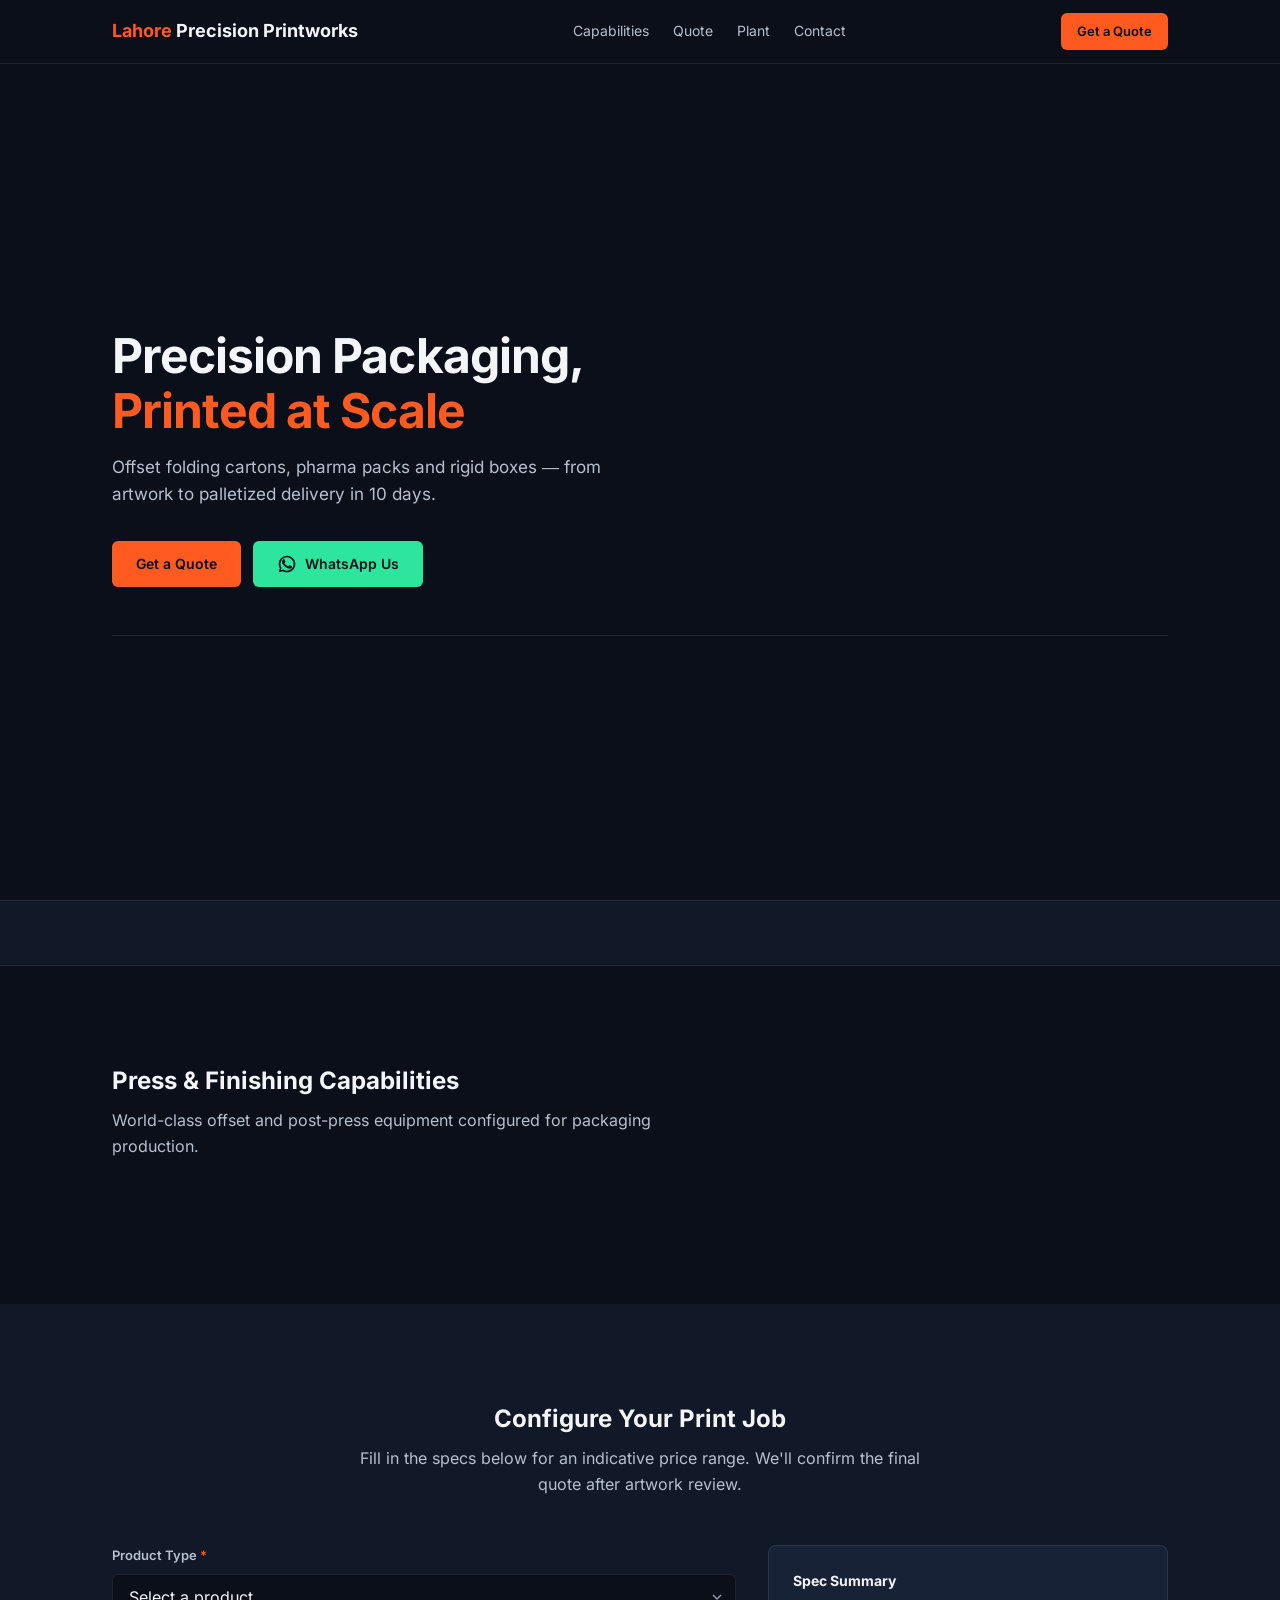
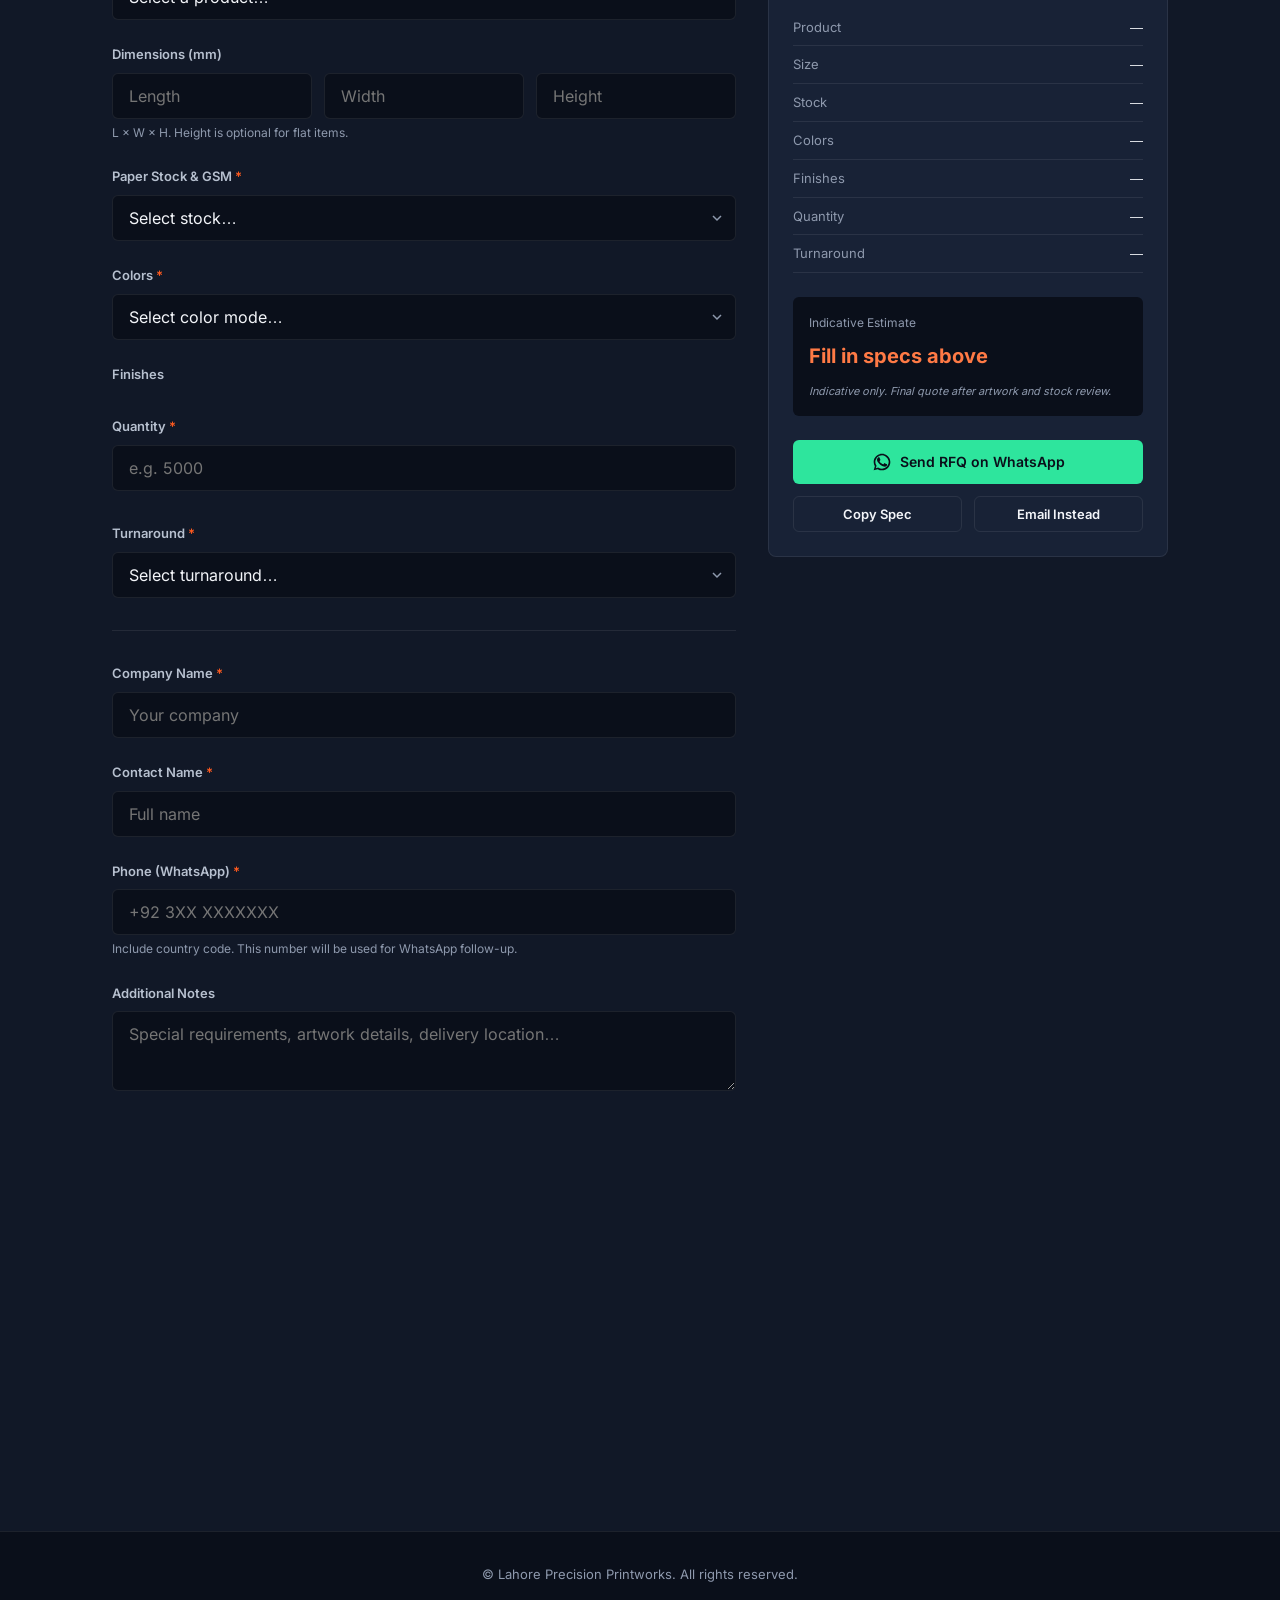
==== index.html @ d8b18fdd "Step 1: Tokens, base CSS, config, HTML structure, app.js, font files" ====
<!DOCTYPE html>
<html lang="en" dir="ltr">
<head>
  <meta charset="utf-8">
  <meta name="viewport" content="width=device-width, initial-scale=1">

  <!-- TODO: update title and description -->
  <title>Lahore Precision Printworks — Commercial Printing & Packaging</title>
  <meta name="description" content="Lahore's leading B2B printing press specializing in folding cartons, pharma packaging, rigid boxes, and premium print finishing. Request a quote today.">
  <link rel="canonical" href="https://example.com/"> <!-- TODO: real URL -->

  <!-- Open Graph -->
  <meta property="og:type" content="website">
  <meta property="og:title" content="Lahore Precision Printworks — Commercial Printing & Packaging">
  <meta property="og:description" content="Premium offset printing, die-cutting & finishing for pharma, FMCG, cosmetics. Get an instant quote.">
  <meta property="og:url" content="https://example.com/"> <!-- TODO: real URL -->
  <meta property="og:locale" content="en_PK">
  <!-- <meta property="og:image" content="https://example.com/assets/og-image.jpg"> TODO: add OG image -->

  <!-- Favicon (inline SVG) -->
  <link rel="icon" href="data:image/svg+xml,<svg xmlns='http://www.w3.org/2000/svg' viewBox='0 0 32 32'><rect width='32' height='32' rx='6' fill='%23FF5A1F'/><text x='50%25' y='55%25' dominant-baseline='central' text-anchor='middle' fill='%230A0F1A' font-family='sans-serif' font-weight='700' font-size='18'>P</text></svg>">

  <!-- Preload main font -->
  <link rel="preload" href="assets/inter-latin-400.woff2" as="font" type="font/woff2" crossorigin>

  <link rel="stylesheet" href="styles.css">

  <!-- Config must load before app.js -->
  <script src="config.js" defer></script>
  <script src="app.js" defer></script>

  <!-- JSON-LD LocalBusiness -->
  <script type="application/ld+json">
  {
    "@context": "https://schema.org",
    "@type": "LocalBusiness",
    "name": "Lahore Precision Printworks",
    "description": "Commercial offset printing press specializing in folding cartons, pharma packaging, rigid boxes, and premium finishing.",
    "url": "https://example.com/",
    "telephone": "+920000000000",
    "email": "info@example.com",
    "address": {
      "@type": "PostalAddress",
      "streetAddress": "123 Industrial Area, Sundar Road",
      "addressLocality": "Lahore",
      "postalCode": "54000",
      "addressCountry": "PK"
    },
    "openingHours": "Mo-Sa 08:00-20:00",
    "priceRange": "$$"
  }
  </script>
</head>
<body>
  <!-- Skip link -->
  <a href="#quote" class="skip-link">Skip to Quote Form</a>

  <!-- ═══ HEADER ═══ -->
  <header class="header" role="banner">
    <div class="container header__inner">
      <a href="#" class="header__logo" aria-label="Lahore Precision Printworks — Home">
        <span class="header__logo-accent">Lahore</span> Precision Printworks
      </a>
      <nav class="header__nav" aria-label="Main navigation">
        <a href="#capabilities">Capabilities</a>
        <a href="#quote">Quote</a>
        <a href="#plant">Plant</a>
        <a href="#contact">Contact</a>
      </nav>
      <a href="#quote" class="btn btn--primary btn--sm">Get a Quote</a>
    </div>
  </header>

  <main id="main" role="main">

    <!-- ═══ HERO ═══ -->
    <section class="hero" aria-label="Hero">
      <div class="container">
        <div class="hero__content">
          <h1 class="hero__h1">
            Precision Packaging,
            <span class="hero__h1-accent">Printed at Scale</span>
          </h1>
          <p class="hero__sub">
            Offset folding cartons, pharma packs and rigid boxes — from artwork to palletized delivery in 10 days.
          </p>
          <div class="hero__ctas">
            <a href="#quote" class="btn btn--primary">Get a Quote</a>
            <a href="#" class="btn btn--wa" id="hero-wa-btn" target="_blank" rel="noopener">
              <!-- WhatsApp icon -->
              <svg width="20" height="20" viewBox="0 0 24 24" fill="none" aria-hidden="true"><path d="M17.472 14.382c-.297-.149-1.758-.867-2.03-.967-.273-.099-.471-.148-.67.15-.197.297-.767.966-.94 1.164-.173.199-.347.223-.644.075-.297-.15-1.255-.463-2.39-1.475-.883-.788-1.48-1.761-1.653-2.059-.173-.297-.018-.458.13-.606.134-.133.298-.347.446-.52.149-.174.198-.298.298-.497.099-.198.05-.371-.025-.52-.075-.149-.669-1.612-.916-2.207-.242-.579-.487-.5-.669-.51l-.57-.01c-.198 0-.52.074-.792.372-.272.297-1.04 1.016-1.04 2.479 0 1.462 1.065 2.875 1.213 3.074.149.198 2.096 3.2 5.077 4.487.709.306 1.262.489 1.694.625.712.227 1.36.195 1.871.118.571-.085 1.758-.719 2.006-1.413.248-.694.248-1.289.173-1.413-.074-.124-.272-.198-.57-.347z" fill="currentColor"/><path d="M12 2C6.477 2 2 6.477 2 12c0 1.89.525 3.66 1.438 5.168L2 22l4.832-1.438A9.96 9.96 0 0012 22c5.523 0 10-4.477 10-10S17.523 2 12 2zm0 18a8 8 0 01-4.243-1.214l-.257-.154-2.919.868.868-2.919-.154-.257A8 8 0 1112 20z" fill="currentColor"/></svg>
              WhatsApp Us
            </a>
          </div>
        </div>
        <div class="hero__stats" id="hero-stats" aria-label="Key statistics">
          <!-- Rendered by JS from config -->
        </div>
      </div>
    </section>

    <!-- ═══ INDUSTRIES ═══ -->
    <section class="industries section--below-fold" aria-label="Industries we serve">
      <div class="container">
        <div class="industries__list" id="industries-list">
          <!-- Rendered by JS from config -->
        </div>
      </div>
    </section>

    <!-- ═══ CAPABILITIES ═══ -->
    <section id="capabilities" class="section section--base section--below-fold" aria-label="Our capabilities">
      <div class="container">
        <h2 class="section__title">Press &amp; Finishing Capabilities</h2>
        <p class="section__subtitle">World-class offset and post-press equipment configured for packaging production.</p>
        <div class="capabilities__grid" id="capabilities-grid">
          <!-- Rendered by JS from config -->
        </div>
      </div>
    </section>

    <!-- ═══ RFQ CONFIGURATOR ═══ -->
    <section id="quote" class="section section--surface" aria-label="Request a quote">
      <div class="container">
        <div class="rfq__header">
          <h2 class="section__title">Configure Your Print Job</h2>
          <p class="section__subtitle" style="margin-left:auto;margin-right:auto;">
            Fill in the specs below for an indicative price range. We'll confirm the final quote after artwork review.
          </p>
        </div>

        <div class="rfq__layout">
          <!-- Form -->
          <div class="rfq__form-wrap">
            <div id="rfq-form" role="form" aria-label="RFQ configurator">

              <!-- Product type -->
              <div class="form-group">
                <label for="rfq-product" class="form-label form-label--required">Product Type</label>
                <select id="rfq-product" class="form-select" required>
                  <option value="">Select a product…</option>
                </select>
                <div class="form-error" id="rfq-product-error" role="alert">Please select a product type.</div>
              </div>

              <!-- Size -->
              <div class="form-group">
                <label class="form-label">Dimensions (mm)</label>
                <div class="size-row">
                  <div>
                    <input type="number" id="rfq-length" class="form-input" placeholder="Length" inputmode="decimal" min="1" step="any" aria-label="Length in mm">
                  </div>
                  <div>
                    <input type="number" id="rfq-width" class="form-input" placeholder="Width" inputmode="decimal" min="1" step="any" aria-label="Width in mm">
                  </div>
                  <div>
                    <input type="number" id="rfq-height" class="form-input" placeholder="Height" inputmode="decimal" min="0" step="any" aria-label="Height in mm">
                  </div>
                </div>
                <div class="form-hint">L × W × H. Height is optional for flat items.</div>
              </div>

              <!-- Paper stock -->
              <div class="form-group">
                <label for="rfq-stock" class="form-label form-label--required">Paper Stock &amp; GSM</label>
                <select id="rfq-stock" class="form-select" required>
                  <option value="">Select stock…</option>
                </select>
                <div class="form-error" id="rfq-stock-error" role="alert">Please select a paper stock.</div>
              </div>

              <!-- Colors -->
              <div class="form-group">
                <label for="rfq-colors" class="form-label form-label--required">Colors</label>
                <select id="rfq-colors" class="form-select" required>
                  <option value="">Select color mode…</option>
                </select>
                <div class="form-error" id="rfq-colors-error" role="alert">Please select a color option.</div>
              </div>

              <!-- Finishes -->
              <div class="form-group">
                <label class="form-label">Finishes</label>
                <div class="checkbox-group" id="rfq-finishes">
                  <!-- Rendered by JS -->
                </div>
              </div>

              <!-- Quantity -->
              <div class="form-group">
                <label for="rfq-qty" class="form-label form-label--required">Quantity</label>
                <input type="number" id="rfq-qty" class="form-input" placeholder="e.g. 5000" inputmode="numeric" min="100" required aria-label="Quantity">
                <div class="qty-presets" id="rfq-qty-presets" aria-label="Quick quantity presets">
                  <!-- Rendered by JS -->
                </div>
                <div class="form-error" id="rfq-qty-error" role="alert">Please enter a quantity (min 100).</div>
              </div>

              <!-- Turnaround -->
              <div class="form-group">
                <label for="rfq-turnaround" class="form-label form-label--required">Turnaround</label>
                <select id="rfq-turnaround" class="form-select" required>
                  <option value="">Select turnaround…</option>
                </select>
                <div class="form-error" id="rfq-turnaround-error" role="alert">Please select a turnaround option.</div>
              </div>

              <hr style="border:none;border-top:1px solid var(--line);margin:var(--space-6) 0">

              <!-- Company -->
              <div class="form-group">
                <label for="rfq-company" class="form-label form-label--required">Company Name</label>
                <input type="text" id="rfq-company" class="form-input" placeholder="Your company" required>
                <div class="form-error" id="rfq-company-error" role="alert">Please enter your company name.</div>
              </div>

              <!-- Contact name -->
              <div class="form-group">
                <label for="rfq-name" class="form-label form-label--required">Contact Name</label>
                <input type="text" id="rfq-name" class="form-input" placeholder="Full name" required>
                <div class="form-error" id="rfq-name-error" role="alert">Please enter your name.</div>
              </div>

              <!-- Phone -->
              <div class="form-group">
                <label for="rfq-phone" class="form-label form-label--required">Phone (WhatsApp)</label>
                <input type="tel" id="rfq-phone" class="form-input" placeholder="+92 3XX XXXXXXX" required aria-describedby="rfq-phone-hint">
                <div class="form-hint" id="rfq-phone-hint">Include country code. This number will be used for WhatsApp follow-up.</div>
                <div class="form-error" id="rfq-phone-error" role="alert">Please enter a valid phone number (7–15 digits).</div>
              </div>

              <!-- Notes -->
              <div class="form-group">
                <label for="rfq-notes" class="form-label">Additional Notes</label>
                <textarea id="rfq-notes" class="form-textarea" placeholder="Special requirements, artwork details, delivery location…"></textarea>
              </div>

            </div>
          </div>

          <!-- Summary panel -->
          <div class="rfq__summary-wrap">
            <div class="summary-panel" aria-live="polite" aria-label="Quote summary">
              <div class="summary-panel__title">
                Spec Summary
                <span class="summary-panel__rfq" id="rfq-number"></span>
              </div>
              <div class="summary-list" id="summary-list">
                <div class="summary-list__row">
                  <span class="summary-list__label">Product</span>
                  <span class="summary-list__value" id="sum-product">—</span>
                </div>
                <div class="summary-list__row">
                  <span class="summary-list__label">Size</span>
                  <span class="summary-list__value" id="sum-size">—</span>
                </div>
                <div class="summary-list__row">
                  <span class="summary-list__label">Stock</span>
                  <span class="summary-list__value" id="sum-stock">—</span>
                </div>
                <div class="summary-list__row">
                  <span class="summary-list__label">Colors</span>
                  <span class="summary-list__value" id="sum-colors">—</span>
                </div>
                <div class="summary-list__row">
                  <span class="summary-list__label">Finishes</span>
                  <span class="summary-list__value" id="sum-finishes">—</span>
                </div>
                <div class="summary-list__row">
                  <span class="summary-list__label">Quantity</span>
                  <span class="summary-list__value" id="sum-qty">—</span>
                </div>
                <div class="summary-list__row">
                  <span class="summary-list__label">Turnaround</span>
                  <span class="summary-list__value" id="sum-turnaround">—</span>
                </div>
              </div>

              <div class="summary-estimate" id="summary-estimate">
                <div class="summary-estimate__label">Indicative Estimate</div>
                <div class="summary-estimate__range" id="sum-range" aria-live="polite">Fill in specs above</div>
                <div class="summary-estimate__unit" id="sum-unit"></div>
                <div class="summary-estimate__note">Indicative only. Final quote after artwork and stock review.</div>
              </div>

              <div class="summary-actions">
                <button type="button" class="btn btn--wa" id="btn-send-wa" disabled>
                  <svg width="20" height="20" viewBox="0 0 24 24" fill="none" aria-hidden="true"><path d="M17.472 14.382c-.297-.149-1.758-.867-2.03-.967-.273-.099-.471-.148-.67.15-.197.297-.767.966-.94 1.164-.173.199-.347.223-.644.075-.297-.15-1.255-.463-2.39-1.475-.883-.788-1.48-1.761-1.653-2.059-.173-.297-.018-.458.13-.606.134-.133.298-.347.446-.52.149-.174.198-.298.298-.497.099-.198.05-.371-.025-.52-.075-.149-.669-1.612-.916-2.207-.242-.579-.487-.5-.669-.51l-.57-.01c-.198 0-.52.074-.792.372-.272.297-1.04 1.016-1.04 2.479 0 1.462 1.065 2.875 1.213 3.074.149.198 2.096 3.2 5.077 4.487.709.306 1.262.489 1.694.625.712.227 1.36.195 1.871.118.571-.085 1.758-.719 2.006-1.413.248-.694.248-1.289.173-1.413-.074-.124-.272-.198-.57-.347z" fill="currentColor"/><path d="M12 2C6.477 2 2 6.477 2 12c0 1.89.525 3.66 1.438 5.168L2 22l4.832-1.438A9.96 9.96 0 0012 22c5.523 0 10-4.477 10-10S17.523 2 12 2zm0 18a8 8 0 01-4.243-1.214l-.257-.154-2.919.868.868-2.919-.154-.257A8 8 0 1112 20z" fill="currentColor"/></svg>
                  Send RFQ on WhatsApp
                </button>
                <div class="summary-secondary">
                  <button type="button" class="btn btn--secondary btn--sm" id="btn-copy-spec" disabled>Copy Spec</button>
                  <button type="button" class="btn btn--secondary btn--sm" id="btn-email" disabled>Email Instead</button>
                </div>
              </div>
            </div>
          </div>
        </div>

      </div>
    </section>

    <!-- ═══ TRUST ═══ -->
    <section id="trust" class="section section--base section--below-fold trust" aria-label="Certifications and clients">
      <div class="container">
        <h2 class="section__title">Certifications &amp; Clients</h2>
        <div class="trust__certs" id="trust-certs">
          <!-- Rendered by JS if enabled -->
        </div>
        <div class="trust__clients" id="trust-clients">
          <!-- Rendered by JS if clients exist -->
        </div>
      </div>
    </section>

    <!-- ═══ PLANT & CONTACT ═══ -->
    <section id="plant" class="section section--surface section--below-fold" aria-label="Plant and contact information">
      <div class="container">
        <h2 class="section__title">Our Plant</h2>
        <p class="section__subtitle">Visit our facility or get in touch for a consultation.</p>
        <div class="plant__grid" id="plant-grid">
          <!-- Rendered by JS from config -->
        </div>
      </div>
    </section>
  </main>

  <!-- ═══ FOOTER ═══ -->
  <footer id="contact" class="footer" role="contentinfo">
    <div class="container">
      <p class="footer__text">
        &copy; <span id="footer-year"></span> Lahore Precision Printworks. All rights reserved.
      </p>
    </div>
  </footer>

  <!-- Floating WhatsApp button (mobile) -->
  <a href="#" class="wa-float" id="wa-float" target="_blank" rel="noopener" aria-label="Chat on WhatsApp">
    <svg viewBox="0 0 24 24" fill="none" aria-hidden="true"><path d="M17.472 14.382c-.297-.149-1.758-.867-2.03-.967-.273-.099-.471-.148-.67.15-.197.297-.767.966-.94 1.164-.173.199-.347.223-.644.075-.297-.15-1.255-.463-2.39-1.475-.883-.788-1.48-1.761-1.653-2.059-.173-.297-.018-.458.13-.606.134-.133.298-.347.446-.52.149-.174.198-.298.298-.497.099-.198.05-.371-.025-.52-.075-.149-.669-1.612-.916-2.207-.242-.579-.487-.5-.669-.51l-.57-.01c-.198 0-.52.074-.792.372-.272.297-1.04 1.016-1.04 2.479 0 1.462 1.065 2.875 1.213 3.074.149.198 2.096 3.2 5.077 4.487.709.306 1.262.489 1.694.625.712.227 1.36.195 1.871.118.571-.085 1.758-.719 2.006-1.413.248-.694.248-1.289.173-1.413-.074-.124-.272-.198-.57-.347z" fill="currentColor"/><path d="M12 2C6.477 2 2 6.477 2 12c0 1.89.525 3.66 1.438 5.168L2 22l4.832-1.438A9.96 9.96 0 0012 22c5.523 0 10-4.477 10-10S17.523 2 12 2zm0 18a8 8 0 01-4.243-1.214l-.257-.154-2.919.868.868-2.919-.154-.257A8 8 0 1112 20z" fill="currentColor"/></svg>
  </a>

  <!-- Mobile estimate bar -->
  <div class="mobile-estimate-bar" id="mobile-estimate-bar" aria-live="polite">
    <div>
      <div class="mobile-estimate-bar__price" id="mob-est-price">—</div>
      <div class="mobile-estimate-bar__unit" id="mob-est-unit"></div>
    </div>
    <a href="#quote" class="btn btn--primary btn--sm">Send Quote</a>
  </div>

</body>
</html>
---- styles.css ----
/* ============================================================
   Lahore Precision Printworks — Styles
   ============================================================ */

/* ── Design tokens ─────────────────────────────────────────── */
:root {
  --bg-base: #0A0F1A;
  --bg-surface: #111827;
  --bg-raised: #182236;
  --line: rgba(255, 255, 255, 0.08);
  --text: #F3F5F9;
  --text-2: #B7C0CF;
  --text-muted: #8E99AD;
  --accent: #FF5A1F;
  --accent-hover: #E5501B;
  --accent-text: #FF7A45;
  --on-accent: #0A0F1A;
  --wa: #2EE59D;
  --wa-hover: #26CC8A;

  --font-main: 'Inter', -apple-system, BlinkMacSystemFont, 'Segoe UI', Roboto, 'Helvetica Neue', Arial, sans-serif;
  --font-display: 'Inter', -apple-system, BlinkMacSystemFont, 'Segoe UI', Roboto, 'Helvetica Neue', Arial, sans-serif;

  --space-1: 4px;
  --space-2: 8px;
  --space-3: 12px;
  --space-4: 16px;
  --space-5: 24px;
  --space-6: 32px;
  --space-7: 48px;
  --space-8: 64px;
  --space-9: 96px;

  --radius-sm: 6px;
  --radius-md: 8px;
  --radius-lg: 12px;

  --max-w: 1120px;
  --header-h: 64px;

  --transition: 200ms ease;
}

/* ── Font face ─────────────────────────────────────────────── */
@font-face {
  font-family: 'Inter';
  src: url('assets/inter-latin-400.woff2') format('woff2');
  font-weight: 400;
  font-style: normal;
  font-display: swap;
  unicode-range: U+0000-007F, U+00A0-00FF, U+0100-017F, U+0180-024F;
}

@font-face {
  font-family: 'Inter';
  src: url('assets/inter-latin-600.woff2') format('woff2');
  font-weight: 600;
  font-style: normal;
  font-display: swap;
  unicode-range: U+0000-007F, U+00A0-00FF, U+0100-017F, U+0180-024F;
}

@font-face {
  font-family: 'Inter';
  src: url('assets/inter-latin-700.woff2') format('woff2');
  font-weight: 700;
  font-style: normal;
  font-display: swap;
  unicode-range: U+0000-007F, U+00A0-00FF, U+0100-017F, U+0180-024F;
}

/* ── Reset ─────────────────────────────────────────────────── */
*, *::before, *::after { box-sizing: border-box; margin: 0; padding: 0; }

html {
  -webkit-text-size-adjust: 100%;
  scroll-behavior: smooth;
  scroll-padding-top: calc(var(--header-h) + 16px);
}

body {
  font-family: var(--font-main);
  font-size: 16px;
  line-height: 1.6;
  color: var(--text);
  background: var(--bg-base);
  -webkit-font-smoothing: antialiased;
  overflow-x: hidden;
}

img, svg { display: block; max-width: 100%; height: auto; }
a { color: var(--accent-text); text-decoration: none; }
a:hover { text-decoration: underline; }
button { font-family: inherit; cursor: pointer; border: none; }
ul, ol { list-style: none; }

/* ── Skip link ─────────────────────────────────────────────── */
.skip-link {
  position: absolute;
  top: -100%;
  left: var(--space-4);
  background: var(--accent);
  color: var(--on-accent);
  padding: var(--space-2) var(--space-4);
  border-radius: var(--radius-sm);
  font-weight: 600;
  z-index: 1000;
}
.skip-link:focus {
  top: var(--space-2);
  outline: 2px solid var(--text);
  outline-offset: 2px;
}

/* ── Focus styles ──────────────────────────────────────────── */
:focus-visible {
  outline: 2px solid var(--accent);
  outline-offset: 2px;
}

/* ── Container ─────────────────────────────────────────────── */
.container {
  width: 100%;
  max-width: var(--max-w);
  margin: 0 auto;
  padding: 0 var(--space-4);
}

/* ── Section ───────────────────────────────────────────────── */
.section {
  padding: var(--space-8) 0;
}
.section--surface { background: var(--bg-surface); }
.section--base    { background: var(--bg-base); }

.section--below-fold {
  content-visibility: auto;
  contain-intrinsic-size: auto 600px;
}

.section__title {
  font-size: 1.5rem;
  font-weight: 700;
  margin-bottom: var(--space-2);
  color: var(--text);
}
.section__subtitle {
  color: var(--text-2);
  margin-bottom: var(--space-7);
  max-width: 600px;
}

/* ── Motion ────────────────────────────────────────────────── */
@media (prefers-reduced-motion: reduce) {
  *, *::before, *::after {
    transition-duration: 0.01ms !important;
  }
  html { scroll-behavior: auto; }
}

/* ── HEADER ────────────────────────────────────────────────── */
.header {
  position: sticky;
  top: 0;
  z-index: 100;
  background: var(--bg-base);
  border-bottom: 1px solid var(--line);
  height: var(--header-h);
}
.header__inner {
  display: flex;
  align-items: center;
  justify-content: space-between;
  height: 100%;
}
.header__logo {
  font-size: 1.125rem;
  font-weight: 700;
  color: var(--text);
  white-space: nowrap;
}
.header__logo-accent {
  color: var(--accent);
}
.header__nav {
  display: none;
  gap: var(--space-5);
}
.header__nav a {
  color: var(--text-2);
  font-size: 0.875rem;
  font-weight: 500;
  transition: color var(--transition);
}
.header__nav a:hover {
  color: var(--text);
  text-decoration: none;
}

/* ── Buttons ───────────────────────────────────────────────── */
.btn {
  display: inline-flex;
  align-items: center;
  justify-content: center;
  gap: var(--space-2);
  font-size: 0.875rem;
  font-weight: 600;
  padding: var(--space-3) var(--space-5);
  border-radius: var(--radius-sm);
  min-height: 44px;
  min-width: 44px;
  transition: background var(--transition), transform var(--transition);
  white-space: nowrap;
}
.btn:hover { text-decoration: none; }
.btn:active { transform: scale(0.97); }

.btn--primary {
  background: var(--accent);
  color: var(--on-accent);
}
.btn--primary:hover { background: var(--accent-hover); }

.btn--secondary {
  background: transparent;
  color: var(--text);
  border: 1px solid var(--line);
}
.btn--secondary:hover { border-color: var(--text-muted); }

.btn--wa {
  background: var(--wa);
  color: var(--on-accent);
}
.btn--wa:hover { background: var(--wa-hover); }

.btn--sm {
  font-size: 0.8125rem;
  padding: var(--space-2) var(--space-4);
  min-height: 36px;
}

.btn--icon-only {
  padding: var(--space-3);
  border-radius: 50%;
}

/* ── HERO ──────────────────────────────────────────────────── */
.hero {
  padding: var(--space-9) 0 var(--space-8);
  background: var(--bg-base);
  min-height: calc(100dvh - var(--header-h));
  display: flex;
  align-items: center;
}
.hero__content {
  max-width: 640px;
}
.hero__h1 {
  font-size: clamp(1.75rem, 5vw, 3rem);
  font-weight: 700;
  line-height: 1.15;
  margin-bottom: var(--space-4);
  letter-spacing: -0.02em;
}
.hero__h1-accent {
  color: var(--accent);
}
.hero__sub {
  font-size: 1.0625rem;
  color: var(--text-2);
  margin-bottom: var(--space-6);
  max-width: 520px;
  line-height: 1.6;
}
.hero__ctas {
  display: flex;
  flex-wrap: wrap;
  gap: var(--space-3);
  margin-bottom: var(--space-7);
}
.hero__stats {
  display: grid;
  grid-template-columns: repeat(3, 1fr);
  gap: var(--space-4);
  border-top: 1px solid var(--line);
  padding-top: var(--space-6);
}
.hero__stat-value {
  font-size: 1.5rem;
  font-weight: 700;
  color: var(--accent-text);
}
.hero__stat-label {
  font-size: 0.8125rem;
  color: var(--text-muted);
  margin-top: var(--space-1);
}

/* ── INDUSTRIES ────────────────────────────────────────────── */
.industries {
  padding: var(--space-6) 0;
  background: var(--bg-surface);
  border-top: 1px solid var(--line);
  border-bottom: 1px solid var(--line);
}
.industries__list {
  display: flex;
  flex-wrap: wrap;
  justify-content: center;
  gap: var(--space-5);
}
.industries__item {
  display: flex;
  align-items: center;
  gap: var(--space-2);
  color: var(--text-2);
  font-size: 0.875rem;
  font-weight: 500;
}
.industries__icon {
  width: 20px;
  height: 20px;
  flex-shrink: 0;
  color: var(--accent-text);
}

/* ── CAPABILITIES ──────────────────────────────────────────── */
.capabilities__grid {
  display: grid;
  gap: var(--space-5);
}
.cap-card {
  background: var(--bg-raised);
  border: 1px solid var(--line);
  border-radius: var(--radius-md);
  padding: var(--space-5);
}
.cap-card__type {
  font-size: 0.75rem;
  font-weight: 600;
  text-transform: uppercase;
  letter-spacing: 0.06em;
  color: var(--accent-text);
  margin-bottom: var(--space-2);
}
.cap-card__name {
  font-size: 1.125rem;
  font-weight: 700;
  margin-bottom: var(--space-4);
  color: var(--text);
}
.cap-card__meta {
  display: grid;
  grid-template-columns: 1fr 1fr;
  gap: var(--space-3);
  margin-bottom: var(--space-4);
}
.cap-card__meta-label {
  font-size: 0.75rem;
  color: var(--text-muted);
}
.cap-card__meta-value {
  font-size: 0.875rem;
  font-weight: 600;
  color: var(--text);
}
.cap-card__best {
  font-size: 0.8125rem;
  color: var(--text-2);
  padding-top: var(--space-3);
  border-top: 1px solid var(--line);
}
.cap-card__best strong {
  color: var(--text);
  font-weight: 600;
}

/* Details / specs table */
.cap-card details {
  margin-top: var(--space-4);
}
.cap-card summary {
  font-size: 0.8125rem;
  font-weight: 600;
  color: var(--accent-text);
  cursor: pointer;
  padding: var(--space-2) 0;
  list-style: none;
  display: flex;
  align-items: center;
  gap: var(--space-2);
  min-height: 44px;
}
.cap-card summary::-webkit-details-marker { display: none; }
.cap-card summary::after {
  content: '+';
  font-size: 1rem;
  transition: transform var(--transition);
}
.cap-card details[open] summary::after {
  transform: rotate(45deg);
}

.spec-list {
  margin-top: var(--space-3);
}
.spec-list__row {
  display: flex;
  justify-content: space-between;
  padding: var(--space-2) 0;
  border-bottom: 1px solid var(--line);
  font-size: 0.8125rem;
}
.spec-list__label { color: var(--text-muted); }
.spec-list__value { color: var(--text); font-weight: 600; text-align: right; }

/* ── RFQ CONFIGURATOR ─────────────────────────────────────── */
.rfq {
  padding: var(--space-9) 0;
}
.rfq__header {
  text-align: center;
  margin-bottom: var(--space-7);
}
.rfq__layout {
  display: grid;
  gap: var(--space-6);
}
.rfq__form-wrap {
  min-width: 0;
}
.rfq__summary-wrap {
  min-width: 0;
}

/* Form elements */
.form-group {
  margin-bottom: var(--space-5);
}
.form-label {
  display: block;
  font-size: 0.8125rem;
  font-weight: 600;
  color: var(--text-2);
  margin-bottom: var(--space-2);
}
.form-label--required::after {
  content: ' *';
  color: var(--accent);
}
.form-hint {
  font-size: 0.75rem;
  color: var(--text-muted);
  margin-top: var(--space-1);
}

.form-input,
.form-select,
.form-textarea {
  width: 100%;
  background: var(--bg-base);
  border: 1px solid var(--line);
  border-radius: var(--radius-sm);
  color: var(--text);
  font-size: 16px; /* Prevents iOS zoom */
  padding: var(--space-3) var(--space-4);
  min-height: 44px;
  font-family: inherit;
  transition: border-color var(--transition);
}
.form-input:focus,
.form-select:focus,
.form-textarea:focus {
  border-color: var(--accent);
  outline: none;
}
.form-input--error,
.form-select--error,
.form-textarea--error {
  border-color: #EF4444;
}

.form-select {
  appearance: none;
  background-image: url("data:image/svg+xml,%3Csvg xmlns='http://www.w3.org/2000/svg' width='12' height='12' viewBox='0 0 12 12'%3E%3Cpath d='M2 4l4 4 4-4' stroke='%238E99AD' stroke-width='1.5' fill='none'/%3E%3C/svg%3E");
  background-repeat: no-repeat;
  background-position: right 12px center;
  padding-right: 36px;
}

.form-textarea {
  resize: vertical;
  min-height: 80px;
}

.form-error {
  font-size: 0.75rem;
  color: #EF4444;
  margin-top: var(--space-1);
  display: none;
}
.form-error--visible {
  display: block;
}

/* Size inputs row */
.size-row {
  display: grid;
  grid-template-columns: 1fr 1fr 1fr;
  gap: var(--space-3);
}

/* Checkbox group */
.checkbox-group {
  display: grid;
  grid-template-columns: 1fr 1fr;
  gap: var(--space-3);
}
.checkbox-label {
  display: flex;
  align-items: center;
  gap: var(--space-2);
  font-size: 0.875rem;
  color: var(--text-2);
  cursor: pointer;
  min-height: 44px;
  padding: var(--space-2);
  border: 1px solid var(--line);
  border-radius: var(--radius-sm);
  transition: border-color var(--transition);
}
.checkbox-label:hover {
  border-color: var(--text-muted);
}
.checkbox-label input {
  width: 18px;
  height: 18px;
  accent-color: var(--accent);
  flex-shrink: 0;
}

/* Quantity presets */
.qty-presets {
  display: flex;
  flex-wrap: wrap;
  gap: var(--space-2);
  margin-top: var(--space-2);
}
.qty-preset {
  font-size: 0.75rem;
  padding: var(--space-1) var(--space-3);
  background: var(--bg-base);
  border: 1px solid var(--line);
  border-radius: var(--radius-sm);
  color: var(--text-2);
  min-height: 32px;
  display: inline-flex;
  align-items: center;
  transition: border-color var(--transition), color var(--transition);
}
.qty-preset:hover,
.qty-preset--active {
  border-color: var(--accent);
  color: var(--accent-text);
}

/* ── Summary panel ─────────────────────────────────────────── */
.summary-panel {
  background: var(--bg-raised);
  border: 1px solid var(--line);
  border-radius: var(--radius-md);
  padding: var(--space-5);
  position: sticky;
  top: calc(var(--header-h) + 16px);
}
.summary-panel__title {
  font-size: 0.875rem;
  font-weight: 700;
  margin-bottom: var(--space-4);
  color: var(--text);
  display: flex;
  align-items: center;
  gap: var(--space-2);
}
.summary-panel__rfq {
  font-size: 0.75rem;
  color: var(--text-muted);
  font-weight: 400;
}
.summary-list {
  margin-bottom: var(--space-5);
}
.summary-list__row {
  display: flex;
  justify-content: space-between;
  padding: var(--space-2) 0;
  border-bottom: 1px solid var(--line);
  font-size: 0.8125rem;
}
.summary-list__label { color: var(--text-muted); }
.summary-list__value { color: var(--text); font-weight: 500; text-align: right; max-width: 60%; word-break: break-word; }

.summary-estimate {
  background: var(--bg-base);
  border-radius: var(--radius-sm);
  padding: var(--space-4);
  margin-bottom: var(--space-5);
}
.summary-estimate__label {
  font-size: 0.75rem;
  color: var(--text-muted);
  margin-bottom: var(--space-2);
}
.summary-estimate__range {
  font-size: 1.25rem;
  font-weight: 700;
  color: var(--accent-text);
}
.summary-estimate__unit {
  font-size: 0.8125rem;
  color: var(--text-2);
  margin-top: var(--space-1);
}
.summary-estimate__note {
  font-size: 0.6875rem;
  color: var(--text-muted);
  margin-top: var(--space-3);
  line-height: 1.4;
  font-style: italic;
}

.summary-actions {
  display: grid;
  gap: var(--space-3);
}
.summary-secondary {
  display: grid;
  grid-template-columns: 1fr 1fr;
  gap: var(--space-3);
}

/* ── Sticky mobile bar ─────────────────────────────────────── */
.mobile-estimate-bar {
  display: none;
  position: fixed;
  bottom: 0;
  left: 0;
  right: 0;
  background: var(--bg-raised);
  border-top: 1px solid var(--line);
  padding: var(--space-3) var(--space-4);
  z-index: 90;
  align-items: center;
  justify-content: space-between;
  gap: var(--space-3);
}
.mobile-estimate-bar__price {
  font-size: 0.875rem;
  font-weight: 700;
  color: var(--accent-text);
}
.mobile-estimate-bar__unit {
  font-size: 0.6875rem;
  color: var(--text-muted);
}

/* ── TRUST ─────────────────────────────────────────────────── */
.trust { display: none; } /* shown via JS when enabled */
.trust--visible { display: block; }

.trust__certs {
  display: flex;
  flex-wrap: wrap;
  gap: var(--space-4);
  margin-bottom: var(--space-7);
}
.cert-badge {
  display: flex;
  align-items: center;
  gap: var(--space-3);
  background: var(--bg-raised);
  border: 1px solid var(--line);
  border-radius: var(--radius-sm);
  padding: var(--space-3) var(--space-4);
  font-size: 0.875rem;
  font-weight: 600;
  color: var(--text);
}
.cert-badge__icon {
  width: 24px;
  height: 24px;
  color: var(--wa);
}
.cert-badge a {
  font-size: 0.75rem;
  color: var(--accent-text);
  margin-left: var(--space-2);
}

.trust__clients {
  display: flex;
  flex-wrap: wrap;
  gap: var(--space-6);
  align-items: center;
  opacity: 0.6;
}
.trust__client-logo {
  height: 32px;
  width: auto;
  filter: brightness(0) invert(0.8);
}

/* ── PLANT / CONTACT ───────────────────────────────────────── */
.plant__grid {
  display: grid;
  gap: var(--space-6);
}
.plant-card {
  background: var(--bg-raised);
  border: 1px solid var(--line);
  border-radius: var(--radius-md);
  padding: var(--space-5);
}
.plant-card__label {
  font-size: 0.75rem;
  font-weight: 600;
  text-transform: uppercase;
  letter-spacing: 0.06em;
  color: var(--accent-text);
  margin-bottom: var(--space-3);
}
.plant-card__text {
  font-size: 0.9375rem;
  color: var(--text-2);
  line-height: 1.6;
}
.plant-card__text a {
  color: var(--accent-text);
}
.plant-card__text strong {
  color: var(--text);
  font-weight: 600;
}

.contact-row {
  display: flex;
  align-items: center;
  gap: var(--space-3);
  padding: var(--space-2) 0;
}
.contact-row__icon {
  width: 20px;
  height: 20px;
  flex-shrink: 0;
  color: var(--accent-text);
}

/* ── FOOTER ────────────────────────────────────────────────── */
.footer {
  background: var(--bg-base);
  border-top: 1px solid var(--line);
  padding: var(--space-6) 0;
  text-align: center;
}
.footer__text {
  font-size: 0.8125rem;
  color: var(--text-muted);
}

/* ── Floating WhatsApp button (mobile only) ────────────────── */
.wa-float {
  display: none;
  position: fixed;
  bottom: var(--space-5);
  right: var(--space-4);
  z-index: 80;
  width: 56px;
  height: 56px;
  border-radius: 50%;
  background: var(--wa);
  align-items: center;
  justify-content: center;
  box-shadow: 0 4px 12px rgba(0,0,0,0.3);
  transition: transform var(--transition), opacity var(--transition);
}
.wa-float svg {
  width: 28px;
  height: 28px;
  color: var(--on-accent);
}
.wa-float--hidden {
  opacity: 0;
  transform: scale(0.8);
  pointer-events: none;
}

/* ── RESPONSIVE ────────────────────────────────────────────── */

/* Mobile (base: 360px+) */
@media (max-width: 767px) {
  .wa-float { display: flex; }

  .mobile-estimate-bar--visible { display: flex; }

  .rfq__summary-wrap { order: 2; }

  .hero { padding-top: var(--space-8); min-height: auto; }
}

/* Tablet (768px+) */
@media (min-width: 768px) {
  .header__nav { display: flex; }

  .capabilities__grid {
    grid-template-columns: repeat(2, 1fr);
  }

  .rfq__layout {
    grid-template-columns: 1fr 360px;
  }

  .plant__grid {
    grid-template-columns: repeat(2, 1fr);
  }

  .checkbox-group {
    grid-template-columns: repeat(3, 1fr);
  }

  .section { padding: var(--space-9) 0; }
}

/* Desktop (1200px+) */
@media (min-width: 1200px) {
  .capabilities__grid {
    grid-template-columns: repeat(3, 1fr);
  }

  .rfq__layout {
    grid-template-columns: 1fr 400px;
  }

  .plant__grid {
    grid-template-columns: repeat(3, 1fr);
  }

  .container { padding: 0 var(--space-6); }
}
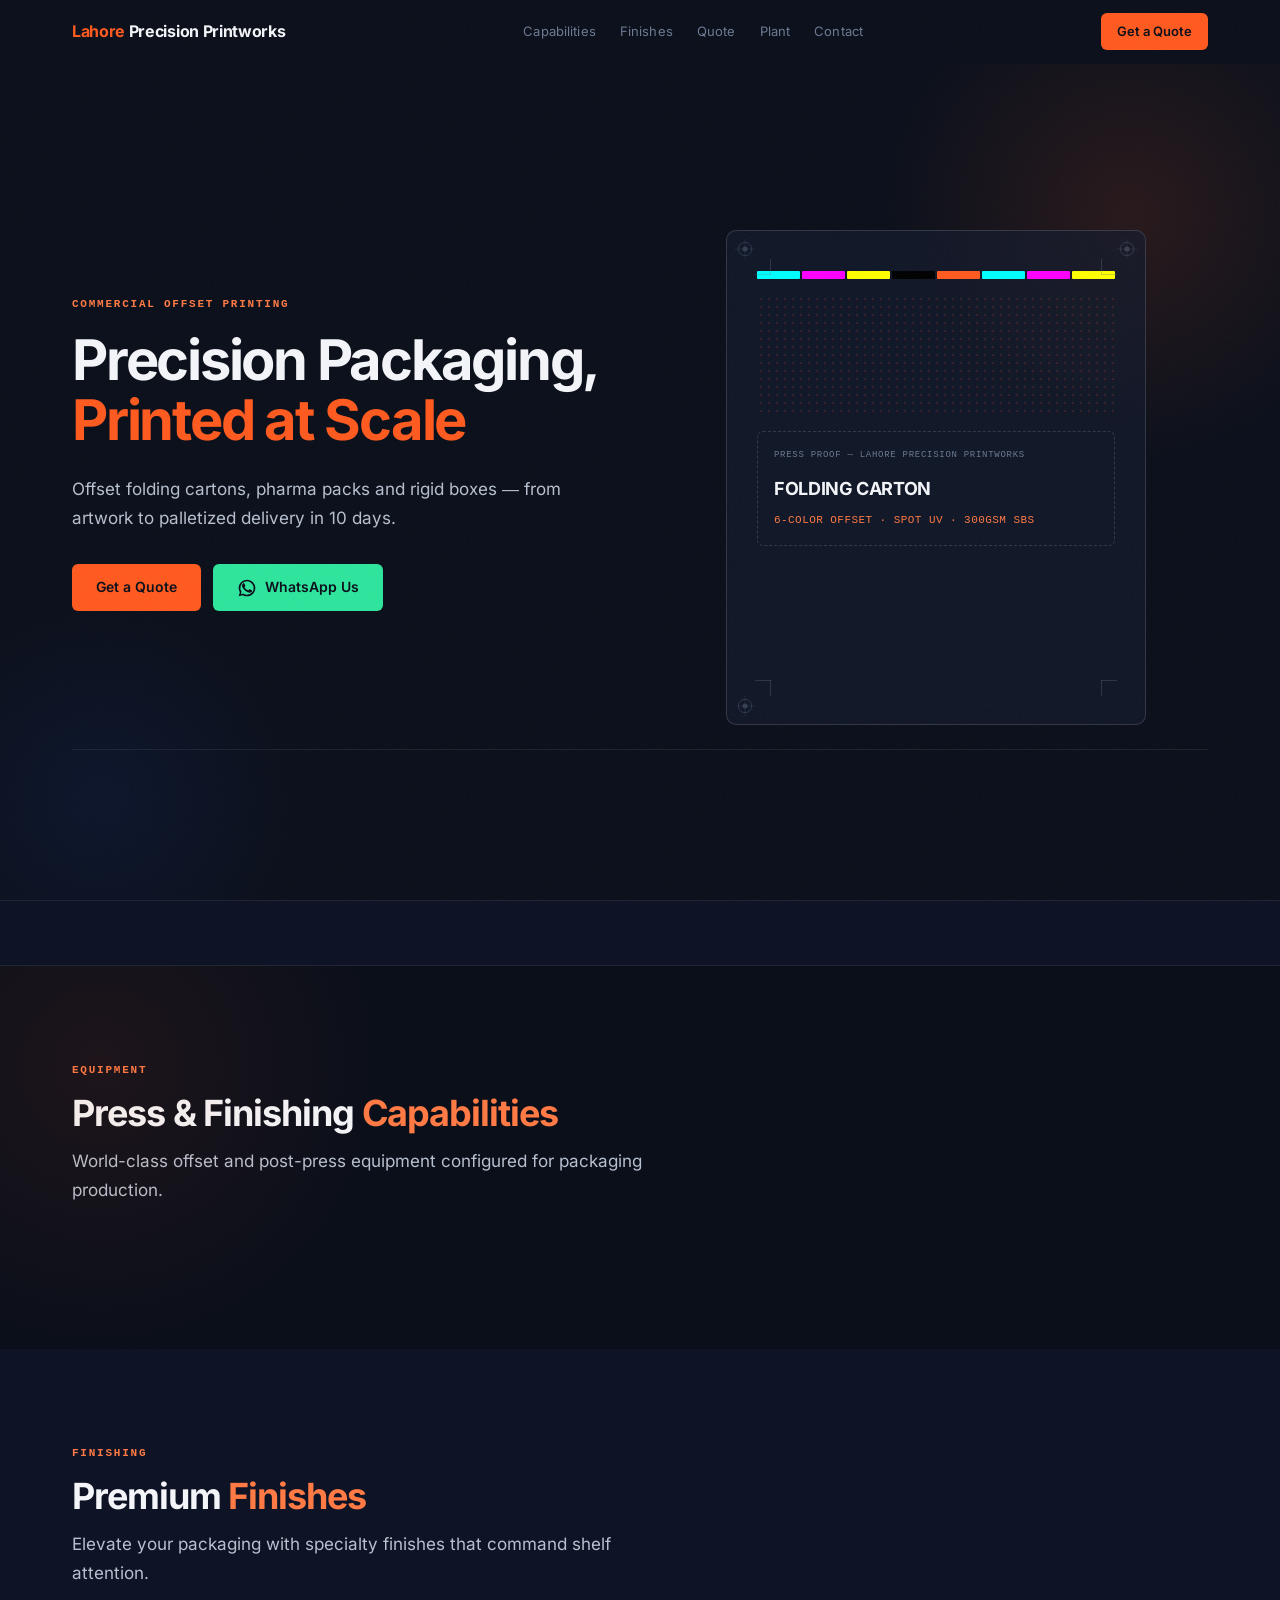
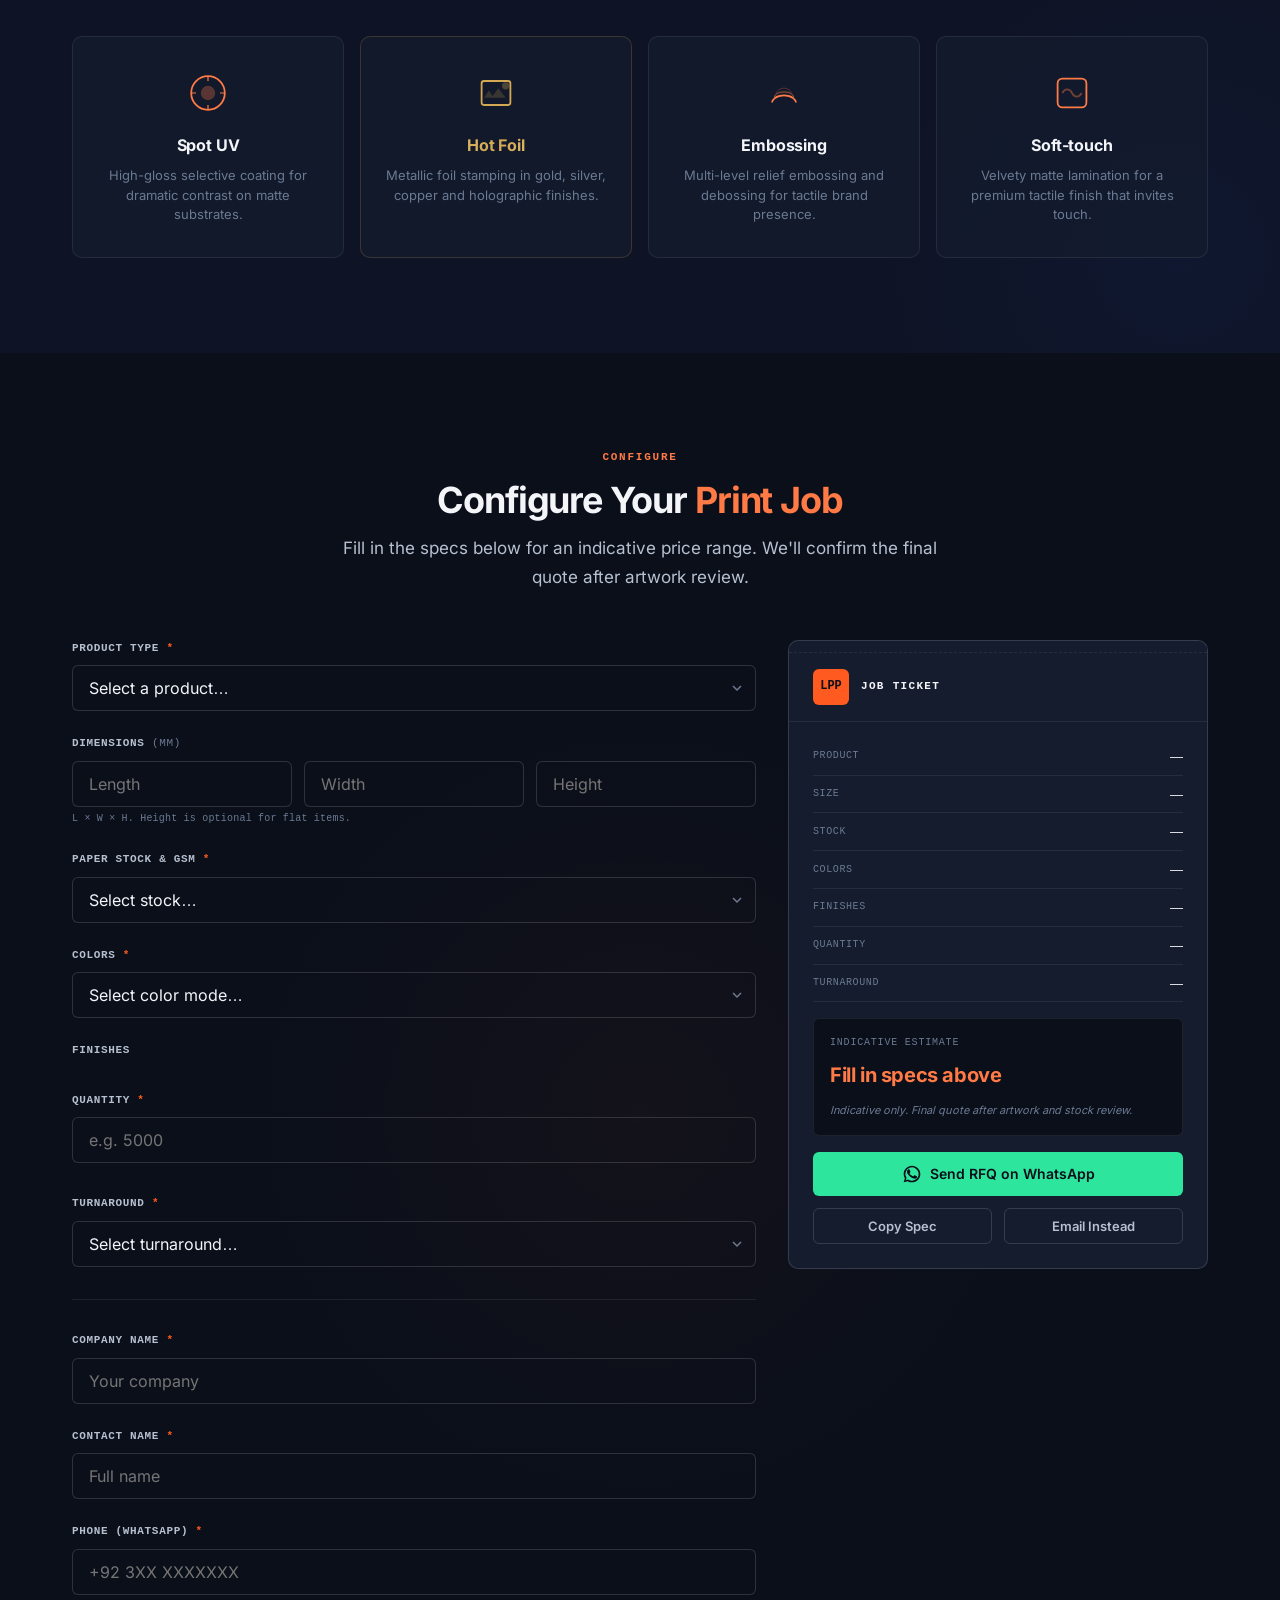
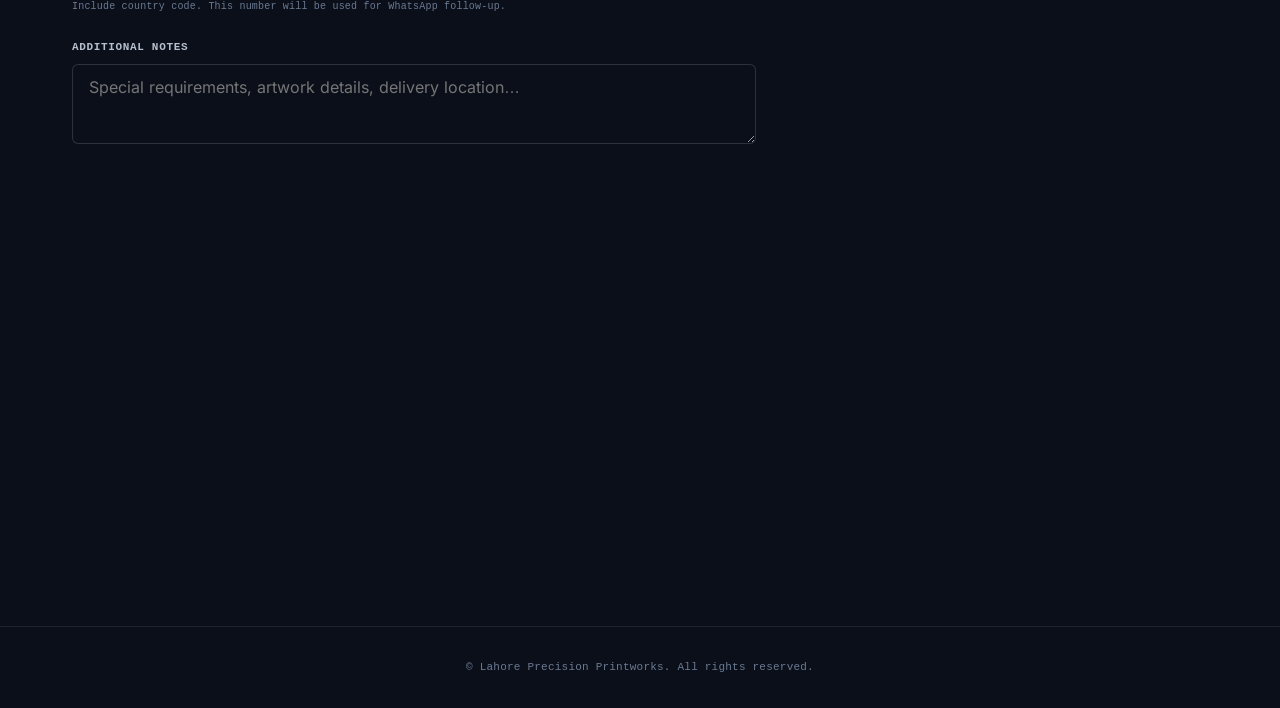
==== commit 33c79e12: "feat: base look, atmosphere, hero, press cards, finish tiles, RFQ ticket, header" ====
--- a/index.html
+++ b/index.html
@@ -4,7 +4,6 @@
   <meta charset="utf-8">
   <meta name="viewport" content="width=device-width, initial-scale=1">
 
-  <!-- TODO: update title and description -->
   <title>Lahore Precision Printworks — Commercial Printing & Packaging</title>
   <meta name="description" content="Lahore's leading B2B printing press specializing in folding cartons, pharma packaging, rigid boxes, and premium print finishing. Request a quote today.">
   <link rel="canonical" href="https://example.com/"> <!-- TODO: real URL -->
@@ -22,11 +21,14 @@
 
   <!-- Preload main font -->
   <link rel="preload" href="assets/inter-latin-400.woff2" as="font" type="font/woff2" crossorigin>
+  <link rel="preload" href="assets/inter-latin-700.woff2" as="font" type="font/woff2" crossorigin>
 
   <link rel="stylesheet" href="styles.css">
 
   <!-- Config must load before app.js -->
   <script src="config.js" defer></script>
+  <script src="assets/gsap.min.js" defer></script>
+  <script src="assets/ScrollTrigger.min.js" defer></script>
   <script src="app.js" defer></script>
 
   <!-- JSON-LD LocalBusiness -->
@@ -55,6 +57,12 @@
   <!-- Skip link -->
   <a href="#quote" class="skip-link">Skip to Quote Form</a>
 
+  <!-- Noise overlay (atmosphere) -->
+  <div class="noise-overlay" aria-hidden="true"></div>
+
+  <!-- Header sentinel for IntersectionObserver -->
+  <div id="header-sentinel" aria-hidden="true" style="position:absolute;top:0;left:0;width:1px;height:40px;pointer-events:none"></div>
+
   <!-- ═══ HEADER ═══ -->
   <header class="header" role="banner">
     <div class="container header__inner">
@@ -63,11 +71,12 @@
       </a>
       <nav class="header__nav" aria-label="Main navigation">
         <a href="#capabilities">Capabilities</a>
+        <a href="#finishes">Finishes</a>
         <a href="#quote">Quote</a>
         <a href="#plant">Plant</a>
         <a href="#contact">Contact</a>
       </nav>
-      <a href="#quote" class="btn btn--primary btn--sm">Get a Quote</a>
+      <a href="#quote" class="btn btn--primary btn--sm header__cta">Get a Quote</a>
     </div>
   </header>
 
@@ -75,11 +84,17 @@
 
     <!-- ═══ HERO ═══ -->
     <section class="hero" aria-label="Hero">
-      <div class="container">
+      <!-- Orange spotlight (desktop only, positioned via CSS vars from JS) -->
+      <div class="hero__spotlight" aria-hidden="true"></div>
+      <div class="hero__glow hero__glow--orange" aria-hidden="true"></div>
+      <div class="hero__glow hero__glow--blue" aria-hidden="true"></div>
+
+      <div class="container hero__grid">
         <div class="hero__content">
+          <p class="hero__eyebrow">COMMERCIAL OFFSET PRINTING</p>
           <h1 class="hero__h1">
-            Precision Packaging,
-            <span class="hero__h1-accent">Printed at Scale</span>
+            <span class="hero__h1-line">Precision Packaging,</span>
+            <span class="hero__h1-line hero__h1-accent">Printed at Scale</span>
           </h1>
           <p class="hero__sub">
             Offset folding cartons, pharma packs and rigid boxes — from artwork to palletized delivery in 10 days.
@@ -93,6 +108,47 @@
             </a>
           </div>
         </div>
+
+        <!-- Press sheet visual (CSS/SVG) -->
+        <div class="hero__press-sheet" aria-hidden="true">
+          <div class="press-sheet">
+            <!-- Registration targets -->
+            <svg class="press-sheet__reg press-sheet__reg--tl" viewBox="0 0 24 24"><circle cx="12" cy="12" r="8" stroke="currentColor" stroke-width="1" fill="none"/><circle cx="12" cy="12" r="3" fill="currentColor"/><line x1="0" y1="12" x2="24" y2="12" stroke="currentColor" stroke-width="0.5"/><line x1="12" y1="0" x2="12" y2="24" stroke="currentColor" stroke-width="0.5"/></svg>
+            <svg class="press-sheet__reg press-sheet__reg--tr" viewBox="0 0 24 24"><circle cx="12" cy="12" r="8" stroke="currentColor" stroke-width="1" fill="none"/><circle cx="12" cy="12" r="3" fill="currentColor"/><line x1="0" y1="12" x2="24" y2="12" stroke="currentColor" stroke-width="0.5"/><line x1="12" y1="0" x2="12" y2="24" stroke="currentColor" stroke-width="0.5"/></svg>
+            <svg class="press-sheet__reg press-sheet__reg--bl" viewBox="0 0 24 24"><circle cx="12" cy="12" r="8" stroke="currentColor" stroke-width="1" fill="none"/><circle cx="12" cy="12" r="3" fill="currentColor"/><line x1="0" y1="12" x2="24" y2="12" stroke="currentColor" stroke-width="0.5"/><line x1="12" y1="0" x2="12" y2="24" stroke="currentColor" stroke-width="0.5"/></svg>
+
+            <!-- Crop marks -->
+            <div class="press-sheet__crop press-sheet__crop--tl"></div>
+            <div class="press-sheet__crop press-sheet__crop--tr"></div>
+            <div class="press-sheet__crop press-sheet__crop--bl"></div>
+            <div class="press-sheet__crop press-sheet__crop--br"></div>
+
+            <!-- CMYK color bar -->
+            <div class="press-sheet__colorbar">
+              <span style="background:#00FFFF"></span>
+              <span style="background:#FF00FF"></span>
+              <span style="background:#FFFF00"></span>
+              <span style="background:#000000"></span>
+              <span style="background:#FF5A1F"></span>
+              <span style="background:#00FFFF"></span>
+              <span style="background:#FF00FF"></span>
+              <span style="background:#FFFF00"></span>
+            </div>
+
+            <!-- Halftone dot pattern area -->
+            <div class="press-sheet__halftone"></div>
+
+            <!-- Inner content area -->
+            <div class="press-sheet__content">
+              <div class="press-sheet__label">PRESS PROOF — LAHORE PRECISION PRINTWORKS</div>
+              <div class="press-sheet__product">FOLDING CARTON</div>
+              <div class="press-sheet__spec">6-COLOR OFFSET · SPOT UV · 300GSM SBS</div>
+            </div>
+          </div>
+        </div>
+      </div>
+
+      <div class="container">
         <div class="hero__stats" id="hero-stats" aria-label="Key statistics">
           <!-- Rendered by JS from config -->
         </div>
@@ -110,8 +166,10 @@
 
     <!-- ═══ CAPABILITIES ═══ -->
     <section id="capabilities" class="section section--base section--below-fold" aria-label="Our capabilities">
-      <div class="container">
-        <h2 class="section__title">Press &amp; Finishing Capabilities</h2>
+      <div class="section__glow section__glow--left" aria-hidden="true"></div>
+      <div class="container">
+        <p class="section__eyebrow">EQUIPMENT</p>
+        <h2 class="section__title">Press &amp; Finishing <span class="section__title-accent">Capabilities</span></h2>
         <p class="section__subtitle">World-class offset and post-press equipment configured for packaging production.</p>
         <div class="capabilities__grid" id="capabilities-grid">
           <!-- Rendered by JS from config -->
@@ -119,11 +177,61 @@
       </div>
     </section>
 
+    <!-- ═══ FINISH SHOWCASE ═══ -->
+    <section id="finishes" class="section section--surface section--below-fold" aria-label="Premium finishes">
+      <div class="section__glow section__glow--right" aria-hidden="true"></div>
+      <div class="container">
+        <p class="section__eyebrow">FINISHING</p>
+        <h2 class="section__title">Premium <span class="section__title-accent">Finishes</span></h2>
+        <p class="section__subtitle">Elevate your packaging with specialty finishes that command shelf attention.</p>
+        <div class="finish-showcase" id="finish-showcase">
+          <!-- Spot UV -->
+          <div class="finish-tile" data-finish="spot-uv">
+            <div class="finish-tile__highlight" aria-hidden="true"></div>
+            <div class="finish-tile__icon">
+              <svg viewBox="0 0 40 40" fill="none"><circle cx="20" cy="20" r="14" stroke="currentColor" stroke-width="1.5"/><circle cx="20" cy="20" r="6" fill="currentColor" opacity="0.3"/><path d="M20 6v4M20 30v4M6 20h4M30 20h4" stroke="currentColor" stroke-width="1"/></svg>
+            </div>
+            <h3 class="finish-tile__name">Spot UV</h3>
+            <p class="finish-tile__desc">High-gloss selective coating for dramatic contrast on matte substrates.</p>
+          </div>
+          <!-- Hot Foil -->
+          <div class="finish-tile finish-tile--foil" data-finish="hot-foil">
+            <div class="finish-tile__highlight" aria-hidden="true"></div>
+            <div class="finish-tile__icon">
+              <svg viewBox="0 0 40 40" fill="none"><rect x="8" y="10" width="24" height="20" rx="2" stroke="currentColor" stroke-width="1.5"/><path d="M14 18l4 6h-8l4-6zM22 16l6 8h-12l6-8z" fill="currentColor" opacity="0.2"/><circle cx="28" cy="14" r="3" fill="currentColor" opacity="0.3"/></svg>
+            </div>
+            <h3 class="finish-tile__name">Hot Foil</h3>
+            <p class="finish-tile__desc">Metallic foil stamping in gold, silver, copper and holographic finishes.</p>
+          </div>
+          <!-- Embossing -->
+          <div class="finish-tile" data-finish="embossing">
+            <div class="finish-tile__highlight" aria-hidden="true"></div>
+            <div class="finish-tile__icon">
+              <svg viewBox="0 0 40 40" fill="none"><path d="M10 28c0-2 3-6 10-6s10 4 10 6" stroke="currentColor" stroke-width="1.5"/><path d="M12 24c0-2 2-5 8-5s8 3 8 5" stroke="currentColor" stroke-width="1" opacity="0.5"/><path d="M14 20c0-1.5 2-4 6-4s6 2.5 6 4" stroke="currentColor" stroke-width="0.75" opacity="0.3"/></svg>
+            </div>
+            <h3 class="finish-tile__name">Embossing</h3>
+            <p class="finish-tile__desc">Multi-level relief embossing and debossing for tactile brand presence.</p>
+          </div>
+          <!-- Soft-touch -->
+          <div class="finish-tile" data-finish="soft-touch">
+            <div class="finish-tile__highlight" aria-hidden="true"></div>
+            <div class="finish-tile__icon">
+              <svg viewBox="0 0 40 40" fill="none"><rect x="8" y="8" width="24" height="24" rx="4" stroke="currentColor" stroke-width="1.5"/><path d="M12 20c2-4 6-4 8 0s6 4 8 0" stroke="currentColor" stroke-width="1.5" opacity="0.4"/></svg>
+            </div>
+            <h3 class="finish-tile__name">Soft-touch</h3>
+            <p class="finish-tile__desc">Velvety matte lamination for a premium tactile finish that invites touch.</p>
+          </div>
+        </div>
+      </div>
+    </section>
+
     <!-- ═══ RFQ CONFIGURATOR ═══ -->
-    <section id="quote" class="section section--surface" aria-label="Request a quote">
+    <section id="quote" class="section section--base" aria-label="Request a quote">
+      <div class="section__glow section__glow--center" aria-hidden="true"></div>
       <div class="container">
         <div class="rfq__header">
-          <h2 class="section__title">Configure Your Print Job</h2>
+          <p class="section__eyebrow">CONFIGURE</p>
+          <h2 class="section__title">Configure Your <span class="section__title-accent">Print Job</span></h2>
           <p class="section__subtitle" style="margin-left:auto;margin-right:auto;">
             Fill in the specs below for an indicative price range. We'll confirm the final quote after artwork review.
           </p>
@@ -145,7 +253,7 @@
 
               <!-- Size -->
               <div class="form-group">
-                <label class="form-label">Dimensions (mm)</label>
+                <label class="form-label">Dimensions <span class="form-label__unit">(mm)</span></label>
                 <div class="size-row">
                   <div>
                     <input type="number" id="rfq-length" class="form-input" placeholder="Length" inputmode="decimal" min="1" step="any" aria-label="Length in mm">
@@ -205,7 +313,7 @@
                 <div class="form-error" id="rfq-turnaround-error" role="alert">Please select a turnaround option.</div>
               </div>
 
-              <hr style="border:none;border-top:1px solid var(--line);margin:var(--space-6) 0">
+              <div class="form-divider"></div>
 
               <!-- Company -->
               <div class="form-group">
@@ -238,53 +346,64 @@
             </div>
           </div>
 
-          <!-- Summary panel -->
+          <!-- Summary panel — Job Ticket -->
           <div class="rfq__summary-wrap">
-            <div class="summary-panel" aria-live="polite" aria-label="Quote summary">
-              <div class="summary-panel__title">
-                Spec Summary
-                <span class="summary-panel__rfq" id="rfq-number"></span>
-              </div>
-              <div class="summary-list" id="summary-list">
-                <div class="summary-list__row">
-                  <span class="summary-list__label">Product</span>
-                  <span class="summary-list__value" id="sum-product">—</span>
-                </div>
-                <div class="summary-list__row">
-                  <span class="summary-list__label">Size</span>
-                  <span class="summary-list__value" id="sum-size">—</span>
-                </div>
-                <div class="summary-list__row">
-                  <span class="summary-list__label">Stock</span>
-                  <span class="summary-list__value" id="sum-stock">—</span>
-                </div>
-                <div class="summary-list__row">
-                  <span class="summary-list__label">Colors</span>
-                  <span class="summary-list__value" id="sum-colors">—</span>
-                </div>
-                <div class="summary-list__row">
-                  <span class="summary-list__label">Finishes</span>
-                  <span class="summary-list__value" id="sum-finishes">—</span>
-                </div>
-                <div class="summary-list__row">
-                  <span class="summary-list__label">Quantity</span>
-                  <span class="summary-list__value" id="sum-qty">—</span>
-                </div>
-                <div class="summary-list__row">
-                  <span class="summary-list__label">Turnaround</span>
-                  <span class="summary-list__value" id="sum-turnaround">—</span>
-                </div>
-              </div>
-
-              <div class="summary-estimate" id="summary-estimate">
-                <div class="summary-estimate__label">Indicative Estimate</div>
-                <div class="summary-estimate__range" id="sum-range" aria-live="polite">Fill in specs above</div>
-                <div class="summary-estimate__unit" id="sum-unit"></div>
-                <div class="summary-estimate__note">Indicative only. Final quote after artwork and stock review.</div>
-              </div>
-
-              <div class="summary-actions">
-                <button type="button" class="btn btn--wa" id="btn-send-wa" disabled>
+            <div class="job-ticket" aria-live="polite" aria-label="Quote summary">
+              <!-- Perforated edge -->
+              <div class="job-ticket__perforation" aria-hidden="true"></div>
+
+              <div class="job-ticket__header">
+                <div class="job-ticket__logo">LPP</div>
+                <div>
+                  <div class="job-ticket__title">JOB TICKET</div>
+                  <div class="job-ticket__rfq" id="rfq-number"></div>
+                </div>
+              </div>
+
+              <div class="job-ticket__body">
+                <div class="summary-list" id="summary-list">
+                  <div class="summary-list__row" data-field="product">
+                    <span class="summary-list__label">PRODUCT</span>
+                    <span class="summary-list__value" id="sum-product">—</span>
+                  </div>
+                  <div class="summary-list__row" data-field="size">
+                    <span class="summary-list__label">SIZE</span>
+                    <span class="summary-list__value" id="sum-size">—</span>
+                  </div>
+                  <div class="summary-list__row" data-field="stock">
+                    <span class="summary-list__label">STOCK</span>
+                    <span class="summary-list__value" id="sum-stock">—</span>
+                  </div>
+                  <div class="summary-list__row" data-field="colors">
+                    <span class="summary-list__label">COLORS</span>
+                    <span class="summary-list__value" id="sum-colors">—</span>
+                  </div>
+                  <div class="summary-list__row" data-field="finishes">
+                    <span class="summary-list__label">FINISHES</span>
+                    <span class="summary-list__value" id="sum-finishes">—</span>
+                  </div>
+                  <div class="summary-list__row" data-field="qty">
+                    <span class="summary-list__label">QUANTITY</span>
+                    <span class="summary-list__value" id="sum-qty">—</span>
+                  </div>
+                  <div class="summary-list__row" data-field="turnaround">
+                    <span class="summary-list__label">TURNAROUND</span>
+                    <span class="summary-list__value" id="sum-turnaround">—</span>
+                  </div>
+                </div>
+              </div>
+
+              <div class="job-ticket__estimate">
+                <div class="summary-estimate" id="summary-estimate">
+                  <div class="summary-estimate__label">INDICATIVE ESTIMATE</div>
+                  <div class="summary-estimate__range" id="sum-range" aria-live="polite">Fill in specs above</div>
+                  <div class="summary-estimate__unit" id="sum-unit"></div>
+                  <div class="summary-estimate__note">Indicative only. Final quote after artwork and stock review.</div>
+                </div>
+              </div>
+
+              <div class="job-ticket__actions">
+                <button type="button" class="btn btn--wa btn--send-wa" id="btn-send-wa" disabled>
                   <svg width="20" height="20" viewBox="0 0 24 24" fill="none" aria-hidden="true"><path d="M17.472 14.382c-.297-.149-1.758-.867-2.03-.967-.273-.099-.471-.148-.67.15-.197.297-.767.966-.94 1.164-.173.199-.347.223-.644.075-.297-.15-1.255-.463-2.39-1.475-.883-.788-1.48-1.761-1.653-2.059-.173-.297-.018-.458.13-.606.134-.133.298-.347.446-.52.149-.174.198-.298.298-.497.099-.198.05-.371-.025-.52-.075-.149-.669-1.612-.916-2.207-.242-.579-.487-.5-.669-.51l-.57-.01c-.198 0-.52.074-.792.372-.272.297-1.04 1.016-1.04 2.479 0 1.462 1.065 2.875 1.213 3.074.149.198 2.096 3.2 5.077 4.487.709.306 1.262.489 1.694.625.712.227 1.36.195 1.871.118.571-.085 1.758-.719 2.006-1.413.248-.694.248-1.289.173-1.413-.074-.124-.272-.198-.57-.347z" fill="currentColor"/><path d="M12 2C6.477 2 2 6.477 2 12c0 1.89.525 3.66 1.438 5.168L2 22l4.832-1.438A9.96 9.96 0 0012 22c5.523 0 10-4.477 10-10S17.523 2 12 2zm0 18a8 8 0 01-4.243-1.214l-.257-.154-2.919.868.868-2.919-.154-.257A8 8 0 1112 20z" fill="currentColor"/></svg>
                   Send RFQ on WhatsApp
                 </button>
@@ -293,6 +412,14 @@
                   <button type="button" class="btn btn--secondary btn--sm" id="btn-email" disabled>Email Instead</button>
                 </div>
               </div>
+
+              <!-- Printer animation container -->
+              <div class="printer-anim" id="printer-anim" aria-hidden="true">
+                <div class="printer-anim__body">
+                  <div class="printer-anim__slot"></div>
+                  <div class="printer-anim__paper" id="printer-paper"></div>
+                </div>
+              </div>
             </div>
           </div>
         </div>
@@ -301,9 +428,10 @@
     </section>
 
     <!-- ═══ TRUST ═══ -->
-    <section id="trust" class="section section--base section--below-fold trust" aria-label="Certifications and clients">
-      <div class="container">
-        <h2 class="section__title">Certifications &amp; Clients</h2>
+    <section id="trust" class="section section--surface section--below-fold trust" aria-label="Certifications and clients">
+      <div class="container">
+        <p class="section__eyebrow">TRUST</p>
+        <h2 class="section__title">Certifications &amp; <span class="section__title-accent">Clients</span></h2>
         <div class="trust__certs" id="trust-certs">
           <!-- Rendered by JS if enabled -->
         </div>
@@ -314,9 +442,10 @@
     </section>
 
     <!-- ═══ PLANT & CONTACT ═══ -->
-    <section id="plant" class="section section--surface section--below-fold" aria-label="Plant and contact information">
-      <div class="container">
-        <h2 class="section__title">Our Plant</h2>
+    <section id="plant" class="section section--base section--below-fold" aria-label="Plant and contact information">
+      <div class="container">
+        <p class="section__eyebrow">FACILITY</p>
+        <h2 class="section__title">Our <span class="section__title-accent">Plant</span></h2>
         <p class="section__subtitle">Visit our facility or get in touch for a consultation.</p>
         <div class="plant__grid" id="plant-grid">
           <!-- Rendered by JS from config -->
--- a/styles.css
+++ b/styles.css
@@ -1,25 +1,31 @@
 /* ============================================================
-   Lahore Precision Printworks — Styles
+   Lahore Precision Printworks — Premium Redesign Styles
    ============================================================ */
 
 /* ── Design tokens ─────────────────────────────────────────── */
 :root {
   --bg-base: #0A0F1A;
-  --bg-surface: #111827;
-  --bg-raised: #182236;
+  --bg-surface: #0E1425;
+  --bg-raised: #141C2E;
+  --bg-card: rgba(20, 28, 46, 0.65);
   --line: rgba(255, 255, 255, 0.08);
+  --line-strong: rgba(255, 255, 255, 0.14);
   --text: #F3F5F9;
   --text-2: #B7C0CF;
-  --text-muted: #8E99AD;
+  --text-muted: #6B7A92;
   --accent: #FF5A1F;
   --accent-hover: #E5501B;
   --accent-text: #FF7A45;
+  --accent-glow: rgba(255, 90, 31, 0.15);
   --on-accent: #0A0F1A;
+  --gold: #D4A853;
+  --gold-light: #F0D68A;
   --wa: #2EE59D;
   --wa-hover: #26CC8A;
 
   --font-main: 'Inter', -apple-system, BlinkMacSystemFont, 'Segoe UI', Roboto, 'Helvetica Neue', Arial, sans-serif;
   --font-display: 'Inter', -apple-system, BlinkMacSystemFont, 'Segoe UI', Roboto, 'Helvetica Neue', Arial, sans-serif;
+  --font-mono: 'SF Mono', 'Cascadia Code', 'Fira Code', 'Consolas', monospace;
 
   --space-1: 4px;
   --space-2: 8px;
@@ -32,13 +38,15 @@
   --space-9: 96px;
 
   --radius-sm: 6px;
-  --radius-md: 8px;
-  --radius-lg: 12px;
-
-  --max-w: 1120px;
+  --radius-md: 10px;
+  --radius-lg: 16px;
+  --radius-xl: 24px;
+
+  --max-w: 1200px;
   --header-h: 64px;
 
   --transition: 200ms ease;
+  --ease-out: cubic-bezier(0.16, 1, 0.3, 1);
 }
 
 /* ── Font face ─────────────────────────────────────────────── */
@@ -85,6 +93,7 @@
   color: var(--text);
   background: var(--bg-base);
   -webkit-font-smoothing: antialiased;
+  -moz-osx-font-smoothing: grayscale;
   overflow-x: hidden;
 }
 
@@ -93,6 +102,18 @@
 a:hover { text-decoration: underline; }
 button { font-family: inherit; cursor: pointer; border: none; }
 ul, ol { list-style: none; }
+
+/* ── Noise overlay ─────────────────────────────────────────── */
+.noise-overlay {
+  position: fixed;
+  inset: 0;
+  z-index: 9999;
+  pointer-events: none;
+  opacity: 0.035;
+  background-image: url("data:image/svg+xml,%3Csvg viewBox='0 0 256 256' xmlns='http://www.w3.org/2000/svg'%3E%3Cfilter id='n'%3E%3CfeTurbulence type='fractalNoise' baseFrequency='0.85' numOctaves='4' stitchTiles='stitch'/%3E%3C/filter%3E%3Crect width='100%25' height='100%25' filter='url(%23n)'/%3E%3C/svg%3E");
+  background-repeat: repeat;
+  background-size: 256px 256px;
+}
 
 /* ── Skip link ─────────────────────────────────────────────── */
 .skip-link {
@@ -104,7 +125,7 @@
   padding: var(--space-2) var(--space-4);
   border-radius: var(--radius-sm);
   font-weight: 600;
-  z-index: 1000;
+  z-index: 10000;
 }
 .skip-link:focus {
   top: var(--space-2);
@@ -129,6 +150,8 @@
 /* ── Section ───────────────────────────────────────────────── */
 .section {
   padding: var(--space-8) 0;
+  position: relative;
+  overflow: hidden;
 }
 .section--surface { background: var(--bg-surface); }
 .section--base    { background: var(--bg-base); }
@@ -138,24 +161,96 @@
   contain-intrinsic-size: auto 600px;
 }
 
+/* Section glows */
+.section__glow {
+  position: absolute;
+  width: 600px;
+  height: 600px;
+  border-radius: 50%;
+  pointer-events: none;
+  opacity: 0.08;
+}
+.section__glow--left {
+  top: -200px;
+  left: -200px;
+  background: radial-gradient(circle, var(--accent) 0%, transparent 70%);
+}
+.section__glow--right {
+  bottom: -200px;
+  right: -200px;
+  background: radial-gradient(circle, #1e40af 0%, transparent 70%);
+}
+.section__glow--center {
+  top: 50%;
+  left: 50%;
+  transform: translate(-50%, -50%);
+  width: 800px;
+  height: 800px;
+  background: radial-gradient(circle, var(--accent) 0%, transparent 70%);
+  opacity: 0.04;
+}
+
+/* Section typography */
+.section__eyebrow {
+  font-family: var(--font-mono);
+  font-size: 0.6875rem;
+  font-weight: 600;
+  letter-spacing: 0.16em;
+  color: var(--accent-text);
+  text-transform: uppercase;
+  margin-bottom: var(--space-3);
+}
 .section__title {
-  font-size: 1.5rem;
+  font-size: clamp(1.5rem, 3.5vw, 2.25rem);
   font-weight: 700;
-  margin-bottom: var(--space-2);
+  letter-spacing: -0.03em;
+  line-height: 1.2;
+  margin-bottom: var(--space-3);
   color: var(--text);
+}
+.section__title-accent {
+  color: var(--accent-text);
 }
 .section__subtitle {
   color: var(--text-2);
   margin-bottom: var(--space-7);
   max-width: 600px;
+  font-size: 1.0625rem;
+  line-height: 1.7;
+}
+
+/* ── Scroll reveal (default visible, js-ready hides for animation) ── */
+html.js-ready .reveal {
+  opacity: 0;
+  transform: translateY(32px);
+}
+html.js-ready .reveal--visible {
+  opacity: 1;
+  transform: translateY(0);
+}
+
+/* Section heading clip-path sweep */
+html.js-ready .section__title {
+  clip-path: inset(0 100% 0 0);
+}
+html.js-ready .section__title.revealed {
+  clip-path: inset(0 0% 0 0);
 }
 
 /* ── Motion ────────────────────────────────────────────────── */
 @media (prefers-reduced-motion: reduce) {
   *, *::before, *::after {
+    animation-duration: 0.01ms !important;
+    animation-iteration-count: 1 !important;
     transition-duration: 0.01ms !important;
   }
   html { scroll-behavior: auto; }
+  html.js-ready .reveal,
+  html.js-ready .section__title {
+    opacity: 1 !important;
+    transform: none !important;
+    clip-path: none !important;
+  }
 }
 
 /* ── HEADER ────────────────────────────────────────────────── */
@@ -163,9 +258,16 @@
   position: sticky;
   top: 0;
   z-index: 100;
-  background: var(--bg-base);
-  border-bottom: 1px solid var(--line);
   height: var(--header-h);
+  background: transparent;
+  border-bottom: 1px solid transparent;
+  transition: background 0.3s ease, border-color 0.3s ease;
+}
+.header--solid {
+  background: rgba(10, 15, 26, 0.92);
+  border-bottom-color: var(--line);
+  backdrop-filter: blur(12px);
+  -webkit-backdrop-filter: blur(12px);
 }
 .header__inner {
   display: flex;
@@ -174,11 +276,13 @@
   height: 100%;
 }
 .header__logo {
-  font-size: 1.125rem;
+  font-size: 1rem;
   font-weight: 700;
   color: var(--text);
   white-space: nowrap;
-}
+  letter-spacing: -0.02em;
+}
+.header__logo:hover { text-decoration: none; }
 .header__logo-accent {
   color: var(--accent);
 }
@@ -187,15 +291,17 @@
   gap: var(--space-5);
 }
 .header__nav a {
-  color: var(--text-2);
-  font-size: 0.875rem;
+  color: var(--text-muted);
+  font-size: 0.8125rem;
   font-weight: 500;
+  letter-spacing: 0.01em;
   transition: color var(--transition);
 }
 .header__nav a:hover {
   color: var(--text);
   text-decoration: none;
 }
+.header__cta { display: none; }
 
 /* ── Buttons ───────────────────────────────────────────────── */
 .btn {
@@ -209,8 +315,10 @@
   border-radius: var(--radius-sm);
   min-height: 44px;
   min-width: 44px;
-  transition: background var(--transition), transform var(--transition);
+  transition: transform 0.15s ease;
   white-space: nowrap;
+  position: relative;
+  overflow: hidden;
 }
 .btn:hover { text-decoration: none; }
 .btn:active { transform: scale(0.97); }
@@ -223,10 +331,10 @@
 
 .btn--secondary {
   background: transparent;
-  color: var(--text);
-  border: 1px solid var(--line);
-}
-.btn--secondary:hover { border-color: var(--text-muted); }
+  color: var(--text-2);
+  border: 1px solid var(--line-strong);
+}
+.btn--secondary:hover { border-color: var(--text-muted); color: var(--text); }
 
 .btn--wa {
   background: var(--wa);
@@ -240,38 +348,101 @@
   min-height: 36px;
 }
 
-.btn--icon-only {
-  padding: var(--space-3);
-  border-radius: 50%;
-}
-
 /* ── HERO ──────────────────────────────────────────────────── */
 .hero {
-  padding: var(--space-9) 0 var(--space-8);
+  padding: calc(var(--header-h) + var(--space-7)) 0 var(--space-8);
   background: var(--bg-base);
   min-height: calc(100dvh - var(--header-h));
   display: flex;
-  align-items: center;
-}
+  flex-direction: column;
+  justify-content: center;
+  position: relative;
+  overflow: hidden;
+}
+.hero__grid {
+  display: grid;
+  gap: var(--space-7);
+  align-items: center;
+}
+
+/* Hero glows */
+.hero__glow {
+  position: absolute;
+  border-radius: 50%;
+  pointer-events: none;
+}
+.hero__glow--orange {
+  width: 500px;
+  height: 500px;
+  top: -100px;
+  right: -100px;
+  background: radial-gradient(circle, rgba(255, 90, 31, 0.12) 0%, transparent 70%);
+}
+.hero__glow--blue {
+  width: 400px;
+  height: 400px;
+  bottom: -100px;
+  left: -100px;
+  background: radial-gradient(circle, rgba(30, 64, 175, 0.12) 0%, transparent 70%);
+}
+
+/* Cursor spotlight */
+.hero__spotlight {
+  position: absolute;
+  width: 500px;
+  height: 500px;
+  border-radius: 50%;
+  pointer-events: none;
+  background: radial-gradient(circle, rgba(255, 90, 31, 0.08) 0%, transparent 70%);
+  transform: translate(var(--mx, -999px), var(--my, -999px)) translate(-50%, -50%);
+  opacity: 0;
+  transition: opacity 0.4s ease;
+}
+.hero__spotlight--active { opacity: 1; }
+
 .hero__content {
   max-width: 640px;
+  position: relative;
+  z-index: 2;
+}
+.hero__eyebrow {
+  font-family: var(--font-mono);
+  font-size: 0.6875rem;
+  font-weight: 600;
+  letter-spacing: 0.16em;
+  color: var(--accent-text);
+  text-transform: uppercase;
+  margin-bottom: var(--space-4);
 }
 .hero__h1 {
-  font-size: clamp(1.75rem, 5vw, 3rem);
+  font-size: clamp(2rem, 5.5vw, 3.5rem);
   font-weight: 700;
-  line-height: 1.15;
-  margin-bottom: var(--space-4);
-  letter-spacing: -0.02em;
+  line-height: 1.08;
+  margin-bottom: var(--space-5);
+  letter-spacing: -0.04em;
+}
+.hero__h1-line {
+  display: block;
 }
 .hero__h1-accent {
   color: var(--accent);
 }
+
+/* Hero intro animation states (js-ready) */
+html.js-ready .hero__eyebrow,
+html.js-ready .hero__h1-line,
+html.js-ready .hero__sub,
+html.js-ready .hero__ctas {
+  opacity: 0;
+  transform: translateY(24px);
+}
+
 .hero__sub {
   font-size: 1.0625rem;
   color: var(--text-2);
   margin-bottom: var(--space-6);
   max-width: 520px;
-  line-height: 1.6;
+  line-height: 1.7;
 }
 .hero__ctas {
   display: flex;
@@ -285,16 +456,138 @@
   gap: var(--space-4);
   border-top: 1px solid var(--line);
   padding-top: var(--space-6);
+  margin-top: var(--space-5);
 }
 .hero__stat-value {
-  font-size: 1.5rem;
+  font-size: 1.75rem;
   font-weight: 700;
   color: var(--accent-text);
+  font-family: var(--font-display);
+  letter-spacing: -0.02em;
 }
 .hero__stat-label {
-  font-size: 0.8125rem;
+  font-family: var(--font-mono);
+  font-size: 0.6875rem;
   color: var(--text-muted);
   margin-top: var(--space-1);
+  text-transform: uppercase;
+  letter-spacing: 0.06em;
+}
+
+/* ── Press Sheet Visual ───────────────────────────────────── */
+.hero__press-sheet {
+  display: none; /* shown at 768px+ */
+  perspective: 800px;
+  justify-content: center;
+  align-items: center;
+}
+.press-sheet {
+  width: 100%;
+  max-width: 420px;
+  aspect-ratio: 0.85;
+  position: relative;
+  background: var(--bg-card);
+  border: 1px solid var(--line-strong);
+  border-radius: var(--radius-md);
+  padding: 40px 30px 30px;
+  transform-style: preserve-3d;
+  transform: rotateX(var(--rx, 0deg)) rotateY(var(--ry, 0deg));
+  transition: transform 0.1s linear;
+  backdrop-filter: blur(8px);
+  -webkit-backdrop-filter: blur(8px);
+}
+
+/* Registration targets */
+.press-sheet__reg {
+  position: absolute;
+  width: 20px;
+  height: 20px;
+  color: var(--text-muted);
+  opacity: 0.4;
+}
+.press-sheet__reg--tl { top: 8px; left: 8px; }
+.press-sheet__reg--tr { top: 8px; right: 8px; }
+.press-sheet__reg--bl { bottom: 8px; left: 8px; }
+
+/* Crop marks */
+.press-sheet__crop {
+  position: absolute;
+  width: 16px;
+  height: 16px;
+}
+.press-sheet__crop::before,
+.press-sheet__crop::after {
+  content: '';
+  position: absolute;
+  background: var(--text-muted);
+  opacity: 0.3;
+}
+.press-sheet__crop::before {
+  width: 1px;
+  height: 100%;
+}
+.press-sheet__crop::after {
+  width: 100%;
+  height: 1px;
+}
+.press-sheet__crop--tl { top: 28px; left: 28px; }
+.press-sheet__crop--tl::before { right: 0; }
+.press-sheet__crop--tl::after { bottom: 0; }
+.press-sheet__crop--tr { top: 28px; right: 28px; }
+.press-sheet__crop--tr::after { bottom: 0; }
+.press-sheet__crop--bl { bottom: 28px; left: 28px; }
+.press-sheet__crop--bl::before { right: 0; }
+.press-sheet__crop--br { bottom: 28px; right: 28px; }
+
+/* CMYK color bar */
+.press-sheet__colorbar {
+  display: flex;
+  gap: 2px;
+  margin-bottom: var(--space-4);
+}
+.press-sheet__colorbar span {
+  flex: 1;
+  height: 8px;
+  border-radius: 1px;
+}
+
+/* Halftone dot pattern */
+.press-sheet__halftone {
+  width: 100%;
+  height: 120px;
+  margin-bottom: var(--space-4);
+  border-radius: var(--radius-sm);
+  background-image: radial-gradient(circle, var(--accent) 1px, transparent 1px);
+  background-size: 8px 8px;
+  opacity: 0.15;
+}
+
+/* Content area */
+.press-sheet__content {
+  padding: var(--space-4);
+  border: 1px dashed var(--line-strong);
+  border-radius: var(--radius-sm);
+}
+.press-sheet__label {
+  font-family: var(--font-mono);
+  font-size: 0.5625rem;
+  color: var(--text-muted);
+  letter-spacing: 0.08em;
+  text-transform: uppercase;
+  margin-bottom: var(--space-3);
+}
+.press-sheet__product {
+  font-size: 1.125rem;
+  font-weight: 700;
+  color: var(--text);
+  letter-spacing: -0.02em;
+  margin-bottom: var(--space-2);
+}
+.press-sheet__spec {
+  font-family: var(--font-mono);
+  font-size: 0.6875rem;
+  color: var(--accent-text);
+  letter-spacing: 0.04em;
 }
 
 /* ── INDUSTRIES ────────────────────────────────────────────── */
@@ -315,8 +608,9 @@
   align-items: center;
   gap: var(--space-2);
   color: var(--text-2);
-  font-size: 0.875rem;
+  font-size: 0.8125rem;
   font-weight: 500;
+  letter-spacing: 0.02em;
 }
 .industries__icon {
   width: 20px;
@@ -325,22 +619,66 @@
   color: var(--accent-text);
 }
 
-/* ── CAPABILITIES ──────────────────────────────────────────── */
+/* ── CAPABILITIES / Press Cards ───────────────────────────── */
 .capabilities__grid {
   display: grid;
   gap: var(--space-5);
 }
+
 .cap-card {
-  background: var(--bg-raised);
+  background: var(--bg-card);
   border: 1px solid var(--line);
   border-radius: var(--radius-md);
   padding: var(--space-5);
-}
+  position: relative;
+  overflow: hidden;
+  transform-style: preserve-3d;
+  transition: transform 0.2s var(--ease-out), border-color 0.2s ease;
+}
+
+/* Shimmer sweep */
+.cap-card::after {
+  content: '';
+  position: absolute;
+  inset: 0;
+  background: linear-gradient(
+    105deg,
+    transparent 40%,
+    rgba(255, 255, 255, 0.04) 45%,
+    rgba(255, 255, 255, 0.08) 50%,
+    rgba(255, 255, 255, 0.04) 55%,
+    transparent 60%
+  );
+  transform: translateX(-100%);
+  pointer-events: none;
+  z-index: 1;
+}
+
+/* Flagship card (first press) */
+.cap-card--flagship {
+  border-color: var(--accent);
+  background: linear-gradient(135deg, rgba(255, 90, 31, 0.06) 0%, var(--bg-card) 50%);
+  grid-column: 1 / -1;
+}
+.cap-card--flagship::before {
+  content: '';
+  position: absolute;
+  inset: -1px;
+  border-radius: var(--radius-md);
+  padding: 1px;
+  background: linear-gradient(135deg, var(--accent), transparent 60%);
+  -webkit-mask: linear-gradient(#fff 0 0) content-box, linear-gradient(#fff 0 0);
+  -webkit-mask-composite: xor;
+  mask-composite: exclude;
+  pointer-events: none;
+}
+
 .cap-card__type {
-  font-size: 0.75rem;
+  font-family: var(--font-mono);
+  font-size: 0.6875rem;
   font-weight: 600;
   text-transform: uppercase;
-  letter-spacing: 0.06em;
+  letter-spacing: 0.1em;
   color: var(--accent-text);
   margin-bottom: var(--space-2);
 }
@@ -349,6 +687,7 @@
   font-weight: 700;
   margin-bottom: var(--space-4);
   color: var(--text);
+  letter-spacing: -0.02em;
 }
 .cap-card__meta {
   display: grid;
@@ -357,8 +696,11 @@
   margin-bottom: var(--space-4);
 }
 .cap-card__meta-label {
-  font-size: 0.75rem;
-  color: var(--text-muted);
+  font-family: var(--font-mono);
+  font-size: 0.625rem;
+  color: var(--text-muted);
+  text-transform: uppercase;
+  letter-spacing: 0.06em;
 }
 .cap-card__meta-value {
   font-size: 0.875rem;
@@ -379,6 +721,8 @@
 /* Details / specs table */
 .cap-card details {
   margin-top: var(--space-4);
+  position: relative;
+  z-index: 2;
 }
 .cap-card summary {
   font-size: 0.8125rem;
@@ -412,13 +756,100 @@
   border-bottom: 1px solid var(--line);
   font-size: 0.8125rem;
 }
-.spec-list__label { color: var(--text-muted); }
+.spec-list__label {
+  font-family: var(--font-mono);
+  font-size: 0.6875rem;
+  color: var(--text-muted);
+  text-transform: uppercase;
+  letter-spacing: 0.04em;
+}
 .spec-list__value { color: var(--text); font-weight: 600; text-align: right; }
 
+/* ── FINISH SHOWCASE ──────────────────────────────────────── */
+.finish-showcase {
+  display: grid;
+  grid-template-columns: 1fr;
+  gap: var(--space-4);
+}
+.finish-tile {
+  position: relative;
+  overflow: hidden;
+  background: var(--bg-card);
+  border: 1px solid var(--line);
+  border-radius: var(--radius-md);
+  padding: var(--space-6) var(--space-5);
+  text-align: center;
+  cursor: default;
+  transition: border-color 0.2s ease;
+}
+.finish-tile:hover {
+  border-color: var(--line-strong);
+}
+
+/* Specular highlight following pointer */
+.finish-tile__highlight {
+  position: absolute;
+  inset: 0;
+  pointer-events: none;
+  opacity: 0;
+  background: radial-gradient(
+    300px circle at var(--fx, 50%) var(--fy, 50%),
+    rgba(255, 255, 255, 0.08) 0%,
+    transparent 70%
+  );
+  transition: opacity 0.2s ease;
+}
+.finish-tile:hover .finish-tile__highlight {
+  opacity: 1;
+}
+
+/* Foil tile metallic gradient */
+.finish-tile--foil .finish-tile__highlight {
+  background: radial-gradient(
+    300px circle at var(--fx, 50%) var(--fy, 50%),
+    rgba(212, 168, 83, 0.15) 0%,
+    rgba(240, 214, 138, 0.05) 40%,
+    transparent 70%
+  );
+}
+.finish-tile--foil {
+  border-color: rgba(212, 168, 83, 0.2);
+}
+.finish-tile--foil:hover {
+  border-color: rgba(212, 168, 83, 0.4);
+}
+.finish-tile--foil .finish-tile__name {
+  background: linear-gradient(135deg, var(--gold-light) 0%, var(--gold) 50%, var(--gold-light) 100%);
+  -webkit-background-clip: text;
+  -webkit-text-fill-color: transparent;
+  background-clip: text;
+}
+
+.finish-tile__icon {
+  width: 48px;
+  height: 48px;
+  margin: 0 auto var(--space-4);
+  color: var(--accent-text);
+}
+.finish-tile--foil .finish-tile__icon {
+  color: var(--gold);
+}
+.finish-tile__name {
+  font-size: 1rem;
+  font-weight: 700;
+  color: var(--text);
+  margin-bottom: var(--space-2);
+  letter-spacing: -0.01em;
+}
+.finish-tile__desc {
+  font-size: 0.8125rem;
+  color: var(--text-muted);
+  line-height: 1.5;
+  max-width: 260px;
+  margin: 0 auto;
+}
+
 /* ── RFQ CONFIGURATOR ─────────────────────────────────────── */
-.rfq {
-  padding: var(--space-9) 0;
-}
 .rfq__header {
   text-align: center;
   margin-bottom: var(--space-7);
@@ -440,19 +871,33 @@
 }
 .form-label {
   display: block;
-  font-size: 0.8125rem;
+  font-family: var(--font-mono);
+  font-size: 0.6875rem;
   font-weight: 600;
   color: var(--text-2);
   margin-bottom: var(--space-2);
+  text-transform: uppercase;
+  letter-spacing: 0.06em;
+}
+.form-label__unit {
+  color: var(--text-muted);
+  font-weight: 400;
 }
 .form-label--required::after {
   content: ' *';
   color: var(--accent);
 }
 .form-hint {
-  font-size: 0.75rem;
+  font-family: var(--font-mono);
+  font-size: 0.625rem;
   color: var(--text-muted);
   margin-top: var(--space-1);
+  letter-spacing: 0.02em;
+}
+.form-divider {
+  border: none;
+  border-top: 1px solid var(--line);
+  margin: var(--space-6) 0;
 }
 
 .form-input,
@@ -460,7 +905,7 @@
 .form-textarea {
   width: 100%;
   background: var(--bg-base);
-  border: 1px solid var(--line);
+  border: 1px solid var(--line-strong);
   border-radius: var(--radius-sm);
   color: var(--text);
   font-size: 16px; /* Prevents iOS zoom */
@@ -483,7 +928,7 @@
 
 .form-select {
   appearance: none;
-  background-image: url("data:image/svg+xml,%3Csvg xmlns='http://www.w3.org/2000/svg' width='12' height='12' viewBox='0 0 12 12'%3E%3Cpath d='M2 4l4 4 4-4' stroke='%238E99AD' stroke-width='1.5' fill='none'/%3E%3C/svg%3E");
+  background-image: url("data:image/svg+xml,%3Csvg xmlns='http://www.w3.org/2000/svg' width='12' height='12' viewBox='0 0 12 12'%3E%3Cpath d='M2 4l4 4 4-4' stroke='%236B7A92' stroke-width='1.5' fill='none'/%3E%3C/svg%3E");
   background-repeat: no-repeat;
   background-position: right 12px center;
   padding-right: 36px;
@@ -521,11 +966,11 @@
   display: flex;
   align-items: center;
   gap: var(--space-2);
-  font-size: 0.875rem;
+  font-size: 0.8125rem;
   color: var(--text-2);
   cursor: pointer;
   min-height: 44px;
-  padding: var(--space-2);
+  padding: var(--space-2) var(--space-3);
   border: 1px solid var(--line);
   border-radius: var(--radius-sm);
   transition: border-color var(--transition);
@@ -548,12 +993,13 @@
   margin-top: var(--space-2);
 }
 .qty-preset {
-  font-size: 0.75rem;
+  font-family: var(--font-mono);
+  font-size: 0.6875rem;
   padding: var(--space-1) var(--space-3);
   background: var(--bg-base);
   border: 1px solid var(--line);
   border-radius: var(--radius-sm);
-  color: var(--text-2);
+  color: var(--text-muted);
   min-height: 32px;
   display: inline-flex;
   align-items: center;
@@ -565,60 +1011,117 @@
   color: var(--accent-text);
 }
 
-/* ── Summary panel ─────────────────────────────────────────── */
-.summary-panel {
+/* ── Job Ticket (Summary Panel) ───────────────────────────── */
+.job-ticket {
   background: var(--bg-raised);
-  border: 1px solid var(--line);
+  border: 1px solid var(--line-strong);
   border-radius: var(--radius-md);
-  padding: var(--space-5);
   position: sticky;
   top: calc(var(--header-h) + 16px);
-}
-.summary-panel__title {
-  font-size: 0.875rem;
+  overflow: hidden;
+}
+
+/* Perforated edge */
+.job-ticket__perforation {
+  height: 12px;
+  background-image: radial-gradient(circle at 8px 0, transparent 6px, var(--bg-raised) 6px);
+  background-size: 16px 12px;
+  background-position: -4px 0;
+  border-bottom: 1px dashed var(--line);
+}
+
+.job-ticket__header {
+  display: flex;
+  align-items: center;
+  gap: var(--space-3);
+  padding: var(--space-4) var(--space-5);
+  border-bottom: 1px solid var(--line);
+}
+.job-ticket__logo {
+  width: 36px;
+  height: 36px;
+  display: flex;
+  align-items: center;
+  justify-content: center;
+  background: var(--accent);
+  color: var(--on-accent);
+  font-size: 0.75rem;
   font-weight: 700;
-  margin-bottom: var(--space-4);
+  border-radius: var(--radius-sm);
+  flex-shrink: 0;
+  font-family: var(--font-mono);
+}
+.job-ticket__title {
+  font-family: var(--font-mono);
+  font-size: 0.6875rem;
+  font-weight: 700;
+  letter-spacing: 0.12em;
   color: var(--text);
-  display: flex;
-  align-items: center;
-  gap: var(--space-2);
-}
-.summary-panel__rfq {
-  font-size: 0.75rem;
-  color: var(--text-muted);
-  font-weight: 400;
-}
-.summary-list {
-  margin-bottom: var(--space-5);
-}
+}
+.job-ticket__rfq {
+  font-family: var(--font-mono);
+  font-size: 0.625rem;
+  color: var(--text-muted);
+}
+
+.job-ticket__body {
+  padding: var(--space-4) var(--space-5);
+}
+
 .summary-list__row {
   display: flex;
   justify-content: space-between;
   padding: var(--space-2) 0;
   border-bottom: 1px solid var(--line);
   font-size: 0.8125rem;
-}
-.summary-list__label { color: var(--text-muted); }
-.summary-list__value { color: var(--text); font-weight: 500; text-align: right; max-width: 60%; word-break: break-word; }
-
+  transition: background 0.3s ease;
+}
+.summary-list__row.flash {
+  background: var(--accent-glow);
+}
+.summary-list__label {
+  font-family: var(--font-mono);
+  font-size: 0.625rem;
+  color: var(--text-muted);
+  text-transform: uppercase;
+  letter-spacing: 0.06em;
+  align-self: center;
+}
+.summary-list__value {
+  color: var(--text);
+  font-weight: 500;
+  text-align: right;
+  max-width: 60%;
+  word-break: break-word;
+  font-size: 0.8125rem;
+}
+
+.job-ticket__estimate {
+  padding: 0 var(--space-5) var(--space-4);
+}
 .summary-estimate {
   background: var(--bg-base);
   border-radius: var(--radius-sm);
   padding: var(--space-4);
-  margin-bottom: var(--space-5);
+  border: 1px solid var(--line);
 }
 .summary-estimate__label {
-  font-size: 0.75rem;
+  font-family: var(--font-mono);
+  font-size: 0.625rem;
   color: var(--text-muted);
   margin-bottom: var(--space-2);
+  text-transform: uppercase;
+  letter-spacing: 0.08em;
 }
 .summary-estimate__range {
   font-size: 1.25rem;
   font-weight: 700;
   color: var(--accent-text);
+  letter-spacing: -0.02em;
 }
 .summary-estimate__unit {
-  font-size: 0.8125rem;
+  font-family: var(--font-mono);
+  font-size: 0.75rem;
   color: var(--text-2);
   margin-top: var(--space-1);
 }
@@ -630,7 +1133,8 @@
   font-style: italic;
 }
 
-.summary-actions {
+.job-ticket__actions {
+  padding: 0 var(--space-5) var(--space-5);
   display: grid;
   gap: var(--space-3);
 }
@@ -638,6 +1142,48 @@
   display: grid;
   grid-template-columns: 1fr 1fr;
   gap: var(--space-3);
+}
+
+/* ── Printer Animation ────────────────────────────────────── */
+.printer-anim {
+  display: none;
+  position: fixed;
+  inset: 0;
+  z-index: 200;
+  background: rgba(10, 15, 26, 0.85);
+  align-items: center;
+  justify-content: center;
+}
+.printer-anim--active {
+  display: flex;
+}
+.printer-anim__body {
+  width: 260px;
+  position: relative;
+}
+.printer-anim__slot {
+  height: 12px;
+  background: var(--bg-raised);
+  border: 1px solid var(--line-strong);
+  border-radius: 3px 3px 0 0;
+  position: relative;
+  z-index: 2;
+}
+.printer-anim__paper {
+  width: 240px;
+  margin: 0 auto;
+  background: #1a2238;
+  border: 1px solid var(--line-strong);
+  border-top: none;
+  border-radius: 0 0 3px 3px;
+  padding: var(--space-3);
+  font-family: var(--font-mono);
+  font-size: 0.625rem;
+  color: var(--text-2);
+  line-height: 1.6;
+  max-height: 0;
+  overflow: hidden;
+  white-space: pre-line;
 }
 
 /* ── Sticky mobile bar ─────────────────────────────────────── */
@@ -661,12 +1207,13 @@
   color: var(--accent-text);
 }
 .mobile-estimate-bar__unit {
-  font-size: 0.6875rem;
+  font-family: var(--font-mono);
+  font-size: 0.625rem;
   color: var(--text-muted);
 }
 
 /* ── TRUST ─────────────────────────────────────────────────── */
-.trust { display: none; } /* shown via JS when enabled */
+.trust { display: none; }
 .trust--visible { display: block; }
 
 .trust__certs {
@@ -679,11 +1226,11 @@
   display: flex;
   align-items: center;
   gap: var(--space-3);
-  background: var(--bg-raised);
+  background: var(--bg-card);
   border: 1px solid var(--line);
   border-radius: var(--radius-sm);
   padding: var(--space-3) var(--space-4);
-  font-size: 0.875rem;
+  font-size: 0.8125rem;
   font-weight: 600;
   color: var(--text);
 }
@@ -714,19 +1261,20 @@
 /* ── PLANT / CONTACT ───────────────────────────────────────── */
 .plant__grid {
   display: grid;
-  gap: var(--space-6);
+  gap: var(--space-5);
 }
 .plant-card {
-  background: var(--bg-raised);
+  background: var(--bg-card);
   border: 1px solid var(--line);
   border-radius: var(--radius-md);
   padding: var(--space-5);
 }
 .plant-card__label {
-  font-size: 0.75rem;
+  font-family: var(--font-mono);
+  font-size: 0.6875rem;
   font-weight: 600;
   text-transform: uppercase;
-  letter-spacing: 0.06em;
+  letter-spacing: 0.1em;
   color: var(--accent-text);
   margin-bottom: var(--space-3);
 }
@@ -748,12 +1296,6 @@
   align-items: center;
   gap: var(--space-3);
   padding: var(--space-2) 0;
-}
-.contact-row__icon {
-  width: 20px;
-  height: 20px;
-  flex-shrink: 0;
-  color: var(--accent-text);
 }
 
 /* ── FOOTER ────────────────────────────────────────────────── */
@@ -764,11 +1306,13 @@
   text-align: center;
 }
 .footer__text {
-  font-size: 0.8125rem;
-  color: var(--text-muted);
-}
-
-/* ── Floating WhatsApp button (mobile only) ────────────────── */
+  font-family: var(--font-mono);
+  font-size: 0.6875rem;
+  color: var(--text-muted);
+  letter-spacing: 0.02em;
+}
+
+/* ── Floating WhatsApp button ──────────────────────────────── */
 .wa-float {
   display: none;
   position: fixed;
@@ -781,8 +1325,7 @@
   background: var(--wa);
   align-items: center;
   justify-content: center;
-  box-shadow: 0 4px 12px rgba(0,0,0,0.3);
-  transition: transform var(--transition), opacity var(--transition);
+  transition: transform 0.2s ease, opacity 0.2s ease;
 }
 .wa-float svg {
   width: 28px;
@@ -795,29 +1338,47 @@
   pointer-events: none;
 }
 
-/* ── RESPONSIVE ────────────────────────────────────────────── */
+/* ═══════════════════════════════════════════════════════════
+   RESPONSIVE
+   ═══════════════════════════════════════════════════════════ */
 
 /* Mobile (base: 360px+) */
 @media (max-width: 767px) {
   .wa-float { display: flex; }
-
   .mobile-estimate-bar--visible { display: flex; }
-
   .rfq__summary-wrap { order: 2; }
-
   .hero { padding-top: var(--space-8); min-height: auto; }
+  .finish-showcase { grid-template-columns: 1fr 1fr; }
 }
 
 /* Tablet (768px+) */
 @media (min-width: 768px) {
   .header__nav { display: flex; }
+  .header__cta { display: inline-flex; }
+
+  .hero__grid {
+    grid-template-columns: 1fr 1fr;
+  }
+  .hero__press-sheet {
+    display: flex;
+  }
 
   .capabilities__grid {
     grid-template-columns: repeat(2, 1fr);
   }
+  .cap-card--flagship {
+    grid-column: 1 / -1;
+    display: grid;
+    grid-template-columns: 1fr 1fr;
+    gap: var(--space-4);
+  }
+
+  .finish-showcase {
+    grid-template-columns: repeat(4, 1fr);
+  }
 
   .rfq__layout {
-    grid-template-columns: 1fr 360px;
+    grid-template-columns: 1fr 380px;
   }
 
   .plant__grid {
@@ -836,9 +1397,12 @@
   .capabilities__grid {
     grid-template-columns: repeat(3, 1fr);
   }
+  .cap-card--flagship {
+    grid-column: 1 / -1;
+  }
 
   .rfq__layout {
-    grid-template-columns: 1fr 400px;
+    grid-template-columns: 1fr 420px;
   }
 
   .plant__grid {
@@ -847,3 +1411,27 @@
 
   .container { padding: 0 var(--space-6); }
 }
+
+/* ── Fine pointer effects only ─────────────────────────────── */
+@media (hover: hover) and (pointer: fine) {
+  .cap-card:hover {
+    border-color: var(--line-strong);
+  }
+  .cap-card:hover::after {
+    transform: translateX(100%);
+    transition: transform 0.6s ease;
+  }
+}
+
+/* ── Mobile caps for backdrop-filter ───────────────────────── */
+@media (max-width: 767px) {
+  .press-sheet {
+    backdrop-filter: none;
+    -webkit-backdrop-filter: none;
+  }
+  .header--solid {
+    backdrop-filter: none;
+    -webkit-backdrop-filter: none;
+    background: rgba(10, 15, 26, 0.97);
+  }
+}
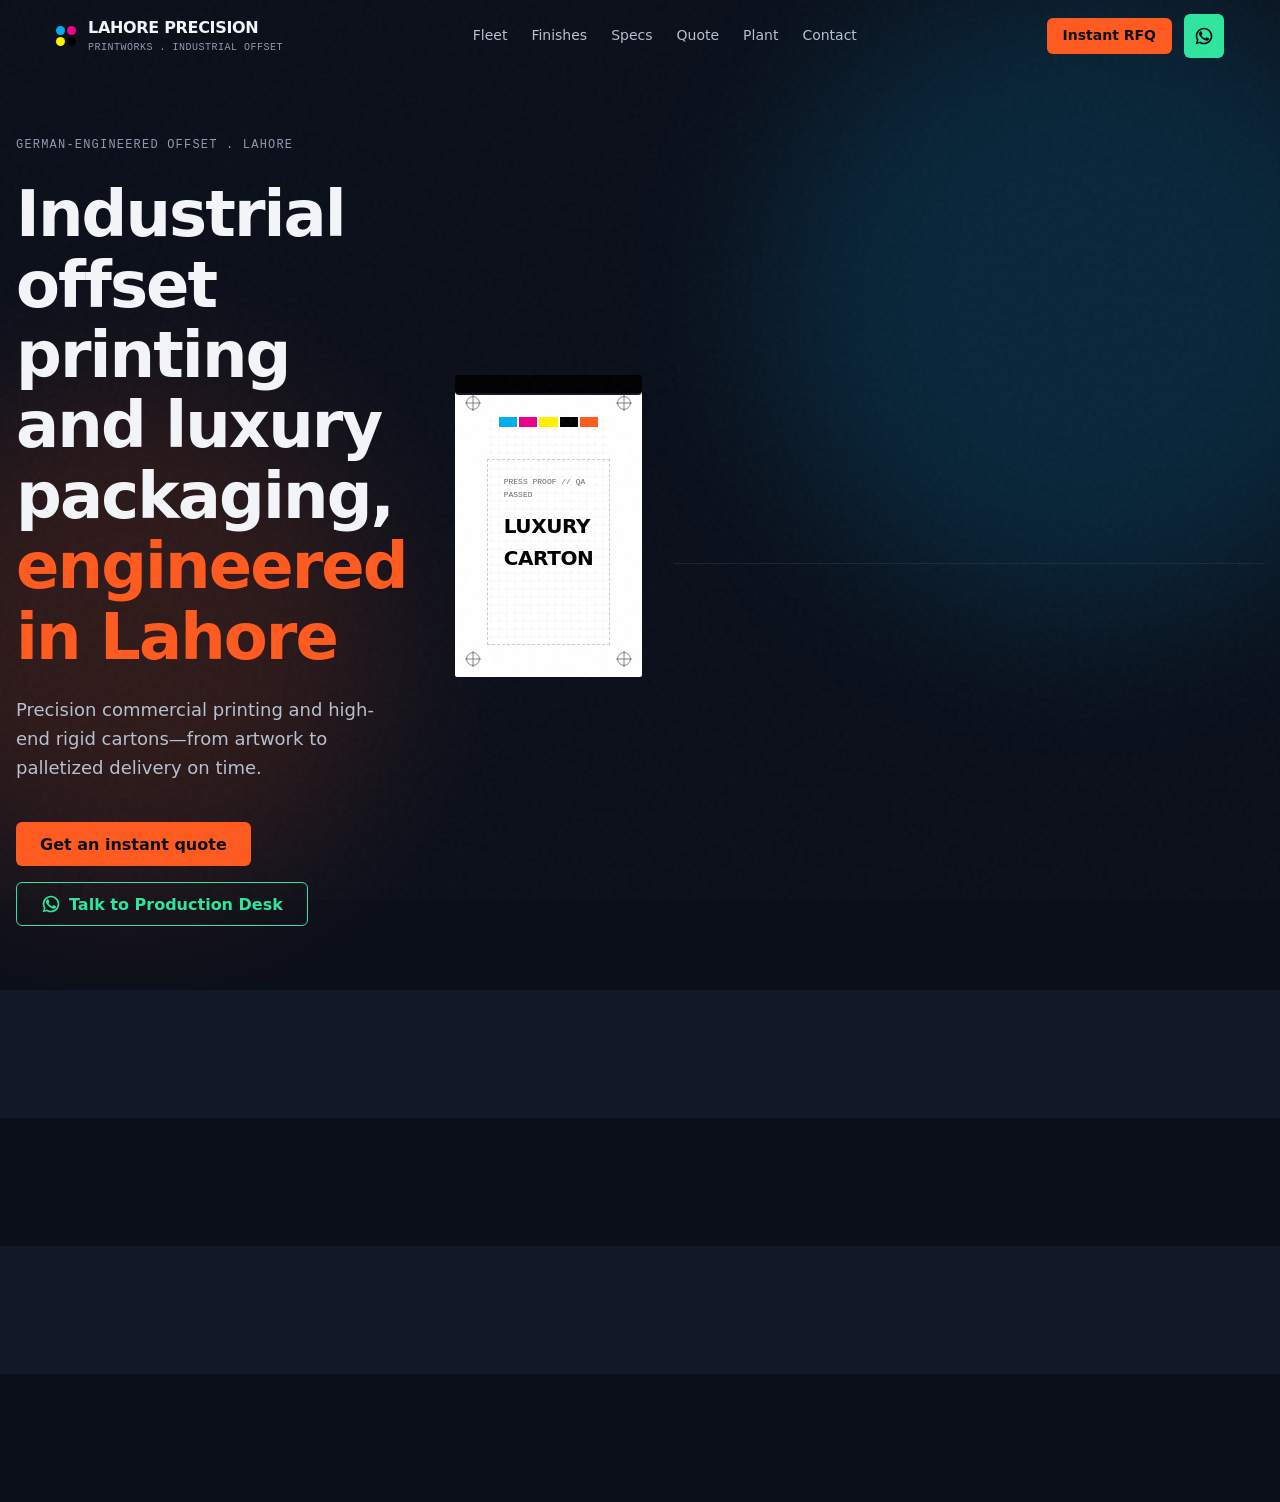
==== commit 547941fe: "feat: tokens, base, header and hero sections" ====
--- a/index.html
+++ b/index.html
@@ -3,30 +3,27 @@
 <head>
   <meta charset="utf-8">
   <meta name="viewport" content="width=device-width, initial-scale=1">
+  <title>Lahore Precision Printworks — Industrial Offset & Luxury Packaging</title>
+  <meta name="description" content="German-engineered offset printing and luxury packaging in Lahore. FMCG, pharma, cosmetics.">
+  <link rel="canonical" href="https://example.com/"> <!-- TODO -->
 
-  <title>Lahore Precision Printworks — Commercial Printing & Packaging</title>
-  <meta name="description" content="Lahore's leading B2B printing press specializing in folding cartons, pharma packaging, rigid boxes, and premium print finishing. Request a quote today.">
-  <link rel="canonical" href="https://example.com/"> <!-- TODO: real URL -->
+  <meta property="og:type" content="website">
+  <meta property="og:title" content="Lahore Precision Printworks — Industrial Offset">
+  <meta property="og:description" content="German-engineered offset printing and luxury packaging in Lahore.">
+  <meta property="og:url" content="https://example.com/"> <!-- TODO -->
+  <meta property="og:locale" content="en_PK">
 
-  <!-- Open Graph -->
-  <meta property="og:type" content="website">
-  <meta property="og:title" content="Lahore Precision Printworks — Commercial Printing & Packaging">
-  <meta property="og:description" content="Premium offset printing, die-cutting & finishing for pharma, FMCG, cosmetics. Get an instant quote.">
-  <meta property="og:url" content="https://example.com/"> <!-- TODO: real URL -->
-  <meta property="og:locale" content="en_PK">
-  <!-- <meta property="og:image" content="https://example.com/assets/og-image.jpg"> TODO: add OG image -->
-
-  <!-- Favicon (inline SVG) -->
+  <!-- Inline SVG favicon -->
   <link rel="icon" href="data:image/svg+xml,<svg xmlns='http://www.w3.org/2000/svg' viewBox='0 0 32 32'><rect width='32' height='32' rx='6' fill='%23FF5A1F'/><text x='50%25' y='55%25' dominant-baseline='central' text-anchor='middle' fill='%230A0F1A' font-family='sans-serif' font-weight='700' font-size='18'>P</text></svg>">
 
-  <!-- Preload main font -->
+  <!-- Fonts -->
   <link rel="preload" href="assets/inter-latin-400.woff2" as="font" type="font/woff2" crossorigin>
+  <link rel="preload" href="assets/inter-latin-600.woff2" as="font" type="font/woff2" crossorigin>
   <link rel="preload" href="assets/inter-latin-700.woff2" as="font" type="font/woff2" crossorigin>
-
   <link rel="stylesheet" href="styles.css">
 
-  <!-- Config must load before app.js -->
   <script src="config.js" defer></script>
+  <script src="rfq-logic.js" defer></script>
   <script src="assets/gsap.min.js" defer></script>
   <script src="assets/ScrollTrigger.min.js" defer></script>
   <script src="app.js" defer></script>
@@ -37,445 +34,133 @@
     "@context": "https://schema.org",
     "@type": "LocalBusiness",
     "name": "Lahore Precision Printworks",
-    "description": "Commercial offset printing press specializing in folding cartons, pharma packaging, rigid boxes, and premium finishing.",
-    "url": "https://example.com/",
     "telephone": "+920000000000",
-    "email": "info@example.com",
     "address": {
       "@type": "PostalAddress",
-      "streetAddress": "123 Industrial Area, Sundar Road",
+      "streetAddress": "Sundar Industrial Estate",
       "addressLocality": "Lahore",
-      "postalCode": "54000",
       "addressCountry": "PK"
-    },
-    "openingHours": "Mo-Sa 08:00-20:00",
-    "priceRange": "$$"
+    }
   }
   </script>
 </head>
-<body>
-  <!-- Skip link -->
+<body class="theme-dark">
   <a href="#quote" class="skip-link">Skip to Quote Form</a>
-
-  <!-- Noise overlay (atmosphere) -->
   <div class="noise-overlay" aria-hidden="true"></div>
 
-  <!-- Header sentinel for IntersectionObserver -->
-  <div id="header-sentinel" aria-hidden="true" style="position:absolute;top:0;left:0;width:1px;height:40px;pointer-events:none"></div>
+  <!-- Header Sentinel -->
+  <div id="header-sentinel" aria-hidden="true"></div>
 
-  <!-- ═══ HEADER ═══ -->
+  <!-- HEADER -->
   <header class="header" role="banner">
     <div class="container header__inner">
-      <a href="#" class="header__logo" aria-label="Lahore Precision Printworks — Home">
-        <span class="header__logo-accent">Lahore</span> Precision Printworks
+      <a href="#" class="header__brand" aria-label="Lahore Precision Printworks Home">
+        <div class="cmyk-dots" aria-hidden="true">
+          <span style="background-color: var(--cyan)"></span>
+          <span style="background-color: var(--magenta)"></span>
+          <span style="background-color: var(--yellow)"></span>
+          <span style="background-color: #000"></span>
+        </div>
+        <div class="brand-text">
+          <span class="brand-name">LAHORE PRECISION</span>
+          <span class="brand-tagline">Printworks . Industrial Offset</span>
+        </div>
       </a>
+      
       <nav class="header__nav" aria-label="Main navigation">
-        <a href="#capabilities">Capabilities</a>
-        <a href="#finishes">Finishes</a>
+        <a href="#fleet">Fleet</a>
+        <a href="#portfolio">Finishes</a>
+        <a href="#fleet">Specs</a>
         <a href="#quote">Quote</a>
         <a href="#plant">Plant</a>
         <a href="#contact">Contact</a>
       </nav>
-      <a href="#quote" class="btn btn--primary btn--sm header__cta">Get a Quote</a>
+
+      <div class="header__actions">
+        <a href="#quote" class="btn btn--primary btn--sm header__cta">Instant RFQ</a>
+        <a href="#" class="btn btn--wa btn--icon header__wa" aria-label="Production Desk WhatsApp" id="nav-wa">
+          <svg width="20" height="20" viewBox="0 0 24 24" fill="none"><path d="M17.472 14.382c-.297-.149-1.758-.867-2.03-.967-.273-.099-.471-.148-.67.15-.197.297-.767.966-.94 1.164-.173.199-.347.223-.644.075-.297-.15-1.255-.463-2.39-1.475-.883-.788-1.48-1.761-1.653-2.059-.173-.297-.018-.458.13-.606.134-.133.298-.347.446-.52.149-.174.198-.298.298-.497.099-.198.05-.371-.025-.52-.075-.149-.669-1.612-.916-2.207-.242-.579-.487-.5-.669-.51l-.57-.01c-.198 0-.52.074-.792.372-.272.297-1.04 1.016-1.04 2.479 0 1.462 1.065 2.875 1.213 3.074.149.198 2.096 3.2 5.077 4.487.709.306 1.262.489 1.694.625.712.227 1.36.195 1.871.118.571-.085 1.758-.719 2.006-1.413.248-.694.248-1.289.173-1.413-.074-.124-.272-.198-.57-.347z" fill="currentColor"/><path d="M12 2C6.477 2 2 6.477 2 12c0 1.89.525 3.66 1.438 5.168L2 22l4.832-1.438A9.96 9.96 0 0012 22c5.523 0 10-4.477 10-10S17.523 2 12 2zm0 18a8 8 0 01-4.243-1.214l-.257-.154-2.919.868.868-2.919-.154-.257A8 8 0 1112 20z" fill="currentColor"/></svg>
+        </a>
+        <button class="hamburger" aria-label="Open menu" aria-expanded="false" id="menu-btn">
+          <span></span><span></span><span></span>
+        </button>
+      </div>
     </div>
   </header>
 
-  <main id="main" role="main">
-
-    <!-- ═══ HERO ═══ -->
+  <main id="main">
+    <!-- HERO -->
     <section class="hero" aria-label="Hero">
-      <!-- Orange spotlight (desktop only, positioned via CSS vars from JS) -->
-      <div class="hero__spotlight" aria-hidden="true"></div>
-      <div class="hero__glow hero__glow--orange" aria-hidden="true"></div>
-      <div class="hero__glow hero__glow--blue" aria-hidden="true"></div>
+      <div class="glow-radial glow-radial--cyan" aria-hidden="true"></div>
+      <div class="glow-radial glow-radial--orange" aria-hidden="true"></div>
 
       <div class="container hero__grid">
         <div class="hero__content">
-          <p class="hero__eyebrow">COMMERCIAL OFFSET PRINTING</p>
+          <p class="hero__eyebrow">German-engineered offset . Lahore</p>
           <h1 class="hero__h1">
-            <span class="hero__h1-line">Precision Packaging,</span>
-            <span class="hero__h1-line hero__h1-accent">Printed at Scale</span>
+            <span class="hero__line">Industrial offset printing</span>
+            <span class="hero__line">and luxury packaging,</span>
+            <span class="hero__line hero__accent">engineered in Lahore</span>
           </h1>
           <p class="hero__sub">
-            Offset folding cartons, pharma packs and rigid boxes — from artwork to palletized delivery in 10 days.
+            Precision commercial printing and high-end rigid cartons—from artwork to palletized delivery on time.
           </p>
           <div class="hero__ctas">
-            <a href="#quote" class="btn btn--primary">Get a Quote</a>
-            <a href="#" class="btn btn--wa" id="hero-wa-btn" target="_blank" rel="noopener">
-              <!-- WhatsApp icon -->
-              <svg width="20" height="20" viewBox="0 0 24 24" fill="none" aria-hidden="true"><path d="M17.472 14.382c-.297-.149-1.758-.867-2.03-.967-.273-.099-.471-.148-.67.15-.197.297-.767.966-.94 1.164-.173.199-.347.223-.644.075-.297-.15-1.255-.463-2.39-1.475-.883-.788-1.48-1.761-1.653-2.059-.173-.297-.018-.458.13-.606.134-.133.298-.347.446-.52.149-.174.198-.298.298-.497.099-.198.05-.371-.025-.52-.075-.149-.669-1.612-.916-2.207-.242-.579-.487-.5-.669-.51l-.57-.01c-.198 0-.52.074-.792.372-.272.297-1.04 1.016-1.04 2.479 0 1.462 1.065 2.875 1.213 3.074.149.198 2.096 3.2 5.077 4.487.709.306 1.262.489 1.694.625.712.227 1.36.195 1.871.118.571-.085 1.758-.719 2.006-1.413.248-.694.248-1.289.173-1.413-.074-.124-.272-.198-.57-.347z" fill="currentColor"/><path d="M12 2C6.477 2 2 6.477 2 12c0 1.89.525 3.66 1.438 5.168L2 22l4.832-1.438A9.96 9.96 0 0012 22c5.523 0 10-4.477 10-10S17.523 2 12 2zm0 18a8 8 0 01-4.243-1.214l-.257-.154-2.919.868.868-2.919-.154-.257A8 8 0 1112 20z" fill="currentColor"/></svg>
-              WhatsApp Us
+            <a href="#quote" class="btn btn--primary">Get an instant quote</a>
+            <a href="#" class="btn btn--wa-outline" id="hero-wa-btn" target="_blank" rel="noopener">
+              <svg width="20" height="20" viewBox="0 0 24 24" fill="none"><path d="M17.472 14.382c-.297-.149-1.758-.867-2.03-.967-.273-.099-.471-.148-.67.15-.197.297-.767.966-.94 1.164-.173.199-.347.223-.644.075-.297-.15-1.255-.463-2.39-1.475-.883-.788-1.48-1.761-1.653-2.059-.173-.297-.018-.458.13-.606.134-.133.298-.347.446-.52.149-.174.198-.298.298-.497.099-.198.05-.371-.025-.52-.075-.149-.669-1.612-.916-2.207-.242-.579-.487-.5-.669-.51l-.57-.01c-.198 0-.52.074-.792.372-.272.297-1.04 1.016-1.04 2.479 0 1.462 1.065 2.875 1.213 3.074.149.198 2.096 3.2 5.077 4.487.709.306 1.262.489 1.694.625.712.227 1.36.195 1.871.118.571-.085 1.758-.719 2.006-1.413.248-.694.248-1.289.173-1.413-.074-.124-.272-.198-.57-.347z" fill="currentColor"/><path d="M12 2C6.477 2 2 6.477 2 12c0 1.89.525 3.66 1.438 5.168L2 22l4.832-1.438A9.96 9.96 0 0012 22c5.523 0 10-4.477 10-10S17.523 2 12 2zm0 18a8 8 0 01-4.243-1.214l-.257-.154-2.919.868.868-2.919-.154-.257A8 8 0 1112 20z" fill="currentColor"/></svg>
+              Talk to Production Desk
             </a>
           </div>
         </div>
 
-        <!-- Press sheet visual (CSS/SVG) -->
-        <div class="hero__press-sheet" aria-hidden="true">
-          <div class="press-sheet">
-            <!-- Registration targets -->
-            <svg class="press-sheet__reg press-sheet__reg--tl" viewBox="0 0 24 24"><circle cx="12" cy="12" r="8" stroke="currentColor" stroke-width="1" fill="none"/><circle cx="12" cy="12" r="3" fill="currentColor"/><line x1="0" y1="12" x2="24" y2="12" stroke="currentColor" stroke-width="0.5"/><line x1="12" y1="0" x2="12" y2="24" stroke="currentColor" stroke-width="0.5"/></svg>
-            <svg class="press-sheet__reg press-sheet__reg--tr" viewBox="0 0 24 24"><circle cx="12" cy="12" r="8" stroke="currentColor" stroke-width="1" fill="none"/><circle cx="12" cy="12" r="3" fill="currentColor"/><line x1="0" y1="12" x2="24" y2="12" stroke="currentColor" stroke-width="0.5"/><line x1="12" y1="0" x2="12" y2="24" stroke="currentColor" stroke-width="0.5"/></svg>
-            <svg class="press-sheet__reg press-sheet__reg--bl" viewBox="0 0 24 24"><circle cx="12" cy="12" r="8" stroke="currentColor" stroke-width="1" fill="none"/><circle cx="12" cy="12" r="3" fill="currentColor"/><line x1="0" y1="12" x2="24" y2="12" stroke="currentColor" stroke-width="0.5"/><line x1="12" y1="0" x2="12" y2="24" stroke="currentColor" stroke-width="0.5"/></svg>
-
-            <!-- Crop marks -->
-            <div class="press-sheet__crop press-sheet__crop--tl"></div>
-            <div class="press-sheet__crop press-sheet__crop--tr"></div>
-            <div class="press-sheet__crop press-sheet__crop--bl"></div>
-            <div class="press-sheet__crop press-sheet__crop--br"></div>
-
-            <!-- CMYK color bar -->
-            <div class="press-sheet__colorbar">
-              <span style="background:#00FFFF"></span>
-              <span style="background:#FF00FF"></span>
-              <span style="background:#FFFF00"></span>
-              <span style="background:#000000"></span>
-              <span style="background:#FF5A1F"></span>
-              <span style="background:#00FFFF"></span>
-              <span style="background:#FF00FF"></span>
-              <span style="background:#FFFF00"></span>
-            </div>
-
-            <!-- Halftone dot pattern area -->
-            <div class="press-sheet__halftone"></div>
-
-            <!-- Inner content area -->
-            <div class="press-sheet__content">
-              <div class="press-sheet__label">PRESS PROOF — LAHORE PRECISION PRINTWORKS</div>
-              <div class="press-sheet__product">FOLDING CARTON</div>
-              <div class="press-sheet__spec">6-COLOR OFFSET · SPOT UV · 300GSM SBS</div>
+        <div class="hero__visual" aria-hidden="true">
+          <!-- Press slot animation -->
+          <div class="hero__press-machine">
+            <div class="press-machine-slot"></div>
+            <div class="press-machine-paper" id="hero-paper">
+              <div class="printed-sheet">
+                <!-- Registration marks -->
+                <svg class="reg-mark reg-tl" width="20" height="20" viewBox="0 0 20 20"><circle cx="10" cy="10" r="8" stroke="currentColor" fill="none"/><line x1="0" y1="10" x2="20" y2="10" stroke="currentColor"/><line x1="10" y1="0" x2="10" y2="20" stroke="currentColor"/></svg>
+                <svg class="reg-mark reg-tr" width="20" height="20" viewBox="0 0 20 20"><circle cx="10" cy="10" r="8" stroke="currentColor" fill="none"/><line x1="0" y1="10" x2="20" y2="10" stroke="currentColor"/><line x1="10" y1="0" x2="10" y2="20" stroke="currentColor"/></svg>
+                <svg class="reg-mark reg-bl" width="20" height="20" viewBox="0 0 20 20"><circle cx="10" cy="10" r="8" stroke="currentColor" fill="none"/><line x1="0" y1="10" x2="20" y2="10" stroke="currentColor"/><line x1="10" y1="0" x2="10" y2="20" stroke="currentColor"/></svg>
+                <svg class="reg-mark reg-br" width="20" height="20" viewBox="0 0 20 20"><circle cx="10" cy="10" r="8" stroke="currentColor" fill="none"/><line x1="0" y1="10" x2="20" y2="10" stroke="currentColor"/><line x1="10" y1="0" x2="10" y2="20" stroke="currentColor"/></svg>
+                
+                <!-- CMYK Color Bar -->
+                <div class="color-bar">
+                  <span style="background:var(--cyan)"></span><span style="background:var(--magenta)"></span><span style="background:var(--yellow)"></span><span style="background:#000"></span><span style="background:var(--accent)"></span>
+                </div>
+                
+                <div class="halftone-bg"></div>
+                <div class="sheet-content">
+                  <div class="sheet-id">PRESS PROOF // QA PASSED</div>
+                  <div class="sheet-title">LUXURY CARTON</div>
+                </div>
+              </div>
             </div>
           </div>
         </div>
       </div>
 
       <div class="container">
-        <div class="hero__stats" id="hero-stats" aria-label="Key statistics">
-          <!-- Rendered by JS from config -->
+        <div class="hero__stats" id="hero-stats">
+          <!-- Populated by JS -->
         </div>
       </div>
     </section>
 
-    <!-- ═══ INDUSTRIES ═══ -->
-    <section class="industries section--below-fold" aria-label="Industries we serve">
-      <div class="container">
-        <div class="industries__list" id="industries-list">
-          <!-- Rendered by JS from config -->
-        </div>
-      </div>
-    </section>
+    <!-- PORTFOLIO PLACEHOLDER -->
+    <section id="portfolio" class="section section--surface"></section>
+    
+    <!-- FLEET PLACEHOLDER -->
+    <section id="fleet" class="section section--base"></section>
 
-    <!-- ═══ CAPABILITIES ═══ -->
-    <section id="capabilities" class="section section--base section--below-fold" aria-label="Our capabilities">
-      <div class="section__glow section__glow--left" aria-hidden="true"></div>
-      <div class="container">
-        <p class="section__eyebrow">EQUIPMENT</p>
-        <h2 class="section__title">Press &amp; Finishing <span class="section__title-accent">Capabilities</span></h2>
-        <p class="section__subtitle">World-class offset and post-press equipment configured for packaging production.</p>
-        <div class="capabilities__grid" id="capabilities-grid">
-          <!-- Rendered by JS from config -->
-        </div>
-      </div>
-    </section>
+    <!-- QUOTE PLACEHOLDER -->
+    <section id="quote" class="section section--surface"></section>
 
-    <!-- ═══ FINISH SHOWCASE ═══ -->
-    <section id="finishes" class="section section--surface section--below-fold" aria-label="Premium finishes">
-      <div class="section__glow section__glow--right" aria-hidden="true"></div>
-      <div class="container">
-        <p class="section__eyebrow">FINISHING</p>
-        <h2 class="section__title">Premium <span class="section__title-accent">Finishes</span></h2>
-        <p class="section__subtitle">Elevate your packaging with specialty finishes that command shelf attention.</p>
-        <div class="finish-showcase" id="finish-showcase">
-          <!-- Spot UV -->
-          <div class="finish-tile" data-finish="spot-uv">
-            <div class="finish-tile__highlight" aria-hidden="true"></div>
-            <div class="finish-tile__icon">
-              <svg viewBox="0 0 40 40" fill="none"><circle cx="20" cy="20" r="14" stroke="currentColor" stroke-width="1.5"/><circle cx="20" cy="20" r="6" fill="currentColor" opacity="0.3"/><path d="M20 6v4M20 30v4M6 20h4M30 20h4" stroke="currentColor" stroke-width="1"/></svg>
-            </div>
-            <h3 class="finish-tile__name">Spot UV</h3>
-            <p class="finish-tile__desc">High-gloss selective coating for dramatic contrast on matte substrates.</p>
-          </div>
-          <!-- Hot Foil -->
-          <div class="finish-tile finish-tile--foil" data-finish="hot-foil">
-            <div class="finish-tile__highlight" aria-hidden="true"></div>
-            <div class="finish-tile__icon">
-              <svg viewBox="0 0 40 40" fill="none"><rect x="8" y="10" width="24" height="20" rx="2" stroke="currentColor" stroke-width="1.5"/><path d="M14 18l4 6h-8l4-6zM22 16l6 8h-12l6-8z" fill="currentColor" opacity="0.2"/><circle cx="28" cy="14" r="3" fill="currentColor" opacity="0.3"/></svg>
-            </div>
-            <h3 class="finish-tile__name">Hot Foil</h3>
-            <p class="finish-tile__desc">Metallic foil stamping in gold, silver, copper and holographic finishes.</p>
-          </div>
-          <!-- Embossing -->
-          <div class="finish-tile" data-finish="embossing">
-            <div class="finish-tile__highlight" aria-hidden="true"></div>
-            <div class="finish-tile__icon">
-              <svg viewBox="0 0 40 40" fill="none"><path d="M10 28c0-2 3-6 10-6s10 4 10 6" stroke="currentColor" stroke-width="1.5"/><path d="M12 24c0-2 2-5 8-5s8 3 8 5" stroke="currentColor" stroke-width="1" opacity="0.5"/><path d="M14 20c0-1.5 2-4 6-4s6 2.5 6 4" stroke="currentColor" stroke-width="0.75" opacity="0.3"/></svg>
-            </div>
-            <h3 class="finish-tile__name">Embossing</h3>
-            <p class="finish-tile__desc">Multi-level relief embossing and debossing for tactile brand presence.</p>
-          </div>
-          <!-- Soft-touch -->
-          <div class="finish-tile" data-finish="soft-touch">
-            <div class="finish-tile__highlight" aria-hidden="true"></div>
-            <div class="finish-tile__icon">
-              <svg viewBox="0 0 40 40" fill="none"><rect x="8" y="8" width="24" height="24" rx="4" stroke="currentColor" stroke-width="1.5"/><path d="M12 20c2-4 6-4 8 0s6 4 8 0" stroke="currentColor" stroke-width="1.5" opacity="0.4"/></svg>
-            </div>
-            <h3 class="finish-tile__name">Soft-touch</h3>
-            <p class="finish-tile__desc">Velvety matte lamination for a premium tactile finish that invites touch.</p>
-          </div>
-        </div>
-      </div>
-    </section>
+    <!-- PLANT PLACEHOLDER -->
+    <section id="plant" class="section section--base"></section>
 
-    <!-- ═══ RFQ CONFIGURATOR ═══ -->
-    <section id="quote" class="section section--base" aria-label="Request a quote">
-      <div class="section__glow section__glow--center" aria-hidden="true"></div>
-      <div class="container">
-        <div class="rfq__header">
-          <p class="section__eyebrow">CONFIGURE</p>
-          <h2 class="section__title">Configure Your <span class="section__title-accent">Print Job</span></h2>
-          <p class="section__subtitle" style="margin-left:auto;margin-right:auto;">
-            Fill in the specs below for an indicative price range. We'll confirm the final quote after artwork review.
-          </p>
-        </div>
-
-        <div class="rfq__layout">
-          <!-- Form -->
-          <div class="rfq__form-wrap">
-            <div id="rfq-form" role="form" aria-label="RFQ configurator">
-
-              <!-- Product type -->
-              <div class="form-group">
-                <label for="rfq-product" class="form-label form-label--required">Product Type</label>
-                <select id="rfq-product" class="form-select" required>
-                  <option value="">Select a product…</option>
-                </select>
-                <div class="form-error" id="rfq-product-error" role="alert">Please select a product type.</div>
-              </div>
-
-              <!-- Size -->
-              <div class="form-group">
-                <label class="form-label">Dimensions <span class="form-label__unit">(mm)</span></label>
-                <div class="size-row">
-                  <div>
-                    <input type="number" id="rfq-length" class="form-input" placeholder="Length" inputmode="decimal" min="1" step="any" aria-label="Length in mm">
-                  </div>
-                  <div>
-                    <input type="number" id="rfq-width" class="form-input" placeholder="Width" inputmode="decimal" min="1" step="any" aria-label="Width in mm">
-                  </div>
-                  <div>
-                    <input type="number" id="rfq-height" class="form-input" placeholder="Height" inputmode="decimal" min="0" step="any" aria-label="Height in mm">
-                  </div>
-                </div>
-                <div class="form-hint">L × W × H. Height is optional for flat items.</div>
-              </div>
-
-              <!-- Paper stock -->
-              <div class="form-group">
-                <label for="rfq-stock" class="form-label form-label--required">Paper Stock &amp; GSM</label>
-                <select id="rfq-stock" class="form-select" required>
-                  <option value="">Select stock…</option>
-                </select>
-                <div class="form-error" id="rfq-stock-error" role="alert">Please select a paper stock.</div>
-              </div>
-
-              <!-- Colors -->
-              <div class="form-group">
-                <label for="rfq-colors" class="form-label form-label--required">Colors</label>
-                <select id="rfq-colors" class="form-select" required>
-                  <option value="">Select color mode…</option>
-                </select>
-                <div class="form-error" id="rfq-colors-error" role="alert">Please select a color option.</div>
-              </div>
-
-              <!-- Finishes -->
-              <div class="form-group">
-                <label class="form-label">Finishes</label>
-                <div class="checkbox-group" id="rfq-finishes">
-                  <!-- Rendered by JS -->
-                </div>
-              </div>
-
-              <!-- Quantity -->
-              <div class="form-group">
-                <label for="rfq-qty" class="form-label form-label--required">Quantity</label>
-                <input type="number" id="rfq-qty" class="form-input" placeholder="e.g. 5000" inputmode="numeric" min="100" required aria-label="Quantity">
-                <div class="qty-presets" id="rfq-qty-presets" aria-label="Quick quantity presets">
-                  <!-- Rendered by JS -->
-                </div>
-                <div class="form-error" id="rfq-qty-error" role="alert">Please enter a quantity (min 100).</div>
-              </div>
-
-              <!-- Turnaround -->
-              <div class="form-group">
-                <label for="rfq-turnaround" class="form-label form-label--required">Turnaround</label>
-                <select id="rfq-turnaround" class="form-select" required>
-                  <option value="">Select turnaround…</option>
-                </select>
-                <div class="form-error" id="rfq-turnaround-error" role="alert">Please select a turnaround option.</div>
-              </div>
-
-              <div class="form-divider"></div>
-
-              <!-- Company -->
-              <div class="form-group">
-                <label for="rfq-company" class="form-label form-label--required">Company Name</label>
-                <input type="text" id="rfq-company" class="form-input" placeholder="Your company" required>
-                <div class="form-error" id="rfq-company-error" role="alert">Please enter your company name.</div>
-              </div>
-
-              <!-- Contact name -->
-              <div class="form-group">
-                <label for="rfq-name" class="form-label form-label--required">Contact Name</label>
-                <input type="text" id="rfq-name" class="form-input" placeholder="Full name" required>
-                <div class="form-error" id="rfq-name-error" role="alert">Please enter your name.</div>
-              </div>
-
-              <!-- Phone -->
-              <div class="form-group">
-                <label for="rfq-phone" class="form-label form-label--required">Phone (WhatsApp)</label>
-                <input type="tel" id="rfq-phone" class="form-input" placeholder="+92 3XX XXXXXXX" required aria-describedby="rfq-phone-hint">
-                <div class="form-hint" id="rfq-phone-hint">Include country code. This number will be used for WhatsApp follow-up.</div>
-                <div class="form-error" id="rfq-phone-error" role="alert">Please enter a valid phone number (7–15 digits).</div>
-              </div>
-
-              <!-- Notes -->
-              <div class="form-group">
-                <label for="rfq-notes" class="form-label">Additional Notes</label>
-                <textarea id="rfq-notes" class="form-textarea" placeholder="Special requirements, artwork details, delivery location…"></textarea>
-              </div>
-
-            </div>
-          </div>
-
-          <!-- Summary panel — Job Ticket -->
-          <div class="rfq__summary-wrap">
-            <div class="job-ticket" aria-live="polite" aria-label="Quote summary">
-              <!-- Perforated edge -->
-              <div class="job-ticket__perforation" aria-hidden="true"></div>
-
-              <div class="job-ticket__header">
-                <div class="job-ticket__logo">LPP</div>
-                <div>
-                  <div class="job-ticket__title">JOB TICKET</div>
-                  <div class="job-ticket__rfq" id="rfq-number"></div>
-                </div>
-              </div>
-
-              <div class="job-ticket__body">
-                <div class="summary-list" id="summary-list">
-                  <div class="summary-list__row" data-field="product">
-                    <span class="summary-list__label">PRODUCT</span>
-                    <span class="summary-list__value" id="sum-product">—</span>
-                  </div>
-                  <div class="summary-list__row" data-field="size">
-                    <span class="summary-list__label">SIZE</span>
-                    <span class="summary-list__value" id="sum-size">—</span>
-                  </div>
-                  <div class="summary-list__row" data-field="stock">
-                    <span class="summary-list__label">STOCK</span>
-                    <span class="summary-list__value" id="sum-stock">—</span>
-                  </div>
-                  <div class="summary-list__row" data-field="colors">
-                    <span class="summary-list__label">COLORS</span>
-                    <span class="summary-list__value" id="sum-colors">—</span>
-                  </div>
-                  <div class="summary-list__row" data-field="finishes">
-                    <span class="summary-list__label">FINISHES</span>
-                    <span class="summary-list__value" id="sum-finishes">—</span>
-                  </div>
-                  <div class="summary-list__row" data-field="qty">
-                    <span class="summary-list__label">QUANTITY</span>
-                    <span class="summary-list__value" id="sum-qty">—</span>
-                  </div>
-                  <div class="summary-list__row" data-field="turnaround">
-                    <span class="summary-list__label">TURNAROUND</span>
-                    <span class="summary-list__value" id="sum-turnaround">—</span>
-                  </div>
-                </div>
-              </div>
-
-              <div class="job-ticket__estimate">
-                <div class="summary-estimate" id="summary-estimate">
-                  <div class="summary-estimate__label">INDICATIVE ESTIMATE</div>
-                  <div class="summary-estimate__range" id="sum-range" aria-live="polite">Fill in specs above</div>
-                  <div class="summary-estimate__unit" id="sum-unit"></div>
-                  <div class="summary-estimate__note">Indicative only. Final quote after artwork and stock review.</div>
-                </div>
-              </div>
-
-              <div class="job-ticket__actions">
-                <button type="button" class="btn btn--wa btn--send-wa" id="btn-send-wa" disabled>
-                  <svg width="20" height="20" viewBox="0 0 24 24" fill="none" aria-hidden="true"><path d="M17.472 14.382c-.297-.149-1.758-.867-2.03-.967-.273-.099-.471-.148-.67.15-.197.297-.767.966-.94 1.164-.173.199-.347.223-.644.075-.297-.15-1.255-.463-2.39-1.475-.883-.788-1.48-1.761-1.653-2.059-.173-.297-.018-.458.13-.606.134-.133.298-.347.446-.52.149-.174.198-.298.298-.497.099-.198.05-.371-.025-.52-.075-.149-.669-1.612-.916-2.207-.242-.579-.487-.5-.669-.51l-.57-.01c-.198 0-.52.074-.792.372-.272.297-1.04 1.016-1.04 2.479 0 1.462 1.065 2.875 1.213 3.074.149.198 2.096 3.2 5.077 4.487.709.306 1.262.489 1.694.625.712.227 1.36.195 1.871.118.571-.085 1.758-.719 2.006-1.413.248-.694.248-1.289.173-1.413-.074-.124-.272-.198-.57-.347z" fill="currentColor"/><path d="M12 2C6.477 2 2 6.477 2 12c0 1.89.525 3.66 1.438 5.168L2 22l4.832-1.438A9.96 9.96 0 0012 22c5.523 0 10-4.477 10-10S17.523 2 12 2zm0 18a8 8 0 01-4.243-1.214l-.257-.154-2.919.868.868-2.919-.154-.257A8 8 0 1112 20z" fill="currentColor"/></svg>
-                  Send RFQ on WhatsApp
-                </button>
-                <div class="summary-secondary">
-                  <button type="button" class="btn btn--secondary btn--sm" id="btn-copy-spec" disabled>Copy Spec</button>
-                  <button type="button" class="btn btn--secondary btn--sm" id="btn-email" disabled>Email Instead</button>
-                </div>
-              </div>
-
-              <!-- Printer animation container -->
-              <div class="printer-anim" id="printer-anim" aria-hidden="true">
-                <div class="printer-anim__body">
-                  <div class="printer-anim__slot"></div>
-                  <div class="printer-anim__paper" id="printer-paper"></div>
-                </div>
-              </div>
-            </div>
-          </div>
-        </div>
-
-      </div>
-    </section>
-
-    <!-- ═══ TRUST ═══ -->
-    <section id="trust" class="section section--surface section--below-fold trust" aria-label="Certifications and clients">
-      <div class="container">
-        <p class="section__eyebrow">TRUST</p>
-        <h2 class="section__title">Certifications &amp; <span class="section__title-accent">Clients</span></h2>
-        <div class="trust__certs" id="trust-certs">
-          <!-- Rendered by JS if enabled -->
-        </div>
-        <div class="trust__clients" id="trust-clients">
-          <!-- Rendered by JS if clients exist -->
-        </div>
-      </div>
-    </section>
-
-    <!-- ═══ PLANT & CONTACT ═══ -->
-    <section id="plant" class="section section--base section--below-fold" aria-label="Plant and contact information">
-      <div class="container">
-        <p class="section__eyebrow">FACILITY</p>
-        <h2 class="section__title">Our <span class="section__title-accent">Plant</span></h2>
-        <p class="section__subtitle">Visit our facility or get in touch for a consultation.</p>
-        <div class="plant__grid" id="plant-grid">
-          <!-- Rendered by JS from config -->
-        </div>
-      </div>
-    </section>
   </main>
-
-  <!-- ═══ FOOTER ═══ -->
-  <footer id="contact" class="footer" role="contentinfo">
-    <div class="container">
-      <p class="footer__text">
-        &copy; <span id="footer-year"></span> Lahore Precision Printworks. All rights reserved.
-      </p>
-    </div>
-  </footer>
-
-  <!-- Floating WhatsApp button (mobile) -->
-  <a href="#" class="wa-float" id="wa-float" target="_blank" rel="noopener" aria-label="Chat on WhatsApp">
-    <svg viewBox="0 0 24 24" fill="none" aria-hidden="true"><path d="M17.472 14.382c-.297-.149-1.758-.867-2.03-.967-.273-.099-.471-.148-.67.15-.197.297-.767.966-.94 1.164-.173.199-.347.223-.644.075-.297-.15-1.255-.463-2.39-1.475-.883-.788-1.48-1.761-1.653-2.059-.173-.297-.018-.458.13-.606.134-.133.298-.347.446-.52.149-.174.198-.298.298-.497.099-.198.05-.371-.025-.52-.075-.149-.669-1.612-.916-2.207-.242-.579-.487-.5-.669-.51l-.57-.01c-.198 0-.52.074-.792.372-.272.297-1.04 1.016-1.04 2.479 0 1.462 1.065 2.875 1.213 3.074.149.198 2.096 3.2 5.077 4.487.709.306 1.262.489 1.694.625.712.227 1.36.195 1.871.118.571-.085 1.758-.719 2.006-1.413.248-.694.248-1.289.173-1.413-.074-.124-.272-.198-.57-.347z" fill="currentColor"/><path d="M12 2C6.477 2 2 6.477 2 12c0 1.89.525 3.66 1.438 5.168L2 22l4.832-1.438A9.96 9.96 0 0012 22c5.523 0 10-4.477 10-10S17.523 2 12 2zm0 18a8 8 0 01-4.243-1.214l-.257-.154-2.919.868.868-2.919-.154-.257A8 8 0 1112 20z" fill="currentColor"/></svg>
-  </a>
-
-  <!-- Mobile estimate bar -->
-  <div class="mobile-estimate-bar" id="mobile-estimate-bar" aria-live="polite">
-    <div>
-      <div class="mobile-estimate-bar__price" id="mob-est-price">—</div>
-      <div class="mobile-estimate-bar__unit" id="mob-est-unit"></div>
-    </div>
-    <a href="#quote" class="btn btn--primary btn--sm">Send Quote</a>
-  </div>
-
 </body>
 </html>
--- a/styles.css
+++ b/styles.css
@@ -1,1437 +1,178 @@
-/* ============================================================
-   Lahore Precision Printworks — Premium Redesign Styles
-   ============================================================ */
+/* ==========================================================================
+   Lahore Precision Printworks - Base, Header, and Hero Styles
+   ========================================================================== */
 
-/* ── Design tokens ─────────────────────────────────────────── */
 :root {
   --bg-base: #0A0F1A;
-  --bg-surface: #0E1425;
-  --bg-raised: #141C2E;
-  --bg-card: rgba(20, 28, 46, 0.65);
-  --line: rgba(255, 255, 255, 0.08);
-  --line-strong: rgba(255, 255, 255, 0.14);
+  --bg-surface: #111827;
+  --bg-raised: #182236;
+  --line: rgba(255,255,255,0.08);
   --text: #F3F5F9;
   --text-2: #B7C0CF;
-  --text-muted: #6B7A92;
+  --text-muted: #8E99AD;
   --accent: #FF5A1F;
-  --accent-hover: #E5501B;
   --accent-text: #FF7A45;
-  --accent-glow: rgba(255, 90, 31, 0.15);
   --on-accent: #0A0F1A;
-  --gold: #D4A853;
-  --gold-light: #F0D68A;
   --wa: #2EE59D;
-  --wa-hover: #26CC8A;
+  --foil: #E3B65B;
+  --cyan: #00AEEF;
+  --magenta: #EC008C;
+  --yellow: #FFF200;
 
-  --font-main: 'Inter', -apple-system, BlinkMacSystemFont, 'Segoe UI', Roboto, 'Helvetica Neue', Arial, sans-serif;
-  --font-display: 'Inter', -apple-system, BlinkMacSystemFont, 'Segoe UI', Roboto, 'Helvetica Neue', Arial, sans-serif;
-  --font-mono: 'SF Mono', 'Cascadia Code', 'Fira Code', 'Consolas', monospace;
+  --font-main: 'Inter', system-ui, sans-serif;
+  --font-mono: 'SF Mono', Consolas, monospace;
 
-  --space-1: 4px;
-  --space-2: 8px;
-  --space-3: 12px;
-  --space-4: 16px;
-  --space-5: 24px;
-  --space-6: 32px;
-  --space-7: 48px;
-  --space-8: 64px;
-  --space-9: 96px;
-
-  --radius-sm: 6px;
-  --radius-md: 10px;
-  --radius-lg: 16px;
-  --radius-xl: 24px;
-
-  --max-w: 1200px;
-  --header-h: 64px;
-
-  --transition: 200ms ease;
-  --ease-out: cubic-bezier(0.16, 1, 0.3, 1);
+  --header-h: 72px;
 }
 
-/* ── Font face ─────────────────────────────────────────────── */
-@font-face {
-  font-family: 'Inter';
-  src: url('assets/inter-latin-400.woff2') format('woff2');
-  font-weight: 400;
-  font-style: normal;
-  font-display: swap;
-  unicode-range: U+0000-007F, U+00A0-00FF, U+0100-017F, U+0180-024F;
+/* Reset */
+*, *::before, *::after { box-sizing: border-box; margin: 0; padding: 0; }
+html { scroll-behavior: smooth; font-size: 16px; scroll-padding-top: var(--header-h); }
+body {
+  font-family: var(--font-main);
+  background: var(--bg-base);
+  color: var(--text);
+  line-height: 1.6;
+  overflow-x: hidden;
+  -webkit-font-smoothing: antialiased;
+}
+a { color: inherit; text-decoration: none; }
+button, input, select, textarea { font: inherit; color: inherit; }
+
+/* Focus & A11y */
+:focus-visible { outline: 2px solid var(--accent); outline-offset: 2px; }
+.skip-link {
+  position: absolute; top: -100px; left: 1rem;
+  background: var(--accent); color: var(--on-accent);
+  padding: 0.5rem 1rem; z-index: 9999; border-radius: 4px; font-weight: bold;
+}
+.skip-link:focus { top: 1rem; }
+
+/* Atmosphere */
+.noise-overlay {
+  position: fixed; inset: 0; z-index: 9998; pointer-events: none; opacity: 0.03;
+  background-image: url("data:image/svg+xml,%3Csvg viewBox='0 0 200 200' xmlns='http://www.w3.org/2000/svg'%3E%3Cfilter id='n'%3E%3CfeTurbulence type='fractalNoise' baseFrequency='0.9' numOctaves='3' stitchTiles='stitch'/%3E%3C/filter%3E%3Crect width='100%25' height='100%25' filter='url(%23n)'/%3E%3C/svg%3E");
+}
+.glow-radial {
+  position: absolute; border-radius: 50%; pointer-events: none; filter: blur(80px); opacity: 0.15; z-index: 0;
+}
+.glow-radial--cyan { width: 50vw; height: 50vw; top: -10%; right: -10%; background: var(--cyan); }
+.glow-radial--orange { width: 40vw; height: 40vw; bottom: 10%; left: -10%; background: var(--accent); }
+
+/* Layout */
+.container { width: 100%; max-width: 1200px; margin: 0 auto; padding: 0 16px; }
+.section { padding: 4rem 0; position: relative; }
+.section--surface { background: var(--bg-surface); }
+
+/* Buttons */
+.btn {
+  display: inline-flex; align-items: center; justify-content: center; gap: 8px;
+  min-height: 44px; padding: 0 24px; border-radius: 6px; font-weight: 600; cursor: pointer;
+  transition: transform 0.2s, background 0.2s, opacity 0.2s; white-space: nowrap;
+}
+.btn:active { transform: scale(0.98); }
+.btn--primary { background: var(--accent); color: var(--on-accent); }
+.btn--primary:hover { background: var(--accent-text); }
+.btn--wa { background: var(--wa); color: var(--on-accent); }
+.btn--wa-outline { border: 1px solid var(--wa); color: var(--wa); }
+.btn--wa-outline:hover { background: rgba(46,229,157,0.1); }
+.btn--sm { min-height: 36px; padding: 0 16px; font-size: 0.875rem; }
+.btn--icon { padding: 0 10px; }
+
+/* --------------------------------------------------------------------------
+   HEADER
+   -------------------------------------------------------------------------- */
+#header-sentinel { position: absolute; top: 0; width: 1px; height: 40px; }
+.header {
+  position: sticky; top: 0; z-index: 100; height: var(--header-h);
+  background: transparent; border-bottom: 1px solid transparent;
+  transition: background 0.3s, border-color 0.3s, backdrop-filter 0.3s;
+}
+.header--solid {
+  background: rgba(10, 15, 26, 0.85); border-bottom-color: var(--line);
+  backdrop-filter: blur(12px); -webkit-backdrop-filter: blur(12px);
+}
+.header__inner { display: flex; align-items: center; justify-content: space-between; height: 100%; }
+.header__brand { display: flex; align-items: center; gap: 12px; z-index: 2; }
+.cmyk-dots { display: grid; grid-template-columns: 1fr 1fr; gap: 2px; width: 20px; height: 20px; }
+.cmyk-dots span { display: block; width: 100%; height: 100%; border-radius: 50%; }
+.brand-text { display: flex; flex-direction: column; }
+.brand-name { font-weight: 700; font-size: 1rem; letter-spacing: -0.02em; }
+.brand-tagline { font-family: var(--font-mono); font-size: 0.625rem; color: var(--text-muted); text-transform: uppercase; letter-spacing: 0.05em; }
+
+.header__nav { display: none; gap: 24px; }
+.header__nav a { font-size: 0.875rem; font-weight: 500; color: var(--text-2); transition: color 0.2s; white-space: nowrap; }
+.header__nav a:hover { color: var(--text); }
+.header__actions { display: flex; align-items: center; gap: 12px; }
+
+.hamburger {
+  display: flex; flex-direction: column; gap: 4px; background: none; border: none; padding: 8px; cursor: pointer;
+}
+.hamburger span { display: block; width: 24px; height: 2px; background: var(--text); transition: 0.2s; }
+
+/* --------------------------------------------------------------------------
+   HERO
+   -------------------------------------------------------------------------- */
+.hero {
+  min-height: max(600px, calc(100vh - var(--header-h))); display: flex; align-items: center;
+  padding: 4rem 0; position: relative;
+}
+.hero__grid { display: grid; grid-template-columns: 1fr; gap: 3rem; align-items: center; position: relative; z-index: 1; }
+.hero__content { max-width: 600px; }
+.hero__eyebrow {
+  font-family: var(--font-mono); font-size: 0.75rem; color: var(--text-muted); text-transform: uppercase;
+  letter-spacing: 0.1em; margin-bottom: 1.5rem;
+}
+.hero__h1 { font-size: clamp(2.5rem, 5vw, 4rem); font-weight: 700; line-height: 1.1; letter-spacing: -0.03em; margin-bottom: 1.5rem; }
+.hero__line { display: block; }
+.hero__accent { color: var(--accent); }
+.hero__sub { font-size: 1.125rem; color: var(--text-2); margin-bottom: 2.5rem; max-width: 480px; }
+.hero__ctas { display: flex; flex-wrap: wrap; gap: 1rem; }
+
+.hero__visual { display: none; justify-content: center; perspective: 1000px; }
+.hero__press-machine {
+  width: 100%; max-width: 400px; position: relative;
+}
+.press-machine-slot {
+  height: 20px; background: #000; border-radius: 4px; box-shadow: inset 0 2px 10px rgba(0,0,0,0.8);
+  border-bottom: 2px solid var(--bg-surface); position: relative; z-index: 2;
+}
+.press-machine-paper {
+  position: relative; top: -10px; z-index: 1; overflow: hidden;
+}
+.printed-sheet {
+  background: #fff; color: #000; padding: 2rem; border-radius: 2px; box-shadow: 0 20px 40px rgba(0,0,0,0.5);
+  position: relative; aspect-ratio: 3/4; transform-origin: top center;
+}
+.reg-mark { position: absolute; color: #666; width: 16px; height: 16px; }
+.reg-tl { top: 10px; left: 10px; } .reg-tr { top: 10px; right: 10px; }
+.reg-bl { bottom: 10px; left: 10px; } .reg-br { bottom: 10px; right: 10px; }
+.color-bar { display: flex; gap: 2px; height: 10px; width: 80%; margin: 0 auto 2rem; }
+.color-bar span { flex: 1; }
+.halftone-bg {
+  position: absolute; inset: 2rem; opacity: 0.1;
+  background-image: radial-gradient(circle, var(--accent) 1px, transparent 1px); background-size: 8px 8px;
+}
+.sheet-content { position: relative; z-index: 2; border: 1px dashed #ccc; padding: 1rem; height: 100%; }
+.sheet-id { font-family: var(--font-mono); font-size: 0.5rem; color: #666; margin-bottom: 0.5rem; }
+.sheet-title { font-weight: 700; font-size: 1.25rem; letter-spacing: -0.02em; }
+
+.hero__stats {
+  display: grid; grid-template-columns: repeat(2, 1fr); gap: 2rem; margin-top: 4rem; padding-top: 2rem; border-top: 1px solid var(--line);
+}
+.stat-item { display: flex; flex-direction: column; gap: 4px; }
+.stat-val { font-size: 2rem; font-weight: 700; color: var(--text); }
+.stat-lbl { font-family: var(--font-mono); font-size: 0.75rem; color: var(--text-muted); text-transform: uppercase; }
+
+/* Responsive */
+@media (min-width: 1100px) {
+  .hamburger { display: none; }
+  .header__nav { display: flex; }
+  .hero__grid { grid-template-columns: 1fr 1fr; }
+  .hero__visual { display: flex; }
+  .hero__stats { grid-template-columns: repeat(4, 1fr); margin-top: 6rem; }
 }
 
-@font-face {
-  font-family: 'Inter';
-  src: url('assets/inter-latin-600.woff2') format('woff2');
-  font-weight: 600;
-  font-style: normal;
-  font-display: swap;
-  unicode-range: U+0000-007F, U+00A0-00FF, U+0100-017F, U+0180-024F;
+@media (prefers-reduced-motion: reduce) {
+  *, *::before, *::after { animation-duration: 0.01ms !important; transition-duration: 0.01ms !important; }
 }
-
-@font-face {
-  font-family: 'Inter';
-  src: url('assets/inter-latin-700.woff2') format('woff2');
-  font-weight: 700;
-  font-style: normal;
-  font-display: swap;
-  unicode-range: U+0000-007F, U+00A0-00FF, U+0100-017F, U+0180-024F;
-}
-
-/* ── Reset ─────────────────────────────────────────────────── */
-*, *::before, *::after { box-sizing: border-box; margin: 0; padding: 0; }
-
-html {
-  -webkit-text-size-adjust: 100%;
-  scroll-behavior: smooth;
-  scroll-padding-top: calc(var(--header-h) + 16px);
-}
-
-body {
-  font-family: var(--font-main);
-  font-size: 16px;
-  line-height: 1.6;
-  color: var(--text);
-  background: var(--bg-base);
-  -webkit-font-smoothing: antialiased;
-  -moz-osx-font-smoothing: grayscale;
-  overflow-x: hidden;
-}
-
-img, svg { display: block; max-width: 100%; height: auto; }
-a { color: var(--accent-text); text-decoration: none; }
-a:hover { text-decoration: underline; }
-button { font-family: inherit; cursor: pointer; border: none; }
-ul, ol { list-style: none; }
-
-/* ── Noise overlay ─────────────────────────────────────────── */
-.noise-overlay {
-  position: fixed;
-  inset: 0;
-  z-index: 9999;
-  pointer-events: none;
-  opacity: 0.035;
-  background-image: url("data:image/svg+xml,%3Csvg viewBox='0 0 256 256' xmlns='http://www.w3.org/2000/svg'%3E%3Cfilter id='n'%3E%3CfeTurbulence type='fractalNoise' baseFrequency='0.85' numOctaves='4' stitchTiles='stitch'/%3E%3C/filter%3E%3Crect width='100%25' height='100%25' filter='url(%23n)'/%3E%3C/svg%3E");
-  background-repeat: repeat;
-  background-size: 256px 256px;
-}
-
-/* ── Skip link ─────────────────────────────────────────────── */
-.skip-link {
-  position: absolute;
-  top: -100%;
-  left: var(--space-4);
-  background: var(--accent);
-  color: var(--on-accent);
-  padding: var(--space-2) var(--space-4);
-  border-radius: var(--radius-sm);
-  font-weight: 600;
-  z-index: 10000;
-}
-.skip-link:focus {
-  top: var(--space-2);
-  outline: 2px solid var(--text);
-  outline-offset: 2px;
-}
-
-/* ── Focus styles ──────────────────────────────────────────── */
-:focus-visible {
-  outline: 2px solid var(--accent);
-  outline-offset: 2px;
-}
-
-/* ── Container ─────────────────────────────────────────────── */
-.container {
-  width: 100%;
-  max-width: var(--max-w);
-  margin: 0 auto;
-  padding: 0 var(--space-4);
-}
-
-/* ── Section ───────────────────────────────────────────────── */
-.section {
-  padding: var(--space-8) 0;
-  position: relative;
-  overflow: hidden;
-}
-.section--surface { background: var(--bg-surface); }
-.section--base    { background: var(--bg-base); }
-
-.section--below-fold {
-  content-visibility: auto;
-  contain-intrinsic-size: auto 600px;
-}
-
-/* Section glows */
-.section__glow {
-  position: absolute;
-  width: 600px;
-  height: 600px;
-  border-radius: 50%;
-  pointer-events: none;
-  opacity: 0.08;
-}
-.section__glow--left {
-  top: -200px;
-  left: -200px;
-  background: radial-gradient(circle, var(--accent) 0%, transparent 70%);
-}
-.section__glow--right {
-  bottom: -200px;
-  right: -200px;
-  background: radial-gradient(circle, #1e40af 0%, transparent 70%);
-}
-.section__glow--center {
-  top: 50%;
-  left: 50%;
-  transform: translate(-50%, -50%);
-  width: 800px;
-  height: 800px;
-  background: radial-gradient(circle, var(--accent) 0%, transparent 70%);
-  opacity: 0.04;
-}
-
-/* Section typography */
-.section__eyebrow {
-  font-family: var(--font-mono);
-  font-size: 0.6875rem;
-  font-weight: 600;
-  letter-spacing: 0.16em;
-  color: var(--accent-text);
-  text-transform: uppercase;
-  margin-bottom: var(--space-3);
-}
-.section__title {
-  font-size: clamp(1.5rem, 3.5vw, 2.25rem);
-  font-weight: 700;
-  letter-spacing: -0.03em;
-  line-height: 1.2;
-  margin-bottom: var(--space-3);
-  color: var(--text);
-}
-.section__title-accent {
-  color: var(--accent-text);
-}
-.section__subtitle {
-  color: var(--text-2);
-  margin-bottom: var(--space-7);
-  max-width: 600px;
-  font-size: 1.0625rem;
-  line-height: 1.7;
-}
-
-/* ── Scroll reveal (default visible, js-ready hides for animation) ── */
-html.js-ready .reveal {
-  opacity: 0;
-  transform: translateY(32px);
-}
-html.js-ready .reveal--visible {
-  opacity: 1;
-  transform: translateY(0);
-}
-
-/* Section heading clip-path sweep */
-html.js-ready .section__title {
-  clip-path: inset(0 100% 0 0);
-}
-html.js-ready .section__title.revealed {
-  clip-path: inset(0 0% 0 0);
-}
-
-/* ── Motion ────────────────────────────────────────────────── */
-@media (prefers-reduced-motion: reduce) {
-  *, *::before, *::after {
-    animation-duration: 0.01ms !important;
-    animation-iteration-count: 1 !important;
-    transition-duration: 0.01ms !important;
-  }
-  html { scroll-behavior: auto; }
-  html.js-ready .reveal,
-  html.js-ready .section__title {
-    opacity: 1 !important;
-    transform: none !important;
-    clip-path: none !important;
-  }
-}
-
-/* ── HEADER ────────────────────────────────────────────────── */
-.header {
-  position: sticky;
-  top: 0;
-  z-index: 100;
-  height: var(--header-h);
-  background: transparent;
-  border-bottom: 1px solid transparent;
-  transition: background 0.3s ease, border-color 0.3s ease;
-}
-.header--solid {
-  background: rgba(10, 15, 26, 0.92);
-  border-bottom-color: var(--line);
-  backdrop-filter: blur(12px);
-  -webkit-backdrop-filter: blur(12px);
-}
-.header__inner {
-  display: flex;
-  align-items: center;
-  justify-content: space-between;
-  height: 100%;
-}
-.header__logo {
-  font-size: 1rem;
-  font-weight: 700;
-  color: var(--text);
-  white-space: nowrap;
-  letter-spacing: -0.02em;
-}
-.header__logo:hover { text-decoration: none; }
-.header__logo-accent {
-  color: var(--accent);
-}
-.header__nav {
-  display: none;
-  gap: var(--space-5);
-}
-.header__nav a {
-  color: var(--text-muted);
-  font-size: 0.8125rem;
-  font-weight: 500;
-  letter-spacing: 0.01em;
-  transition: color var(--transition);
-}
-.header__nav a:hover {
-  color: var(--text);
-  text-decoration: none;
-}
-.header__cta { display: none; }
-
-/* ── Buttons ───────────────────────────────────────────────── */
-.btn {
-  display: inline-flex;
-  align-items: center;
-  justify-content: center;
-  gap: var(--space-2);
-  font-size: 0.875rem;
-  font-weight: 600;
-  padding: var(--space-3) var(--space-5);
-  border-radius: var(--radius-sm);
-  min-height: 44px;
-  min-width: 44px;
-  transition: transform 0.15s ease;
-  white-space: nowrap;
-  position: relative;
-  overflow: hidden;
-}
-.btn:hover { text-decoration: none; }
-.btn:active { transform: scale(0.97); }
-
-.btn--primary {
-  background: var(--accent);
-  color: var(--on-accent);
-}
-.btn--primary:hover { background: var(--accent-hover); }
-
-.btn--secondary {
-  background: transparent;
-  color: var(--text-2);
-  border: 1px solid var(--line-strong);
-}
-.btn--secondary:hover { border-color: var(--text-muted); color: var(--text); }
-
-.btn--wa {
-  background: var(--wa);
-  color: var(--on-accent);
-}
-.btn--wa:hover { background: var(--wa-hover); }
-
-.btn--sm {
-  font-size: 0.8125rem;
-  padding: var(--space-2) var(--space-4);
-  min-height: 36px;
-}
-
-/* ── HERO ──────────────────────────────────────────────────── */
-.hero {
-  padding: calc(var(--header-h) + var(--space-7)) 0 var(--space-8);
-  background: var(--bg-base);
-  min-height: calc(100dvh - var(--header-h));
-  display: flex;
-  flex-direction: column;
-  justify-content: center;
-  position: relative;
-  overflow: hidden;
-}
-.hero__grid {
-  display: grid;
-  gap: var(--space-7);
-  align-items: center;
-}
-
-/* Hero glows */
-.hero__glow {
-  position: absolute;
-  border-radius: 50%;
-  pointer-events: none;
-}
-.hero__glow--orange {
-  width: 500px;
-  height: 500px;
-  top: -100px;
-  right: -100px;
-  background: radial-gradient(circle, rgba(255, 90, 31, 0.12) 0%, transparent 70%);
-}
-.hero__glow--blue {
-  width: 400px;
-  height: 400px;
-  bottom: -100px;
-  left: -100px;
-  background: radial-gradient(circle, rgba(30, 64, 175, 0.12) 0%, transparent 70%);
-}
-
-/* Cursor spotlight */
-.hero__spotlight {
-  position: absolute;
-  width: 500px;
-  height: 500px;
-  border-radius: 50%;
-  pointer-events: none;
-  background: radial-gradient(circle, rgba(255, 90, 31, 0.08) 0%, transparent 70%);
-  transform: translate(var(--mx, -999px), var(--my, -999px)) translate(-50%, -50%);
-  opacity: 0;
-  transition: opacity 0.4s ease;
-}
-.hero__spotlight--active { opacity: 1; }
-
-.hero__content {
-  max-width: 640px;
-  position: relative;
-  z-index: 2;
-}
-.hero__eyebrow {
-  font-family: var(--font-mono);
-  font-size: 0.6875rem;
-  font-weight: 600;
-  letter-spacing: 0.16em;
-  color: var(--accent-text);
-  text-transform: uppercase;
-  margin-bottom: var(--space-4);
-}
-.hero__h1 {
-  font-size: clamp(2rem, 5.5vw, 3.5rem);
-  font-weight: 700;
-  line-height: 1.08;
-  margin-bottom: var(--space-5);
-  letter-spacing: -0.04em;
-}
-.hero__h1-line {
-  display: block;
-}
-.hero__h1-accent {
-  color: var(--accent);
-}
-
-/* Hero intro animation states (js-ready) */
-html.js-ready .hero__eyebrow,
-html.js-ready .hero__h1-line,
-html.js-ready .hero__sub,
-html.js-ready .hero__ctas {
-  opacity: 0;
-  transform: translateY(24px);
-}
-
-.hero__sub {
-  font-size: 1.0625rem;
-  color: var(--text-2);
-  margin-bottom: var(--space-6);
-  max-width: 520px;
-  line-height: 1.7;
-}
-.hero__ctas {
-  display: flex;
-  flex-wrap: wrap;
-  gap: var(--space-3);
-  margin-bottom: var(--space-7);
-}
-.hero__stats {
-  display: grid;
-  grid-template-columns: repeat(3, 1fr);
-  gap: var(--space-4);
-  border-top: 1px solid var(--line);
-  padding-top: var(--space-6);
-  margin-top: var(--space-5);
-}
-.hero__stat-value {
-  font-size: 1.75rem;
-  font-weight: 700;
-  color: var(--accent-text);
-  font-family: var(--font-display);
-  letter-spacing: -0.02em;
-}
-.hero__stat-label {
-  font-family: var(--font-mono);
-  font-size: 0.6875rem;
-  color: var(--text-muted);
-  margin-top: var(--space-1);
-  text-transform: uppercase;
-  letter-spacing: 0.06em;
-}
-
-/* ── Press Sheet Visual ───────────────────────────────────── */
-.hero__press-sheet {
-  display: none; /* shown at 768px+ */
-  perspective: 800px;
-  justify-content: center;
-  align-items: center;
-}
-.press-sheet {
-  width: 100%;
-  max-width: 420px;
-  aspect-ratio: 0.85;
-  position: relative;
-  background: var(--bg-card);
-  border: 1px solid var(--line-strong);
-  border-radius: var(--radius-md);
-  padding: 40px 30px 30px;
-  transform-style: preserve-3d;
-  transform: rotateX(var(--rx, 0deg)) rotateY(var(--ry, 0deg));
-  transition: transform 0.1s linear;
-  backdrop-filter: blur(8px);
-  -webkit-backdrop-filter: blur(8px);
-}
-
-/* Registration targets */
-.press-sheet__reg {
-  position: absolute;
-  width: 20px;
-  height: 20px;
-  color: var(--text-muted);
-  opacity: 0.4;
-}
-.press-sheet__reg--tl { top: 8px; left: 8px; }
-.press-sheet__reg--tr { top: 8px; right: 8px; }
-.press-sheet__reg--bl { bottom: 8px; left: 8px; }
-
-/* Crop marks */
-.press-sheet__crop {
-  position: absolute;
-  width: 16px;
-  height: 16px;
-}
-.press-sheet__crop::before,
-.press-sheet__crop::after {
-  content: '';
-  position: absolute;
-  background: var(--text-muted);
-  opacity: 0.3;
-}
-.press-sheet__crop::before {
-  width: 1px;
-  height: 100%;
-}
-.press-sheet__crop::after {
-  width: 100%;
-  height: 1px;
-}
-.press-sheet__crop--tl { top: 28px; left: 28px; }
-.press-sheet__crop--tl::before { right: 0; }
-.press-sheet__crop--tl::after { bottom: 0; }
-.press-sheet__crop--tr { top: 28px; right: 28px; }
-.press-sheet__crop--tr::after { bottom: 0; }
-.press-sheet__crop--bl { bottom: 28px; left: 28px; }
-.press-sheet__crop--bl::before { right: 0; }
-.press-sheet__crop--br { bottom: 28px; right: 28px; }
-
-/* CMYK color bar */
-.press-sheet__colorbar {
-  display: flex;
-  gap: 2px;
-  margin-bottom: var(--space-4);
-}
-.press-sheet__colorbar span {
-  flex: 1;
-  height: 8px;
-  border-radius: 1px;
-}
-
-/* Halftone dot pattern */
-.press-sheet__halftone {
-  width: 100%;
-  height: 120px;
-  margin-bottom: var(--space-4);
-  border-radius: var(--radius-sm);
-  background-image: radial-gradient(circle, var(--accent) 1px, transparent 1px);
-  background-size: 8px 8px;
-  opacity: 0.15;
-}
-
-/* Content area */
-.press-sheet__content {
-  padding: var(--space-4);
-  border: 1px dashed var(--line-strong);
-  border-radius: var(--radius-sm);
-}
-.press-sheet__label {
-  font-family: var(--font-mono);
-  font-size: 0.5625rem;
-  color: var(--text-muted);
-  letter-spacing: 0.08em;
-  text-transform: uppercase;
-  margin-bottom: var(--space-3);
-}
-.press-sheet__product {
-  font-size: 1.125rem;
-  font-weight: 700;
-  color: var(--text);
-  letter-spacing: -0.02em;
-  margin-bottom: var(--space-2);
-}
-.press-sheet__spec {
-  font-family: var(--font-mono);
-  font-size: 0.6875rem;
-  color: var(--accent-text);
-  letter-spacing: 0.04em;
-}
-
-/* ── INDUSTRIES ────────────────────────────────────────────── */
-.industries {
-  padding: var(--space-6) 0;
-  background: var(--bg-surface);
-  border-top: 1px solid var(--line);
-  border-bottom: 1px solid var(--line);
-}
-.industries__list {
-  display: flex;
-  flex-wrap: wrap;
-  justify-content: center;
-  gap: var(--space-5);
-}
-.industries__item {
-  display: flex;
-  align-items: center;
-  gap: var(--space-2);
-  color: var(--text-2);
-  font-size: 0.8125rem;
-  font-weight: 500;
-  letter-spacing: 0.02em;
-}
-.industries__icon {
-  width: 20px;
-  height: 20px;
-  flex-shrink: 0;
-  color: var(--accent-text);
-}
-
-/* ── CAPABILITIES / Press Cards ───────────────────────────── */
-.capabilities__grid {
-  display: grid;
-  gap: var(--space-5);
-}
-
-.cap-card {
-  background: var(--bg-card);
-  border: 1px solid var(--line);
-  border-radius: var(--radius-md);
-  padding: var(--space-5);
-  position: relative;
-  overflow: hidden;
-  transform-style: preserve-3d;
-  transition: transform 0.2s var(--ease-out), border-color 0.2s ease;
-}
-
-/* Shimmer sweep */
-.cap-card::after {
-  content: '';
-  position: absolute;
-  inset: 0;
-  background: linear-gradient(
-    105deg,
-    transparent 40%,
-    rgba(255, 255, 255, 0.04) 45%,
-    rgba(255, 255, 255, 0.08) 50%,
-    rgba(255, 255, 255, 0.04) 55%,
-    transparent 60%
-  );
-  transform: translateX(-100%);
-  pointer-events: none;
-  z-index: 1;
-}
-
-/* Flagship card (first press) */
-.cap-card--flagship {
-  border-color: var(--accent);
-  background: linear-gradient(135deg, rgba(255, 90, 31, 0.06) 0%, var(--bg-card) 50%);
-  grid-column: 1 / -1;
-}
-.cap-card--flagship::before {
-  content: '';
-  position: absolute;
-  inset: -1px;
-  border-radius: var(--radius-md);
-  padding: 1px;
-  background: linear-gradient(135deg, var(--accent), transparent 60%);
-  -webkit-mask: linear-gradient(#fff 0 0) content-box, linear-gradient(#fff 0 0);
-  -webkit-mask-composite: xor;
-  mask-composite: exclude;
-  pointer-events: none;
-}
-
-.cap-card__type {
-  font-family: var(--font-mono);
-  font-size: 0.6875rem;
-  font-weight: 600;
-  text-transform: uppercase;
-  letter-spacing: 0.1em;
-  color: var(--accent-text);
-  margin-bottom: var(--space-2);
-}
-.cap-card__name {
-  font-size: 1.125rem;
-  font-weight: 700;
-  margin-bottom: var(--space-4);
-  color: var(--text);
-  letter-spacing: -0.02em;
-}
-.cap-card__meta {
-  display: grid;
-  grid-template-columns: 1fr 1fr;
-  gap: var(--space-3);
-  margin-bottom: var(--space-4);
-}
-.cap-card__meta-label {
-  font-family: var(--font-mono);
-  font-size: 0.625rem;
-  color: var(--text-muted);
-  text-transform: uppercase;
-  letter-spacing: 0.06em;
-}
-.cap-card__meta-value {
-  font-size: 0.875rem;
-  font-weight: 600;
-  color: var(--text);
-}
-.cap-card__best {
-  font-size: 0.8125rem;
-  color: var(--text-2);
-  padding-top: var(--space-3);
-  border-top: 1px solid var(--line);
-}
-.cap-card__best strong {
-  color: var(--text);
-  font-weight: 600;
-}
-
-/* Details / specs table */
-.cap-card details {
-  margin-top: var(--space-4);
-  position: relative;
-  z-index: 2;
-}
-.cap-card summary {
-  font-size: 0.8125rem;
-  font-weight: 600;
-  color: var(--accent-text);
-  cursor: pointer;
-  padding: var(--space-2) 0;
-  list-style: none;
-  display: flex;
-  align-items: center;
-  gap: var(--space-2);
-  min-height: 44px;
-}
-.cap-card summary::-webkit-details-marker { display: none; }
-.cap-card summary::after {
-  content: '+';
-  font-size: 1rem;
-  transition: transform var(--transition);
-}
-.cap-card details[open] summary::after {
-  transform: rotate(45deg);
-}
-
-.spec-list {
-  margin-top: var(--space-3);
-}
-.spec-list__row {
-  display: flex;
-  justify-content: space-between;
-  padding: var(--space-2) 0;
-  border-bottom: 1px solid var(--line);
-  font-size: 0.8125rem;
-}
-.spec-list__label {
-  font-family: var(--font-mono);
-  font-size: 0.6875rem;
-  color: var(--text-muted);
-  text-transform: uppercase;
-  letter-spacing: 0.04em;
-}
-.spec-list__value { color: var(--text); font-weight: 600; text-align: right; }
-
-/* ── FINISH SHOWCASE ──────────────────────────────────────── */
-.finish-showcase {
-  display: grid;
-  grid-template-columns: 1fr;
-  gap: var(--space-4);
-}
-.finish-tile {
-  position: relative;
-  overflow: hidden;
-  background: var(--bg-card);
-  border: 1px solid var(--line);
-  border-radius: var(--radius-md);
-  padding: var(--space-6) var(--space-5);
-  text-align: center;
-  cursor: default;
-  transition: border-color 0.2s ease;
-}
-.finish-tile:hover {
-  border-color: var(--line-strong);
-}
-
-/* Specular highlight following pointer */
-.finish-tile__highlight {
-  position: absolute;
-  inset: 0;
-  pointer-events: none;
-  opacity: 0;
-  background: radial-gradient(
-    300px circle at var(--fx, 50%) var(--fy, 50%),
-    rgba(255, 255, 255, 0.08) 0%,
-    transparent 70%
-  );
-  transition: opacity 0.2s ease;
-}
-.finish-tile:hover .finish-tile__highlight {
-  opacity: 1;
-}
-
-/* Foil tile metallic gradient */
-.finish-tile--foil .finish-tile__highlight {
-  background: radial-gradient(
-    300px circle at var(--fx, 50%) var(--fy, 50%),
-    rgba(212, 168, 83, 0.15) 0%,
-    rgba(240, 214, 138, 0.05) 40%,
-    transparent 70%
-  );
-}
-.finish-tile--foil {
-  border-color: rgba(212, 168, 83, 0.2);
-}
-.finish-tile--foil:hover {
-  border-color: rgba(212, 168, 83, 0.4);
-}
-.finish-tile--foil .finish-tile__name {
-  background: linear-gradient(135deg, var(--gold-light) 0%, var(--gold) 50%, var(--gold-light) 100%);
-  -webkit-background-clip: text;
-  -webkit-text-fill-color: transparent;
-  background-clip: text;
-}
-
-.finish-tile__icon {
-  width: 48px;
-  height: 48px;
-  margin: 0 auto var(--space-4);
-  color: var(--accent-text);
-}
-.finish-tile--foil .finish-tile__icon {
-  color: var(--gold);
-}
-.finish-tile__name {
-  font-size: 1rem;
-  font-weight: 700;
-  color: var(--text);
-  margin-bottom: var(--space-2);
-  letter-spacing: -0.01em;
-}
-.finish-tile__desc {
-  font-size: 0.8125rem;
-  color: var(--text-muted);
-  line-height: 1.5;
-  max-width: 260px;
-  margin: 0 auto;
-}
-
-/* ── RFQ CONFIGURATOR ─────────────────────────────────────── */
-.rfq__header {
-  text-align: center;
-  margin-bottom: var(--space-7);
-}
-.rfq__layout {
-  display: grid;
-  gap: var(--space-6);
-}
-.rfq__form-wrap {
-  min-width: 0;
-}
-.rfq__summary-wrap {
-  min-width: 0;
-}
-
-/* Form elements */
-.form-group {
-  margin-bottom: var(--space-5);
-}
-.form-label {
-  display: block;
-  font-family: var(--font-mono);
-  font-size: 0.6875rem;
-  font-weight: 600;
-  color: var(--text-2);
-  margin-bottom: var(--space-2);
-  text-transform: uppercase;
-  letter-spacing: 0.06em;
-}
-.form-label__unit {
-  color: var(--text-muted);
-  font-weight: 400;
-}
-.form-label--required::after {
-  content: ' *';
-  color: var(--accent);
-}
-.form-hint {
-  font-family: var(--font-mono);
-  font-size: 0.625rem;
-  color: var(--text-muted);
-  margin-top: var(--space-1);
-  letter-spacing: 0.02em;
-}
-.form-divider {
-  border: none;
-  border-top: 1px solid var(--line);
-  margin: var(--space-6) 0;
-}
-
-.form-input,
-.form-select,
-.form-textarea {
-  width: 100%;
-  background: var(--bg-base);
-  border: 1px solid var(--line-strong);
-  border-radius: var(--radius-sm);
-  color: var(--text);
-  font-size: 16px; /* Prevents iOS zoom */
-  padding: var(--space-3) var(--space-4);
-  min-height: 44px;
-  font-family: inherit;
-  transition: border-color var(--transition);
-}
-.form-input:focus,
-.form-select:focus,
-.form-textarea:focus {
-  border-color: var(--accent);
-  outline: none;
-}
-.form-input--error,
-.form-select--error,
-.form-textarea--error {
-  border-color: #EF4444;
-}
-
-.form-select {
-  appearance: none;
-  background-image: url("data:image/svg+xml,%3Csvg xmlns='http://www.w3.org/2000/svg' width='12' height='12' viewBox='0 0 12 12'%3E%3Cpath d='M2 4l4 4 4-4' stroke='%236B7A92' stroke-width='1.5' fill='none'/%3E%3C/svg%3E");
-  background-repeat: no-repeat;
-  background-position: right 12px center;
-  padding-right: 36px;
-}
-
-.form-textarea {
-  resize: vertical;
-  min-height: 80px;
-}
-
-.form-error {
-  font-size: 0.75rem;
-  color: #EF4444;
-  margin-top: var(--space-1);
-  display: none;
-}
-.form-error--visible {
-  display: block;
-}
-
-/* Size inputs row */
-.size-row {
-  display: grid;
-  grid-template-columns: 1fr 1fr 1fr;
-  gap: var(--space-3);
-}
-
-/* Checkbox group */
-.checkbox-group {
-  display: grid;
-  grid-template-columns: 1fr 1fr;
-  gap: var(--space-3);
-}
-.checkbox-label {
-  display: flex;
-  align-items: center;
-  gap: var(--space-2);
-  font-size: 0.8125rem;
-  color: var(--text-2);
-  cursor: pointer;
-  min-height: 44px;
-  padding: var(--space-2) var(--space-3);
-  border: 1px solid var(--line);
-  border-radius: var(--radius-sm);
-  transition: border-color var(--transition);
-}
-.checkbox-label:hover {
-  border-color: var(--text-muted);
-}
-.checkbox-label input {
-  width: 18px;
-  height: 18px;
-  accent-color: var(--accent);
-  flex-shrink: 0;
-}
-
-/* Quantity presets */
-.qty-presets {
-  display: flex;
-  flex-wrap: wrap;
-  gap: var(--space-2);
-  margin-top: var(--space-2);
-}
-.qty-preset {
-  font-family: var(--font-mono);
-  font-size: 0.6875rem;
-  padding: var(--space-1) var(--space-3);
-  background: var(--bg-base);
-  border: 1px solid var(--line);
-  border-radius: var(--radius-sm);
-  color: var(--text-muted);
-  min-height: 32px;
-  display: inline-flex;
-  align-items: center;
-  transition: border-color var(--transition), color var(--transition);
-}
-.qty-preset:hover,
-.qty-preset--active {
-  border-color: var(--accent);
-  color: var(--accent-text);
-}
-
-/* ── Job Ticket (Summary Panel) ───────────────────────────── */
-.job-ticket {
-  background: var(--bg-raised);
-  border: 1px solid var(--line-strong);
-  border-radius: var(--radius-md);
-  position: sticky;
-  top: calc(var(--header-h) + 16px);
-  overflow: hidden;
-}
-
-/* Perforated edge */
-.job-ticket__perforation {
-  height: 12px;
-  background-image: radial-gradient(circle at 8px 0, transparent 6px, var(--bg-raised) 6px);
-  background-size: 16px 12px;
-  background-position: -4px 0;
-  border-bottom: 1px dashed var(--line);
-}
-
-.job-ticket__header {
-  display: flex;
-  align-items: center;
-  gap: var(--space-3);
-  padding: var(--space-4) var(--space-5);
-  border-bottom: 1px solid var(--line);
-}
-.job-ticket__logo {
-  width: 36px;
-  height: 36px;
-  display: flex;
-  align-items: center;
-  justify-content: center;
-  background: var(--accent);
-  color: var(--on-accent);
-  font-size: 0.75rem;
-  font-weight: 700;
-  border-radius: var(--radius-sm);
-  flex-shrink: 0;
-  font-family: var(--font-mono);
-}
-.job-ticket__title {
-  font-family: var(--font-mono);
-  font-size: 0.6875rem;
-  font-weight: 700;
-  letter-spacing: 0.12em;
-  color: var(--text);
-}
-.job-ticket__rfq {
-  font-family: var(--font-mono);
-  font-size: 0.625rem;
-  color: var(--text-muted);
-}
-
-.job-ticket__body {
-  padding: var(--space-4) var(--space-5);
-}
-
-.summary-list__row {
-  display: flex;
-  justify-content: space-between;
-  padding: var(--space-2) 0;
-  border-bottom: 1px solid var(--line);
-  font-size: 0.8125rem;
-  transition: background 0.3s ease;
-}
-.summary-list__row.flash {
-  background: var(--accent-glow);
-}
-.summary-list__label {
-  font-family: var(--font-mono);
-  font-size: 0.625rem;
-  color: var(--text-muted);
-  text-transform: uppercase;
-  letter-spacing: 0.06em;
-  align-self: center;
-}
-.summary-list__value {
-  color: var(--text);
-  font-weight: 500;
-  text-align: right;
-  max-width: 60%;
-  word-break: break-word;
-  font-size: 0.8125rem;
-}
-
-.job-ticket__estimate {
-  padding: 0 var(--space-5) var(--space-4);
-}
-.summary-estimate {
-  background: var(--bg-base);
-  border-radius: var(--radius-sm);
-  padding: var(--space-4);
-  border: 1px solid var(--line);
-}
-.summary-estimate__label {
-  font-family: var(--font-mono);
-  font-size: 0.625rem;
-  color: var(--text-muted);
-  margin-bottom: var(--space-2);
-  text-transform: uppercase;
-  letter-spacing: 0.08em;
-}
-.summary-estimate__range {
-  font-size: 1.25rem;
-  font-weight: 700;
-  color: var(--accent-text);
-  letter-spacing: -0.02em;
-}
-.summary-estimate__unit {
-  font-family: var(--font-mono);
-  font-size: 0.75rem;
-  color: var(--text-2);
-  margin-top: var(--space-1);
-}
-.summary-estimate__note {
-  font-size: 0.6875rem;
-  color: var(--text-muted);
-  margin-top: var(--space-3);
-  line-height: 1.4;
-  font-style: italic;
-}
-
-.job-ticket__actions {
-  padding: 0 var(--space-5) var(--space-5);
-  display: grid;
-  gap: var(--space-3);
-}
-.summary-secondary {
-  display: grid;
-  grid-template-columns: 1fr 1fr;
-  gap: var(--space-3);
-}
-
-/* ── Printer Animation ────────────────────────────────────── */
-.printer-anim {
-  display: none;
-  position: fixed;
-  inset: 0;
-  z-index: 200;
-  background: rgba(10, 15, 26, 0.85);
-  align-items: center;
-  justify-content: center;
-}
-.printer-anim--active {
-  display: flex;
-}
-.printer-anim__body {
-  width: 260px;
-  position: relative;
-}
-.printer-anim__slot {
-  height: 12px;
-  background: var(--bg-raised);
-  border: 1px solid var(--line-strong);
-  border-radius: 3px 3px 0 0;
-  position: relative;
-  z-index: 2;
-}
-.printer-anim__paper {
-  width: 240px;
-  margin: 0 auto;
-  background: #1a2238;
-  border: 1px solid var(--line-strong);
-  border-top: none;
-  border-radius: 0 0 3px 3px;
-  padding: var(--space-3);
-  font-family: var(--font-mono);
-  font-size: 0.625rem;
-  color: var(--text-2);
-  line-height: 1.6;
-  max-height: 0;
-  overflow: hidden;
-  white-space: pre-line;
-}
-
-/* ── Sticky mobile bar ─────────────────────────────────────── */
-.mobile-estimate-bar {
-  display: none;
-  position: fixed;
-  bottom: 0;
-  left: 0;
-  right: 0;
-  background: var(--bg-raised);
-  border-top: 1px solid var(--line);
-  padding: var(--space-3) var(--space-4);
-  z-index: 90;
-  align-items: center;
-  justify-content: space-between;
-  gap: var(--space-3);
-}
-.mobile-estimate-bar__price {
-  font-size: 0.875rem;
-  font-weight: 700;
-  color: var(--accent-text);
-}
-.mobile-estimate-bar__unit {
-  font-family: var(--font-mono);
-  font-size: 0.625rem;
-  color: var(--text-muted);
-}
-
-/* ── TRUST ─────────────────────────────────────────────────── */
-.trust { display: none; }
-.trust--visible { display: block; }
-
-.trust__certs {
-  display: flex;
-  flex-wrap: wrap;
-  gap: var(--space-4);
-  margin-bottom: var(--space-7);
-}
-.cert-badge {
-  display: flex;
-  align-items: center;
-  gap: var(--space-3);
-  background: var(--bg-card);
-  border: 1px solid var(--line);
-  border-radius: var(--radius-sm);
-  padding: var(--space-3) var(--space-4);
-  font-size: 0.8125rem;
-  font-weight: 600;
-  color: var(--text);
-}
-.cert-badge__icon {
-  width: 24px;
-  height: 24px;
-  color: var(--wa);
-}
-.cert-badge a {
-  font-size: 0.75rem;
-  color: var(--accent-text);
-  margin-left: var(--space-2);
-}
-
-.trust__clients {
-  display: flex;
-  flex-wrap: wrap;
-  gap: var(--space-6);
-  align-items: center;
-  opacity: 0.6;
-}
-.trust__client-logo {
-  height: 32px;
-  width: auto;
-  filter: brightness(0) invert(0.8);
-}
-
-/* ── PLANT / CONTACT ───────────────────────────────────────── */
-.plant__grid {
-  display: grid;
-  gap: var(--space-5);
-}
-.plant-card {
-  background: var(--bg-card);
-  border: 1px solid var(--line);
-  border-radius: var(--radius-md);
-  padding: var(--space-5);
-}
-.plant-card__label {
-  font-family: var(--font-mono);
-  font-size: 0.6875rem;
-  font-weight: 600;
-  text-transform: uppercase;
-  letter-spacing: 0.1em;
-  color: var(--accent-text);
-  margin-bottom: var(--space-3);
-}
-.plant-card__text {
-  font-size: 0.9375rem;
-  color: var(--text-2);
-  line-height: 1.6;
-}
-.plant-card__text a {
-  color: var(--accent-text);
-}
-.plant-card__text strong {
-  color: var(--text);
-  font-weight: 600;
-}
-
-.contact-row {
-  display: flex;
-  align-items: center;
-  gap: var(--space-3);
-  padding: var(--space-2) 0;
-}
-
-/* ── FOOTER ────────────────────────────────────────────────── */
-.footer {
-  background: var(--bg-base);
-  border-top: 1px solid var(--line);
-  padding: var(--space-6) 0;
-  text-align: center;
-}
-.footer__text {
-  font-family: var(--font-mono);
-  font-size: 0.6875rem;
-  color: var(--text-muted);
-  letter-spacing: 0.02em;
-}
-
-/* ── Floating WhatsApp button ──────────────────────────────── */
-.wa-float {
-  display: none;
-  position: fixed;
-  bottom: var(--space-5);
-  right: var(--space-4);
-  z-index: 80;
-  width: 56px;
-  height: 56px;
-  border-radius: 50%;
-  background: var(--wa);
-  align-items: center;
-  justify-content: center;
-  transition: transform 0.2s ease, opacity 0.2s ease;
-}
-.wa-float svg {
-  width: 28px;
-  height: 28px;
-  color: var(--on-accent);
-}
-.wa-float--hidden {
-  opacity: 0;
-  transform: scale(0.8);
-  pointer-events: none;
-}
-
-/* ═══════════════════════════════════════════════════════════
-   RESPONSIVE
-   ═══════════════════════════════════════════════════════════ */
-
-/* Mobile (base: 360px+) */
-@media (max-width: 767px) {
-  .wa-float { display: flex; }
-  .mobile-estimate-bar--visible { display: flex; }
-  .rfq__summary-wrap { order: 2; }
-  .hero { padding-top: var(--space-8); min-height: auto; }
-  .finish-showcase { grid-template-columns: 1fr 1fr; }
-}
-
-/* Tablet (768px+) */
-@media (min-width: 768px) {
-  .header__nav { display: flex; }
-  .header__cta { display: inline-flex; }
-
-  .hero__grid {
-    grid-template-columns: 1fr 1fr;
-  }
-  .hero__press-sheet {
-    display: flex;
-  }
-
-  .capabilities__grid {
-    grid-template-columns: repeat(2, 1fr);
-  }
-  .cap-card--flagship {
-    grid-column: 1 / -1;
-    display: grid;
-    grid-template-columns: 1fr 1fr;
-    gap: var(--space-4);
-  }
-
-  .finish-showcase {
-    grid-template-columns: repeat(4, 1fr);
-  }
-
-  .rfq__layout {
-    grid-template-columns: 1fr 380px;
-  }
-
-  .plant__grid {
-    grid-template-columns: repeat(2, 1fr);
-  }
-
-  .checkbox-group {
-    grid-template-columns: repeat(3, 1fr);
-  }
-
-  .section { padding: var(--space-9) 0; }
-}
-
-/* Desktop (1200px+) */
-@media (min-width: 1200px) {
-  .capabilities__grid {
-    grid-template-columns: repeat(3, 1fr);
-  }
-  .cap-card--flagship {
-    grid-column: 1 / -1;
-  }
-
-  .rfq__layout {
-    grid-template-columns: 1fr 420px;
-  }
-
-  .plant__grid {
-    grid-template-columns: repeat(3, 1fr);
-  }
-
-  .container { padding: 0 var(--space-6); }
-}
-
-/* ── Fine pointer effects only ─────────────────────────────── */
-@media (hover: hover) and (pointer: fine) {
-  .cap-card:hover {
-    border-color: var(--line-strong);
-  }
-  .cap-card:hover::after {
-    transform: translateX(100%);
-    transition: transform 0.6s ease;
-  }
-}
-
-/* ── Mobile caps for backdrop-filter ───────────────────────── */
-@media (max-width: 767px) {
-  .press-sheet {
-    backdrop-filter: none;
-    -webkit-backdrop-filter: none;
-  }
-  .header--solid {
-    backdrop-filter: none;
-    -webkit-backdrop-filter: none;
-    background: rgba(10, 15, 26, 0.97);
-  }
-}
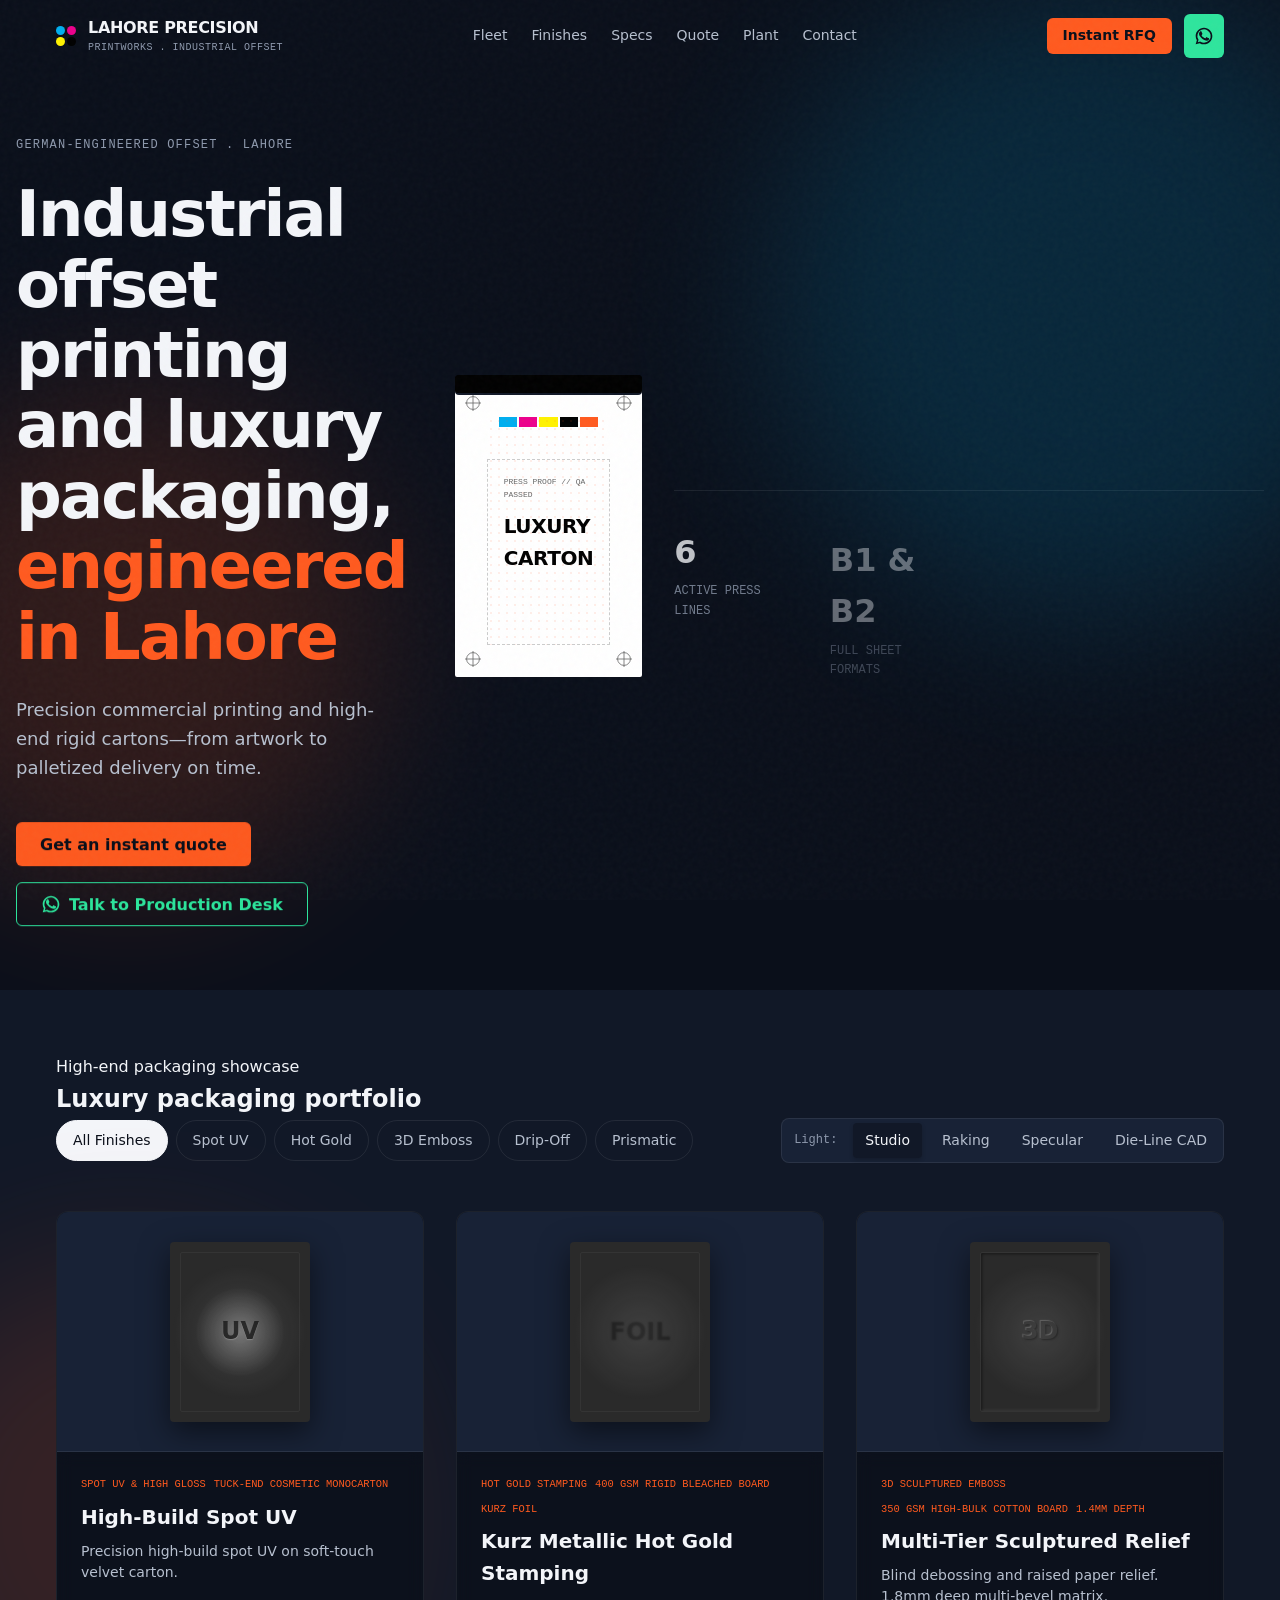
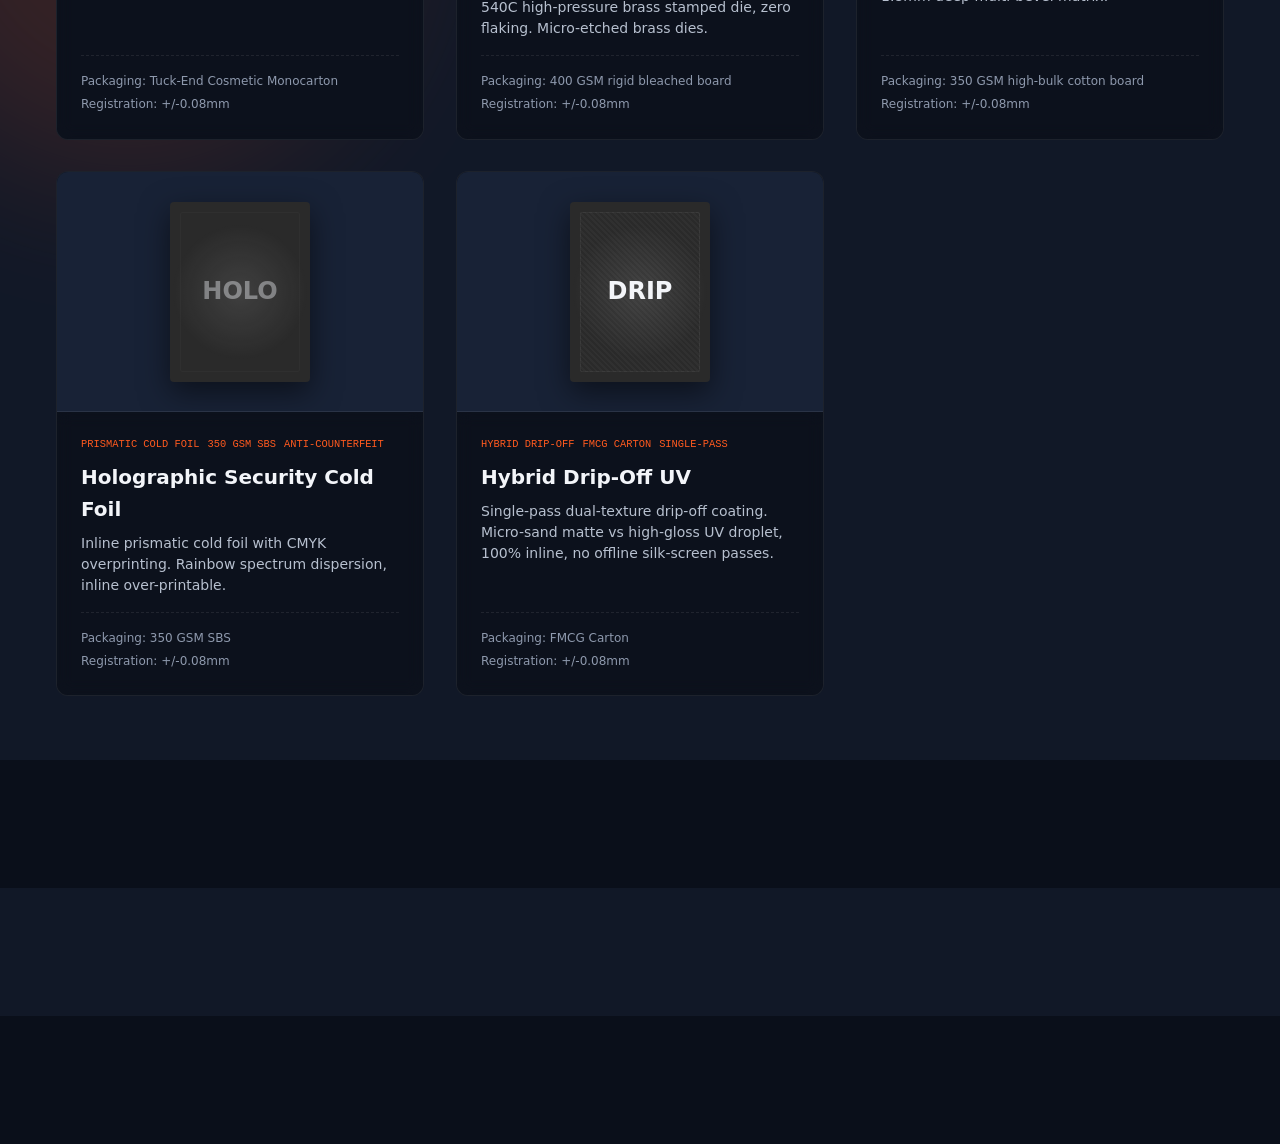
==== commit f2fa6ddf: "feat: portfolio section with SVG lighting modes" ====
--- a/index.html
+++ b/index.html
@@ -149,8 +149,39 @@
       </div>
     </section>
 
-    <!-- PORTFOLIO PLACEHOLDER -->
-    <section id="portfolio" class="section section--surface"></section>
+    <!-- PORTFOLIO -->
+    <section id="portfolio" class="section section--surface" aria-label="Luxury packaging portfolio">
+      <div class="glow-radial glow-radial--orange" style="top: 20%; right: -10%;" aria-hidden="true"></div>
+      <div class="container">
+        <p class="section__eyebrow">High-end packaging showcase</p>
+        <h2 class="section__title">Luxury packaging <span class="section__accent">portfolio</span></h2>
+        
+        <!-- Controls -->
+        <div class="portfolio-controls">
+          <div class="filter-chips" id="portfolio-filters" role="tablist">
+            <button class="chip chip--active" data-filter="all" role="tab">All Finishes</button>
+            <button class="chip" data-filter="spotuv" role="tab">Spot UV</button>
+            <button class="chip" data-filter="foil" role="tab">Hot Gold</button>
+            <button class="chip" data-filter="emboss" role="tab">3D Emboss</button>
+            <button class="chip" data-filter="dripoff" role="tab">Drip-Off</button>
+            <button class="chip" data-filter="holographic" role="tab">Prismatic</button>
+          </div>
+          
+          <div class="segmented-control" role="radiogroup" aria-label="Studio Lighting">
+            <span class="seg-label">Light:</span>
+            <button class="seg-btn seg-btn--active" data-light="studio" role="radio" aria-checked="true">Studio</button>
+            <button class="seg-btn" data-light="raking" role="radio" aria-checked="false">Raking</button>
+            <button class="seg-btn" data-light="specular" role="radio" aria-checked="false">Specular</button>
+            <button class="seg-btn" data-light="dieline" role="radio" aria-checked="false">Die-Line CAD</button>
+          </div>
+        </div>
+
+        <!-- Carousel / Grid -->
+        <div class="portfolio-grid" id="portfolio-grid">
+          <!-- Populated by JS from config -->
+        </div>
+      </div>
+    </section>
     
     <!-- FLEET PLACEHOLDER -->
     <section id="fleet" class="section section--base"></section>
--- a/styles.css
+++ b/styles.css
@@ -176,3 +176,310 @@
 @media (prefers-reduced-motion: reduce) {
   *, *::before, *::after { animation-duration: 0.01ms !important; transition-duration: 0.01ms !important; }
 }
+
+/* ==========================================================================
+   PORTFOLIO SECTION
+   ========================================================================== */
+
+.portfolio-controls {
+  display: flex;
+  flex-direction: column;
+  gap: 1.5rem;
+  margin-bottom: 3rem;
+}
+
+@media (min-width: 768px) {
+  .portfolio-controls {
+    flex-direction: row;
+    justify-content: space-between;
+    align-items: center;
+  }
+}
+
+.filter-chips, .segmented-control {
+  display: flex;
+  gap: 0.5rem;
+  flex-wrap: wrap;
+}
+
+.chip {
+  padding: 0.5rem 1rem;
+  border-radius: 999px;
+  background: transparent;
+  border: 1px solid var(--line);
+  color: var(--text-2);
+  font-size: 0.875rem;
+  font-weight: 500;
+  cursor: pointer;
+  transition: all 0.2s ease;
+}
+
+.chip:hover, .chip--active {
+  background: var(--bg-raised);
+  color: var(--text);
+  border-color: var(--text-muted);
+}
+
+.chip--active {
+  background: var(--text);
+  color: var(--bg-base);
+  border-color: var(--text);
+}
+
+.segmented-control {
+  background: var(--bg-raised);
+  padding: 0.25rem;
+  border-radius: 0.5rem;
+  border: 1px solid var(--line);
+  align-items: center;
+}
+
+.seg-label {
+  font-family: var(--font-mono);
+  font-size: 0.75rem;
+  color: var(--text-muted);
+  padding: 0 0.5rem;
+}
+
+.seg-btn {
+  padding: 0.375rem 0.75rem;
+  border-radius: 0.25rem;
+  background: transparent;
+  border: none;
+  color: var(--text-2);
+  font-size: 0.875rem;
+  cursor: pointer;
+  transition: all 0.2s ease;
+}
+
+.seg-btn:hover { color: var(--text); }
+.seg-btn--active {
+  background: var(--bg-surface);
+  color: var(--text);
+  box-shadow: 0 2px 4px rgba(0,0,0,0.2);
+}
+
+.portfolio-grid {
+  display: grid;
+  grid-template-columns: 1fr;
+  gap: 2rem;
+}
+
+@media (min-width: 768px) {
+  .portfolio-grid { grid-template-columns: repeat(2, 1fr); }
+}
+
+@media (min-width: 1200px) {
+  .portfolio-grid { grid-template-columns: repeat(3, 1fr); }
+}
+
+/* Portfolio Cards */
+.port-card {
+  position: relative;
+  border: 1px solid var(--line);
+  background: var(--bg-base);
+  border-radius: 0.75rem;
+  overflow: hidden;
+  display: flex;
+  flex-direction: column;
+  transition: opacity 0.4s ease, transform 0.4s ease;
+  will-change: transform, opacity;
+}
+
+.port-card.hidden {
+  display: none;
+}
+
+.port-card__visual {
+  height: 240px;
+  background: var(--bg-raised);
+  border-bottom: 1px solid var(--line);
+  display: flex;
+  align-items: center;
+  justify-content: center;
+  position: relative;
+  overflow: hidden;
+  /* Variables updated by JS */
+  --mx: 50%;
+  --my: 50%;
+}
+
+.port-card__content {
+  padding: 1.5rem;
+  flex: 1;
+  display: flex;
+  flex-direction: column;
+  background: rgba(255,255,255,0.01);
+  backdrop-filter: blur(8px);
+}
+
+.port-tags {
+  font-family: var(--font-mono);
+  font-size: 0.65rem;
+  color: var(--accent);
+  text-transform: uppercase;
+  margin-bottom: 0.5rem;
+  display: flex;
+  flex-wrap: wrap;
+  gap: 0.5rem;
+}
+
+.port-title {
+  font-size: 1.25rem;
+  font-weight: 700;
+  margin-bottom: 0.5rem;
+}
+
+.port-desc {
+  font-size: 0.875rem;
+  color: var(--text-2);
+  line-height: 1.5;
+  margin-bottom: 1rem;
+}
+
+.port-specs {
+  margin-top: auto;
+  padding-top: 1rem;
+  border-top: 1px dashed var(--line);
+  font-size: 0.75rem;
+  color: var(--text-muted);
+  display: flex;
+  flex-direction: column;
+  gap: 0.25rem;
+}
+
+/* Mock Cartons */
+.mock-carton {
+  width: 140px;
+  height: 180px;
+  background: #2a2a2a;
+  border-radius: 4px;
+  position: relative;
+  box-shadow: 0 10px 30px rgba(0,0,0,0.5);
+  transform-style: preserve-3d;
+  transition: transform 0.2s ease;
+}
+
+@media (hover: hover) and (pointer: fine) {
+  .port-card__visual:hover .mock-carton {
+    transform: perspective(600px) rotateX(calc((var(--my) - 50%) * -0.1deg)) rotateY(calc((var(--mx) - 50%) * 0.1deg));
+  }
+}
+
+/* Base lighting overlay applied to all cartons */
+.mock-carton::after {
+  content: '';
+  position: absolute;
+  inset: 0;
+  border-radius: inherit;
+  pointer-events: none;
+  background: radial-gradient(
+    circle at var(--mx) var(--my),
+    rgba(255,255,255,0.1) 0%,
+    transparent 60%
+  );
+  z-index: 10;
+}
+
+/* Effect Layers */
+.effect-layer {
+  position: absolute;
+  inset: 10px;
+  border: 1px solid rgba(255,255,255,0.05);
+  border-radius: 2px;
+  display: flex;
+  align-items: center;
+  justify-content: center;
+  font-family: var(--font-heading);
+  font-weight: 700;
+  font-size: 1.5rem;
+  text-align: center;
+}
+
+/* Spot UV */
+.effect--spotuv {
+  background: transparent;
+  color: #111;
+  text-shadow: 0 1px 1px rgba(255,255,255,0.2);
+}
+.effect--spotuv::before {
+  content: '';
+  position: absolute;
+  inset: -10px;
+  background: radial-gradient(
+    circle at var(--mx) var(--my),
+    rgba(255,255,255,0.3) 0%,
+    transparent 40%
+  );
+  mix-blend-mode: overlay;
+}
+
+/* Foil */
+.effect--foil {
+  color: transparent;
+  background: linear-gradient(
+    calc(var(--mx) * 1deg), 
+    #b38b36 0%, 
+    #ffebb7 20%, 
+    #d4af37 50%, 
+    #ffebb7 80%, 
+    #b38b36 100%
+  );
+  background-clip: text;
+  -webkit-background-clip: text;
+  text-shadow: 0px 1px 2px rgba(0,0,0,0.5);
+}
+
+/* Emboss */
+.effect--emboss {
+  color: #2a2a2a;
+  text-shadow: 
+    -1px -1px 1px rgba(255,255,255,0.2),
+    1px 1px 2px rgba(0,0,0,0.5);
+  box-shadow: inset 1px 1px 3px rgba(0,0,0,0.5), inset -1px -1px 3px rgba(255,255,255,0.1);
+}
+
+/* Drip-off */
+.effect--dripoff {
+  background: repeating-linear-gradient(
+    45deg,
+    transparent,
+    transparent 2px,
+    rgba(255,255,255,0.03) 2px,
+    rgba(255,255,255,0.03) 4px
+  );
+}
+
+/* Holographic */
+.effect--holographic {
+  background: linear-gradient(
+    calc(var(--mx) * 1deg + var(--my) * 1deg),
+    #ff0000, #ff7f00, #ffff00, #00ff00, #0000ff, #4b0082, #9400d3
+  );
+  opacity: 0.4;
+  mix-blend-mode: screen;
+}
+
+/* Lighting Modes (Controlled by body[data-light="..."]) */
+body[data-light="studio"] .mock-carton::after {
+  background: radial-gradient(circle at 30% 20%, rgba(255,255,255,0.15) 0%, transparent 60%);
+}
+body[data-light="raking"] .mock-carton::after {
+  background: linear-gradient(100deg, rgba(255,255,255,0.05) 0%, rgba(255,255,255,0.2) 5%, transparent 20%);
+}
+body[data-light="specular"] .mock-carton::after {
+  background: radial-gradient(circle at var(--mx) var(--my), rgba(255,255,255,0.4) 0%, transparent 40%);
+}
+body[data-light="dieline"] .mock-carton {
+  background: transparent;
+  border: 1px dashed var(--cyan);
+  box-shadow: none;
+}
+body[data-light="dieline"] .effect-layer {
+  border-color: var(--magenta);
+  color: var(--cyan) !important;
+  text-shadow: none !important;
+  background: transparent !important;
+  -webkit-text-fill-color: var(--cyan);
+}
+body[data-light="dieline"] .mock-carton::after { display: none; }
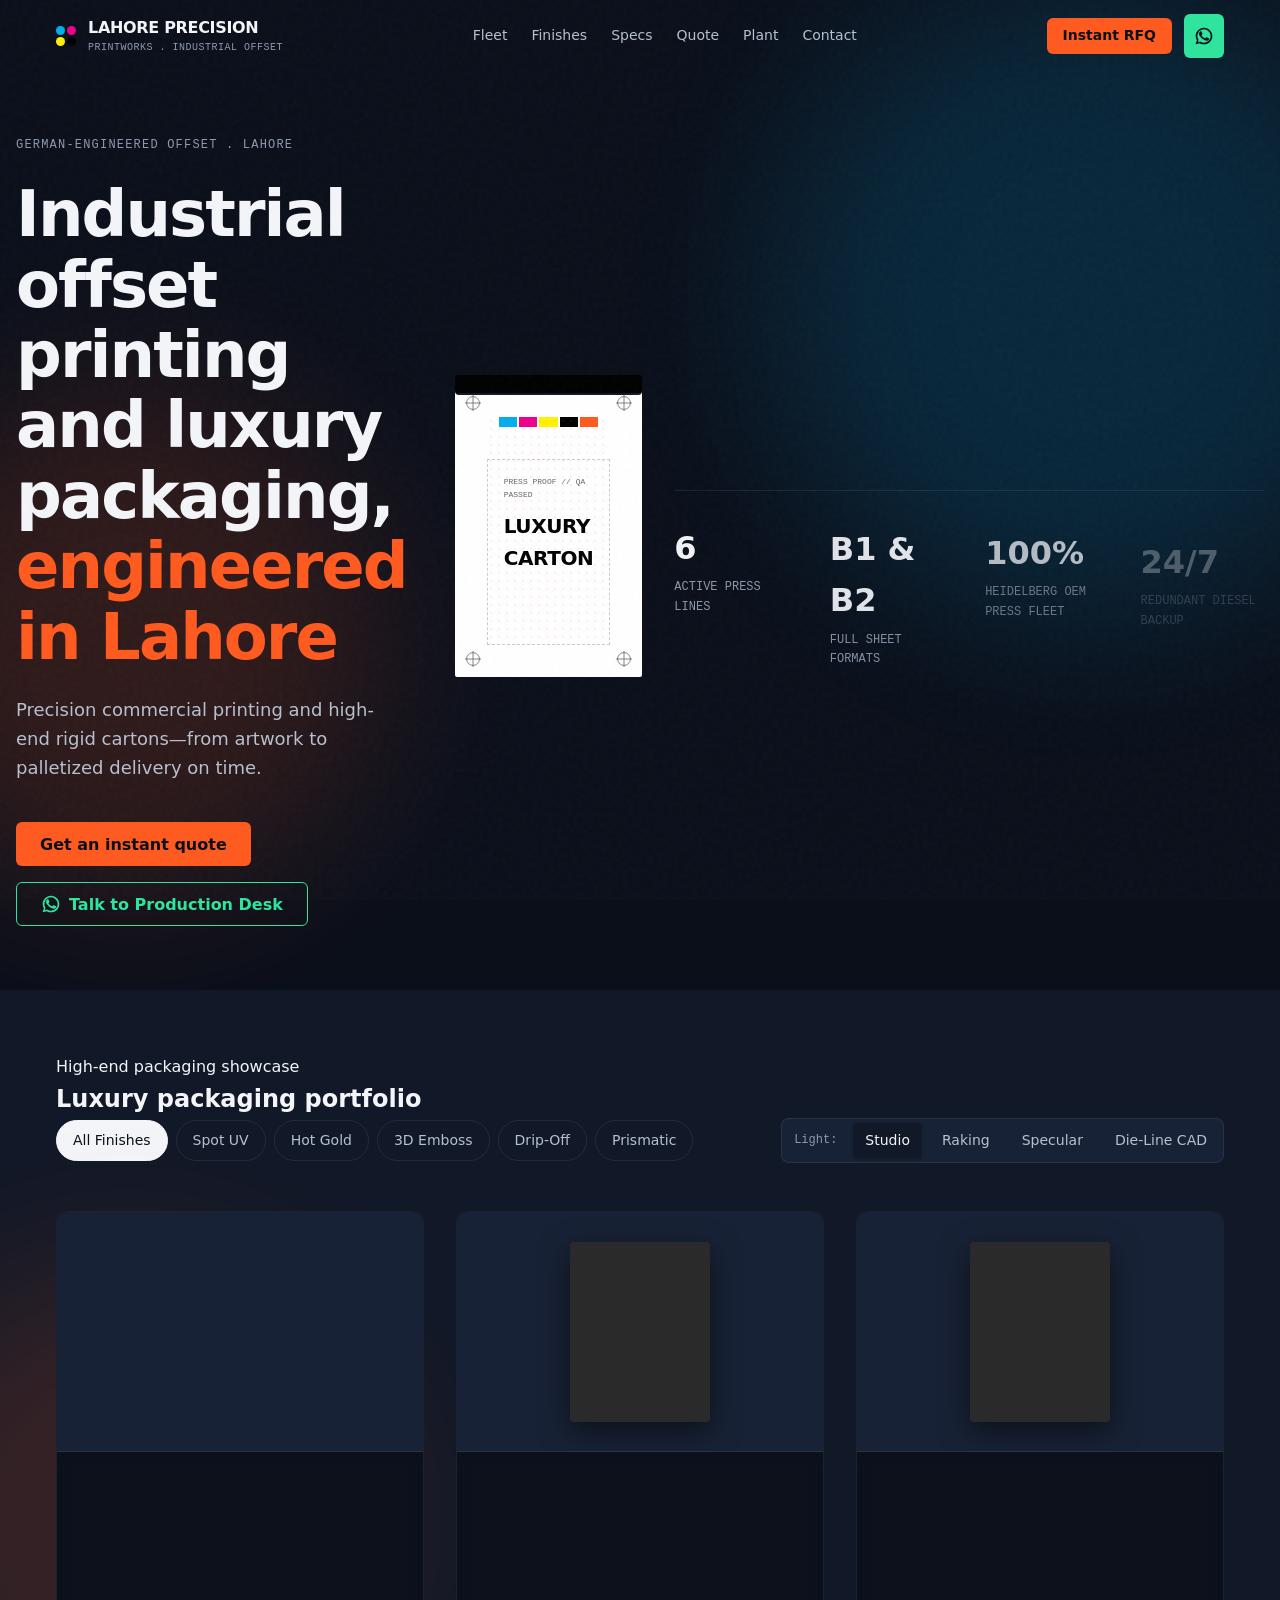
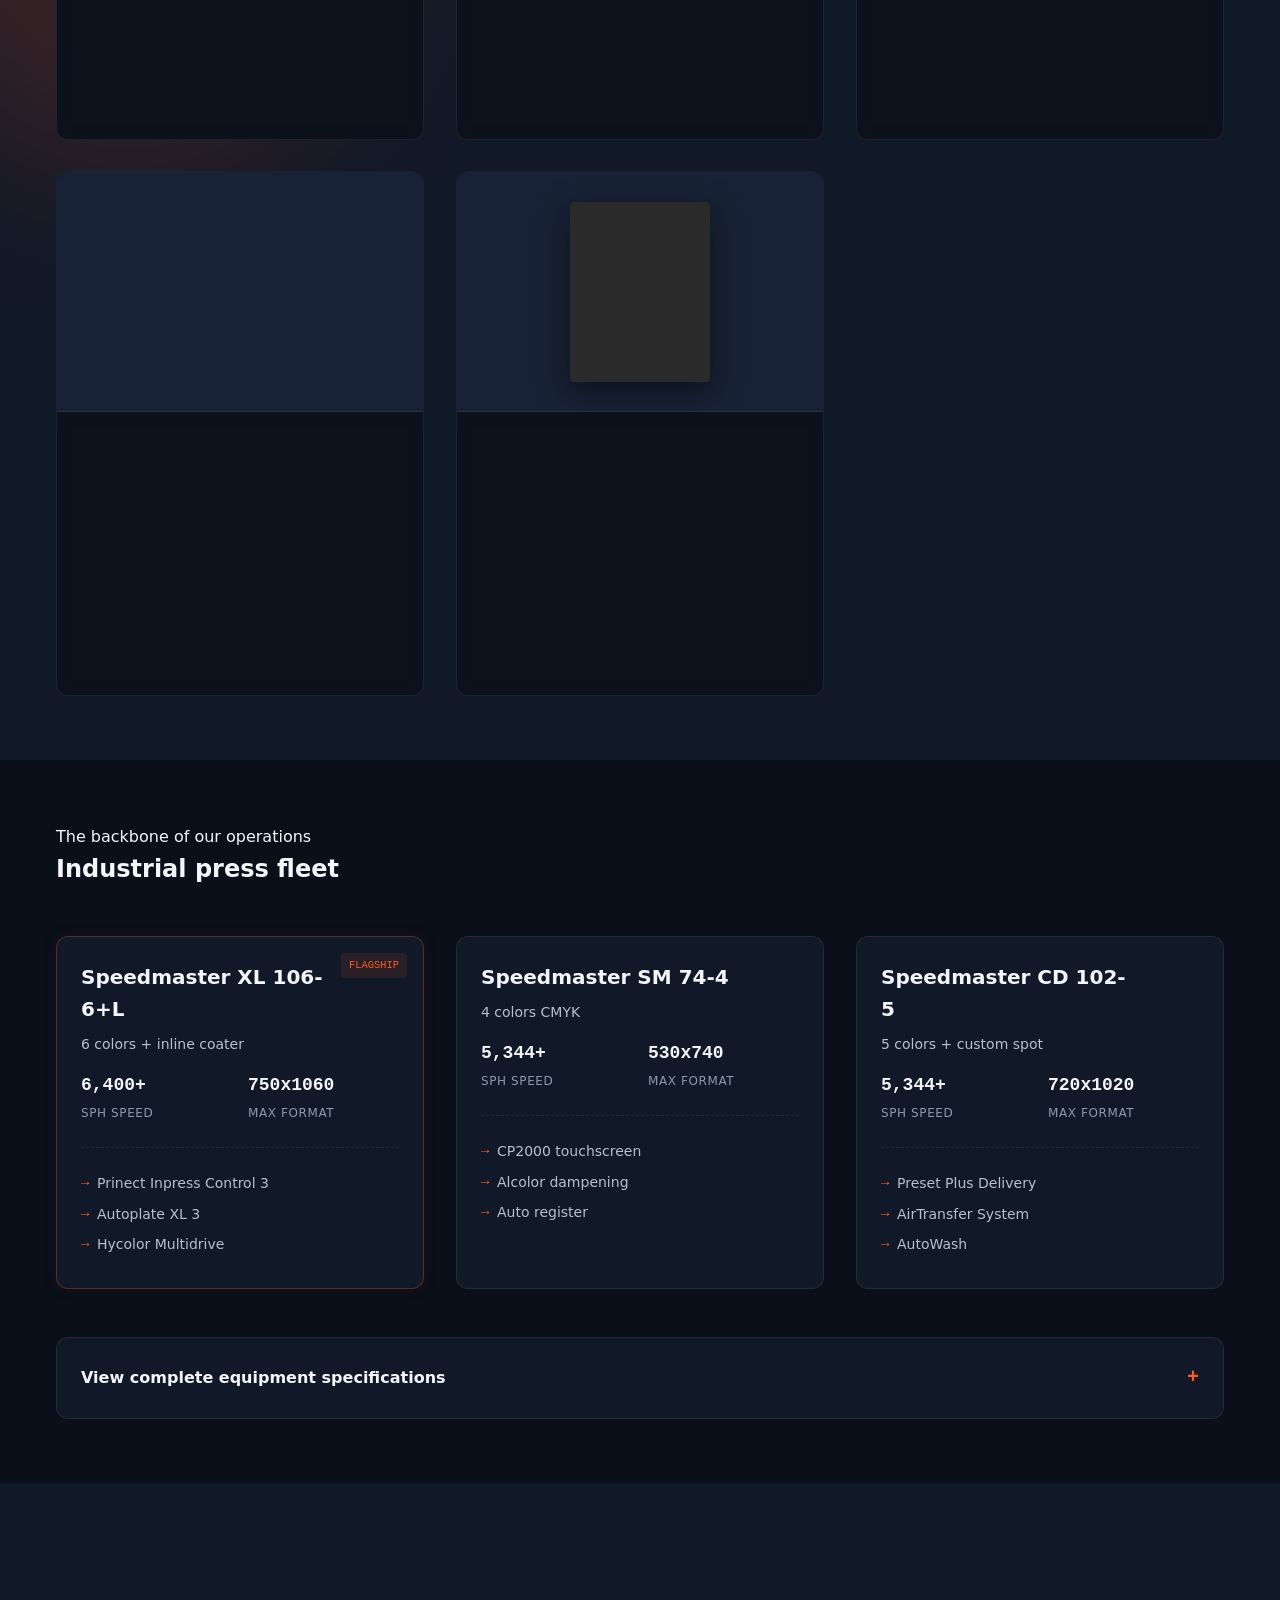
==== commit ebeeab8d: "feat: press fleet cards and specs table" ====
--- a/index.html
+++ b/index.html
@@ -183,8 +183,37 @@
       </div>
     </section>
     
-    <!-- FLEET PLACEHOLDER -->
-    <section id="fleet" class="section section--base"></section>
+    <!-- FLEET -->
+    <section id="fleet" class="section section--base">
+      <div class="container">
+        <p class="section__eyebrow">The backbone of our operations</p>
+        <h2 class="section__title">Industrial press <span class="section__accent">fleet</span></h2>
+        
+        <div class="press-cards" id="press-cards">
+          <!-- Populated by JS -->
+        </div>
+
+        <details class="specs-details">
+          <summary>View complete equipment specifications</summary>
+          <div class="specs-table-wrap">
+            <table class="specs-table" id="specs-table">
+              <thead>
+                <tr>
+                  <th>Machine Model</th>
+                  <th>Configuration</th>
+                  <th>Format / Capability</th>
+                  <th>Max Speed</th>
+                  <th>Status</th>
+                </tr>
+              </thead>
+              <tbody>
+                <!-- Populated by JS -->
+              </tbody>
+            </table>
+          </div>
+        </details>
+      </div>
+    </section>
 
     <!-- QUOTE PLACEHOLDER -->
     <section id="quote" class="section section--surface"></section>
--- a/styles.css
+++ b/styles.css
@@ -483,3 +483,191 @@
   -webkit-text-fill-color: var(--cyan);
 }
 body[data-light="dieline"] .mock-carton::after { display: none; }
+
+/* ==========================================================================
+   FLEET SECTION
+   ========================================================================== */
+
+.press-cards {
+  display: grid;
+  grid-template-columns: 1fr;
+  gap: 2rem;
+  margin: 3rem 0;
+}
+
+@media (min-width: 768px) {
+  .press-cards { grid-template-columns: repeat(2, 1fr); }
+}
+
+@media (min-width: 1200px) {
+  .press-cards { grid-template-columns: repeat(3, 1fr); }
+}
+
+.press-card {
+  background: var(--bg-surface);
+  border: 1px solid var(--line);
+  border-radius: 0.75rem;
+  padding: 1.5rem;
+  transition: transform 0.4s cubic-bezier(0.175, 0.885, 0.32, 1.275);
+  will-change: transform;
+  position: relative;
+  overflow: hidden;
+}
+
+.press-card--flagship {
+  border-color: rgba(255, 90, 31, 0.3);
+  box-shadow: 0 0 20px rgba(255, 90, 31, 0.05);
+}
+
+.press-card--flagship::before {
+  content: 'FLAGSHIP';
+  position: absolute;
+  top: 1rem;
+  right: 1rem;
+  font-family: var(--font-mono);
+  font-size: 0.65rem;
+  color: var(--accent);
+  background: rgba(255, 90, 31, 0.1);
+  padding: 0.25rem 0.5rem;
+  border-radius: 4px;
+}
+
+@media (hover: hover) and (pointer: fine) {
+  .press-card:hover {
+    transform: translateY(-8px) rotateX(2deg) rotateY(2deg);
+  }
+}
+
+.press-model {
+  font-size: 1.25rem;
+  font-weight: 700;
+  margin-bottom: 0.5rem;
+  padding-right: 4rem; /* space for flagship tag */
+}
+
+.press-config {
+  font-size: 0.875rem;
+  color: var(--text-2);
+  margin-bottom: 1rem;
+}
+
+.press-stats {
+  display: grid;
+  grid-template-columns: 1fr 1fr;
+  gap: 1rem;
+  margin-bottom: 1.5rem;
+  padding-bottom: 1.5rem;
+  border-bottom: 1px dashed var(--line);
+}
+
+.press-stat-val {
+  font-family: var(--font-mono);
+  font-size: 1.125rem;
+  font-weight: 700;
+  color: var(--text);
+  margin-bottom: 0.25rem;
+}
+
+.press-stat-lbl {
+  font-size: 0.75rem;
+  color: var(--text-muted);
+  text-transform: uppercase;
+  letter-spacing: 0.05em;
+}
+
+.press-highlights {
+  list-style: none;
+  font-size: 0.875rem;
+  color: var(--text-2);
+}
+
+.press-highlights li {
+  position: relative;
+  padding-left: 1rem;
+  margin-bottom: 0.5rem;
+}
+
+.press-highlights li::before {
+  content: '→';
+  position: absolute;
+  left: 0;
+  color: var(--accent);
+  font-family: var(--font-mono);
+}
+
+/* Specs Table */
+.specs-details {
+  background: var(--bg-surface);
+  border: 1px solid var(--line);
+  border-radius: 0.75rem;
+  overflow: hidden;
+}
+
+.specs-details > summary {
+  padding: 1.5rem;
+  font-weight: 600;
+  cursor: pointer;
+  display: flex;
+  align-items: center;
+  justify-content: space-between;
+  user-select: none;
+}
+
+.specs-details > summary::after {
+  content: '+';
+  font-size: 1.25rem;
+  font-family: var(--font-mono);
+  color: var(--accent);
+  transition: transform 0.2s ease;
+}
+
+.specs-details[open] > summary::after {
+  transform: rotate(45deg);
+}
+
+.specs-table-wrap {
+  overflow-x: auto;
+  padding: 0 1.5rem 1.5rem;
+}
+
+.specs-table {
+  width: 100%;
+  border-collapse: collapse;
+  font-size: 0.875rem;
+  min-width: 600px;
+}
+
+.specs-table th {
+  text-align: left;
+  padding: 1rem 0.5rem;
+  border-bottom: 1px solid rgba(255,255,255,0.1);
+  color: var(--text-muted);
+  font-weight: 500;
+  font-family: var(--font-mono);
+  text-transform: uppercase;
+  font-size: 0.75rem;
+}
+
+.specs-table td {
+  padding: 1rem 0.5rem;
+  border-bottom: 1px dashed var(--line);
+  color: var(--text-2);
+}
+
+.specs-table tr:last-child td {
+  border-bottom: none;
+}
+
+.status-badge {
+  display: inline-block;
+  padding: 0.25rem 0.5rem;
+  border-radius: 999px;
+  background: rgba(46, 229, 157, 0.1);
+  color: var(--wa);
+  font-size: 0.75rem;
+  font-family: var(--font-mono);
+}
+.status-badge.standby {
+  background: rgba(255, 255, 255, 0.05);
+  color: var(--text-muted);
+}
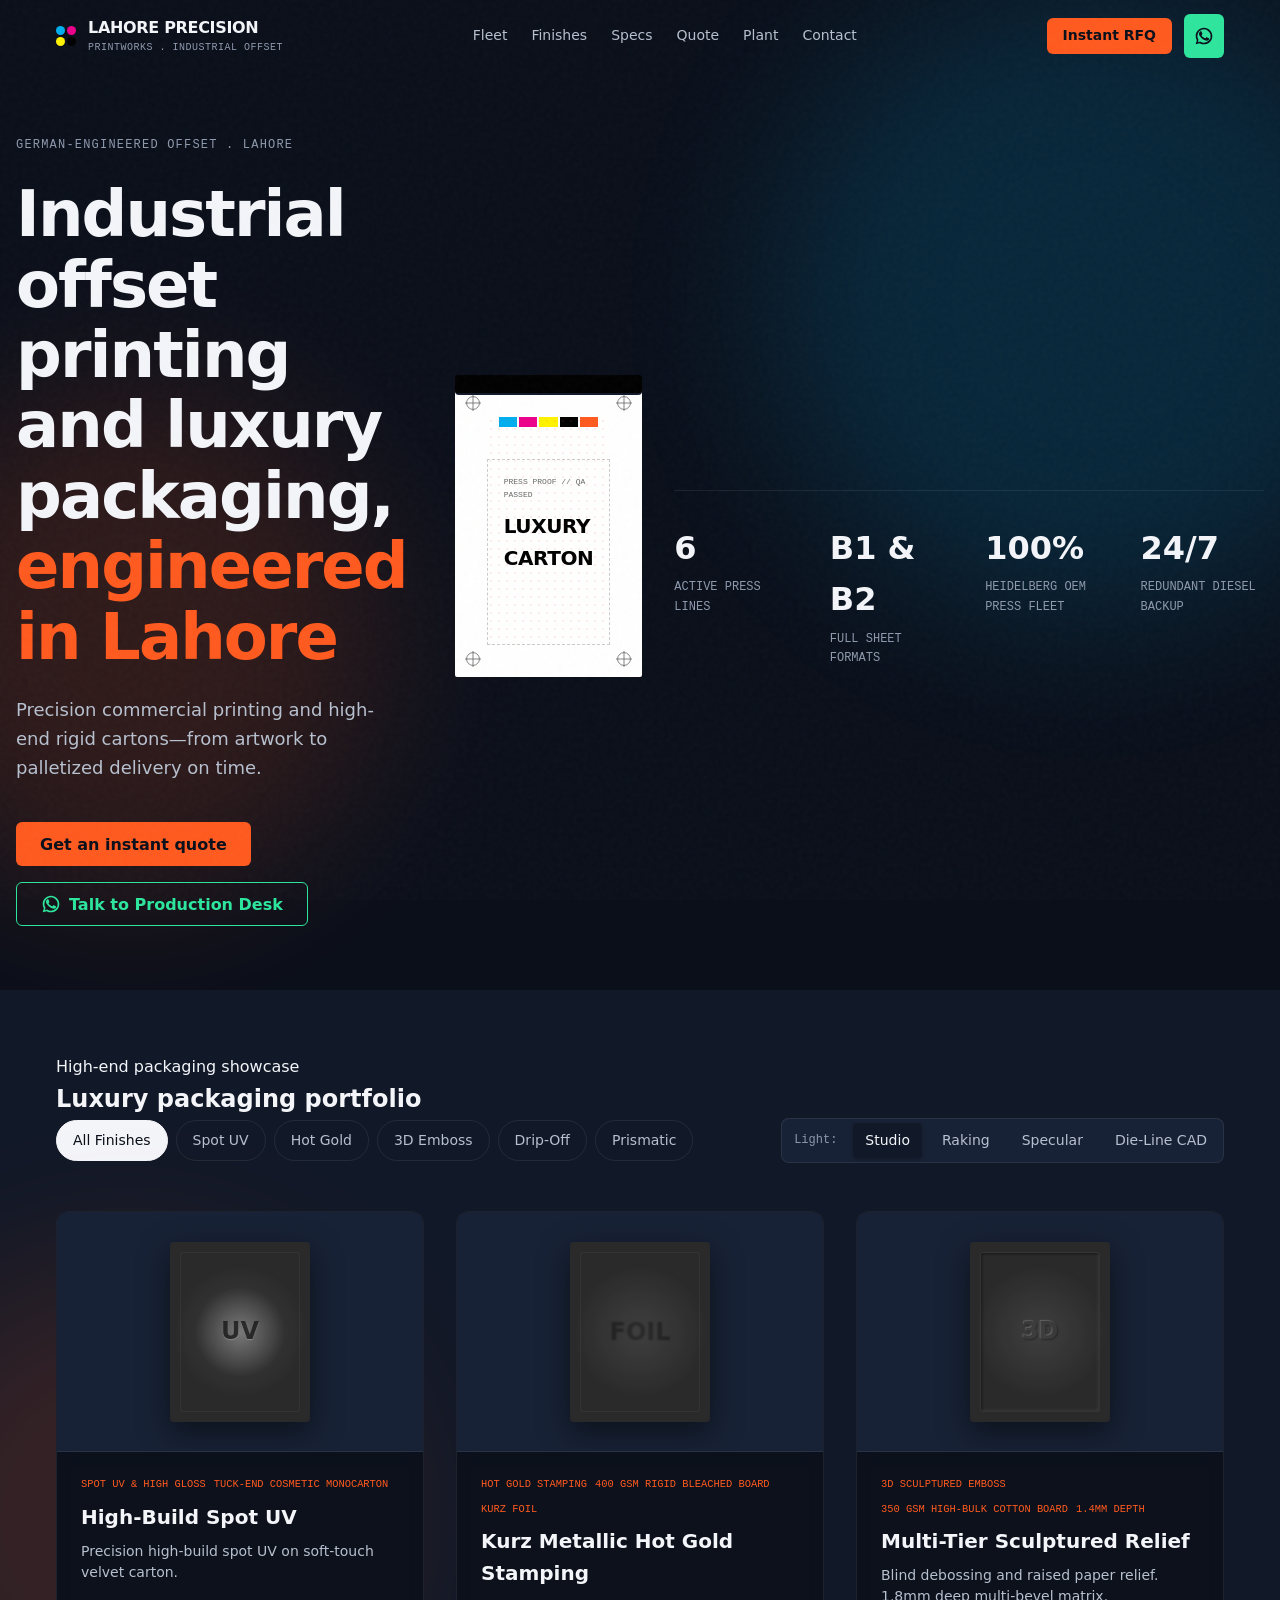
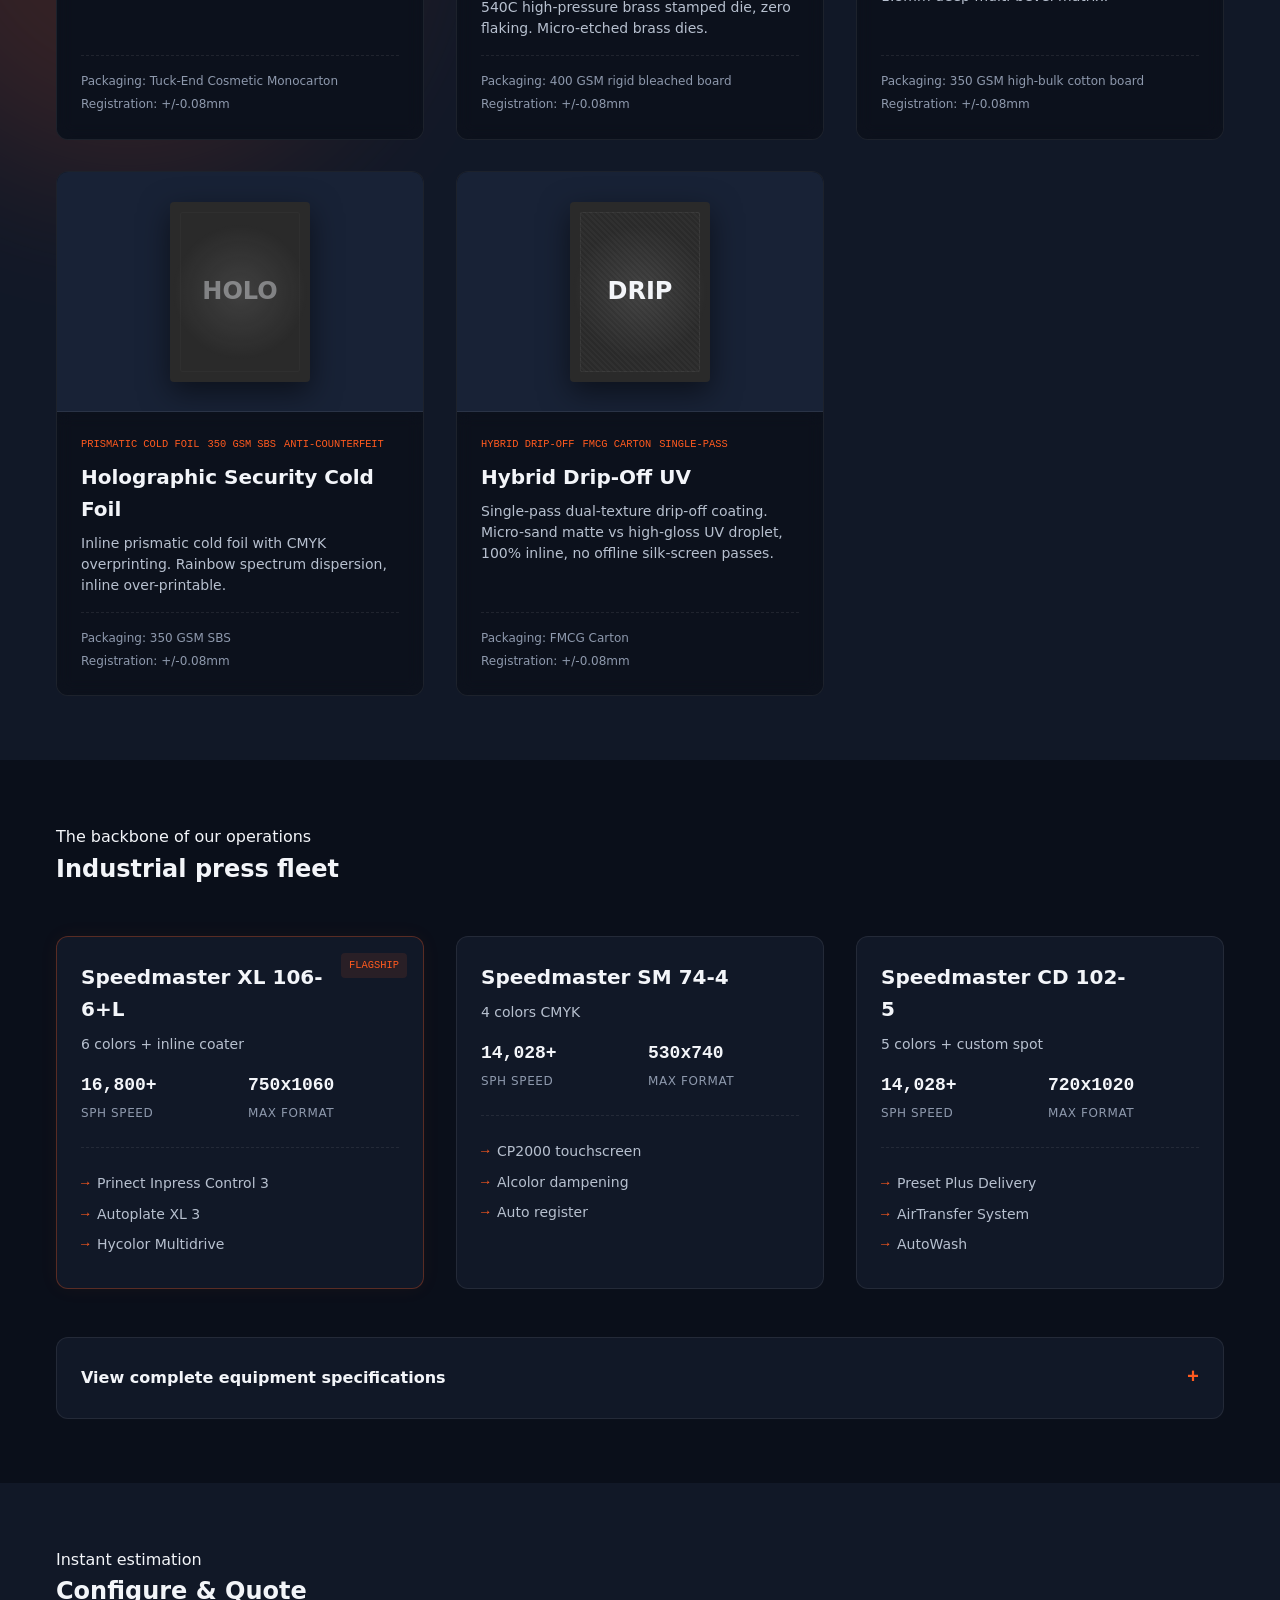
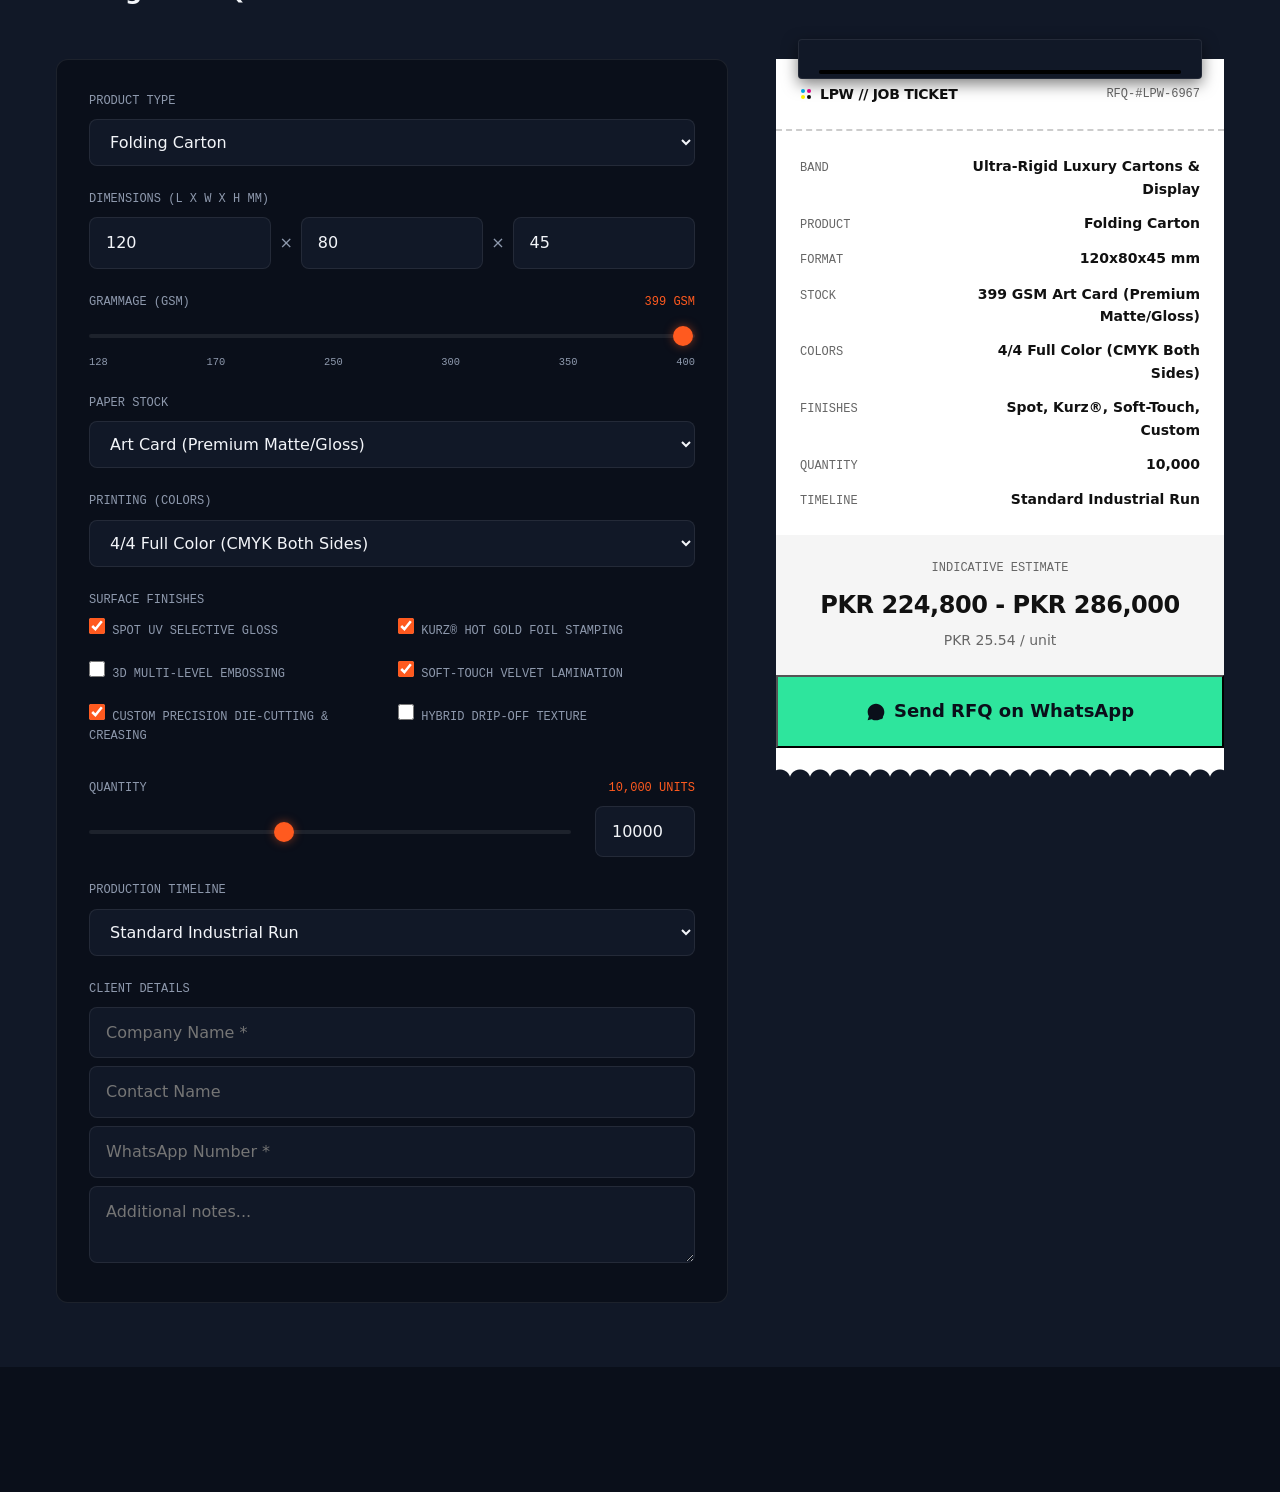
==== commit ad4614c8: "feat: quote configurator and job ticket" ====
--- a/index.html
+++ b/index.html
@@ -215,8 +215,125 @@
       </div>
     </section>
 
-    <!-- QUOTE PLACEHOLDER -->
-    <section id="quote" class="section section--surface"></section>
+        <!-- QUOTE -->
+    <section id="quote" class="section section--surface">
+      <div class="container">
+        <p class="section__eyebrow">Instant estimation</p>
+        <h2 class="section__title">Configure & <span class="section__accent">Quote</span></h2>
+        
+        <div class="quote-grid">
+          <div class="quote-form" id="quote-form">
+            
+            <div class="form-group">
+              <label>Product Type</label>
+              <select id="rfq-product">
+                <option value="Folding Carton">Folding Carton</option>
+                <option value="Rigid Box">Premium Rigid Box</option>
+                <option value="Mailer Box">Corrugated Mailer</option>
+                <option value="Labels">Roll Labels</option>
+              </select>
+            </div>
+
+            <div class="form-group">
+              <label>Dimensions (L x W x H mm)</label>
+              <div class="dim-inputs">
+                <input type="number" id="rfq-length" placeholder="L" value="120">
+                <span>×</span>
+                <input type="number" id="rfq-width" placeholder="W" value="80">
+                <span>×</span>
+                <input type="number" id="rfq-height" placeholder="H" value="45">
+              </div>
+            </div>
+            
+            <div class="form-group">
+              <label>Grammage (GSM) <span id="gsm-val-display" style="float:right;color:var(--accent);">399 GSM</span></label>
+              <input type="range" id="rfq-gsm" min="128" max="400" value="399" class="slider">
+              <div class="slider-ticks" id="gsm-ticks"></div>
+            </div>
+
+            <div class="form-group">
+              <label>Paper Stock</label>
+              <select id="rfq-stock"></select>
+            </div>
+
+            <div class="form-group">
+              <label>Printing (Colors)</label>
+              <select id="rfq-colors"></select>
+            </div>
+
+            <div class="form-group">
+              <label>Surface Finishes</label>
+              <div class="checkbox-grid" id="rfq-finishes">
+                <!-- Checkboxes populated by JS -->
+              </div>
+            </div>
+
+            <div class="form-group">
+              <label>Quantity <span id="qty-val-display" style="float:right;color:var(--accent);">10,000 units</span></label>
+              <div class="qty-wrap">
+                <input type="range" id="rfq-qty-slider" min="0" max="5" value="2" class="slider" step="1">
+                <input type="number" id="rfq-qty-input" value="10000" style="width:100px;">
+              </div>
+            </div>
+
+            <div class="form-group">
+              <label>Production Timeline</label>
+              <select id="rfq-turnaround"></select>
+            </div>
+            
+            <div class="form-group">
+              <label>Client Details</label>
+              <input type="text" id="rfq-company" placeholder="Company Name *" required>
+              <input type="text" id="rfq-name" placeholder="Contact Name" style="margin-top:0.5rem;">
+              <input type="tel" id="rfq-phone" placeholder="WhatsApp Number *" required style="margin-top:0.5rem;">
+              <textarea id="rfq-notes" placeholder="Additional notes..." rows="2" style="margin-top:0.5rem;"></textarea>
+            </div>
+            <div id="rfq-company-error" class="form-error">Company and WhatsApp number are required.</div>
+
+          </div>
+
+          <!-- Sticky Job Ticket -->
+          <div class="quote-ticket-wrap">
+            <div class="job-ticket" id="job-ticket">
+              <div class="ticket-header">
+                <div class="ticket-logo">
+                  <svg width="12" height="12" viewBox="0 0 24 24"><circle cx="6" cy="6" r="4" fill="var(--cyan)"/><circle cx="18" cy="6" r="4" fill="var(--magenta)"/><circle cx="6" cy="18" r="4" fill="var(--yellow)"/><circle cx="18" cy="18" r="4" fill="#111"/></svg>
+                  <span>LPW // JOB TICKET</span>
+                </div>
+                <div class="ticket-id" id="ticket-id">RFQ-0000</div>
+              </div>
+              
+              <div class="ticket-body" id="ticket-body">
+                <div class="ticket-row"><span class="t-lbl">Band</span><span class="t-val" id="sum-band">Loading...</span></div>
+                <div class="ticket-row"><span class="t-lbl">Product</span><span class="t-val" id="sum-product">Folding Carton</span></div>
+                <div class="ticket-row"><span class="t-lbl">Format</span><span class="t-val" id="sum-dims">120x80x45 mm</span></div>
+                <div class="ticket-row"><span class="t-lbl">Stock</span><span class="t-val" id="sum-stock">399 GSM Art Card</span></div>
+                <div class="ticket-row"><span class="t-lbl">Colors</span><span class="t-val" id="sum-colors">4/4 Full Color</span></div>
+                <div class="ticket-row"><span class="t-lbl">Finishes</span><span class="t-val" id="sum-finishes">None</span></div>
+                <div class="ticket-row"><span class="t-lbl">Quantity</span><span class="t-val" id="sum-qty">10,000</span></div>
+                <div class="ticket-row"><span class="t-lbl">Timeline</span><span class="t-val" id="sum-timeline">Standard</span></div>
+              </div>
+
+              <div class="ticket-total">
+                <div class="est-label">INDICATIVE ESTIMATE</div>
+                <div class="est-range" id="sum-range">PKR 0 - PKR 0</div>
+                <div class="est-unit" id="sum-unit">PKR 0.00 / unit</div>
+              </div>
+
+              <button class="btn btn--wa ticket-btn" id="btn-send-wa">
+                <svg width="20" height="20" viewBox="0 0 24 24" fill="currentColor"><path d="M12 2C6.477 2 2 6.477 2 12c0 1.89.525 3.66 1.438 5.168L2 22l4.832-1.438A9.96 9.96 0 0012 22c5.523 0 10-4.477 10-10S17.523 2 12 2zm5.077 14.561c-.198.297-.767.966-.94 1.164-.173.199-.347.223-.644.075-.297-.15-1.255-.463-2.39-1.475-.883-.788-1.48-1.761-1.653-2.059-.173-.297-.018-.458.13-.606.134-.133.298-.347.446-.52.149-.174.198-.298.298-.497.099-.198.05-.371-.025-.52-.075-.149-.669-1.612-.916-2.207-.242-.579-.487-.5-.669-.51l-.57-.01c-.198 0-.52.074-.792.372-.272.297-1.04 1.016-1.04 2.479 0 1.462 1.065 2.875 1.213 3.074.149.198 2.096 3.2 5.077 4.487.709.306 1.262.489 1.694.625.712.227 1.36.195 1.871.118.571-.085 1.758-.719 2.006-1.413.248-.694.248-1.289.173-1.413-.074-.124-.272-.198-.57-.347z"/></svg>
+                Send RFQ on WhatsApp
+              </button>
+            </div>
+            
+            <div class="ticket-printer-anim" id="printer-anim">
+              <div class="printer-slot"></div>
+            </div>
+          </div>
+        </div>
+      </div>
+    </section>
+
 
     <!-- PLANT PLACEHOLDER -->
     <section id="plant" class="section section--base"></section>
--- a/styles.css
+++ b/styles.css
@@ -671,3 +671,246 @@
   background: rgba(255, 255, 255, 0.05);
   color: var(--text-muted);
 }
+
+/* ==========================================================================
+   QUOTE SECTION
+   ========================================================================== */
+
+.quote-grid {
+  display: grid;
+  grid-template-columns: 1fr;
+  gap: 3rem;
+  margin-top: 3rem;
+}
+
+@media (min-width: 992px) {
+  .quote-grid { grid-template-columns: 1.5fr 1fr; align-items: flex-start; }
+}
+
+.quote-form {
+  background: var(--bg-base);
+  border: 1px solid var(--line);
+  border-radius: 0.75rem;
+  padding: 2rem;
+  display: flex;
+  flex-direction: column;
+  gap: 1.5rem;
+}
+
+.form-group label {
+  display: block;
+  font-family: var(--font-mono);
+  font-size: 0.75rem;
+  color: var(--text-muted);
+  text-transform: uppercase;
+  margin-bottom: 0.5rem;
+}
+
+.form-group select,
+.form-group input[type="text"],
+.form-group input[type="tel"],
+.form-group input[type="number"],
+.form-group textarea {
+  width: 100%;
+  background: var(--bg-surface);
+  border: 1px solid var(--line);
+  color: var(--text);
+  padding: 0.75rem 1rem;
+  border-radius: 0.5rem;
+  font-family: var(--font-body);
+  font-size: 1rem;
+  transition: border-color 0.2s ease;
+}
+
+.form-group select:focus,
+.form-group input:focus,
+.form-group textarea:focus {
+  outline: none;
+  border-color: var(--accent);
+}
+
+.dim-inputs {
+  display: flex;
+  align-items: center;
+  gap: 0.5rem;
+}
+.dim-inputs span { color: var(--text-muted); }
+
+/* Custom Sliders */
+.slider {
+  -webkit-appearance: none;
+  width: 100%;
+  background: transparent;
+}
+.slider::-webkit-slider-thumb {
+  -webkit-appearance: none;
+  height: 20px; width: 20px;
+  border-radius: 50%;
+  background: var(--accent);
+  cursor: pointer;
+  margin-top: -8px;
+  box-shadow: 0 0 10px rgba(255, 90, 31, 0.5);
+}
+.slider::-webkit-slider-runnable-track {
+  width: 100%; height: 4px;
+  cursor: pointer;
+  background: var(--line);
+  border-radius: 2px;
+}
+
+.slider-ticks {
+  display: flex;
+  justify-content: space-between;
+  margin-top: 0.5rem;
+  font-family: var(--font-mono);
+  font-size: 0.65rem;
+  color: var(--text-muted);
+}
+
+.qty-wrap {
+  display: flex;
+  align-items: center;
+  gap: 1.5rem;
+}
+.qty-wrap .slider { flex: 1; }
+
+.checkbox-grid {
+  display: grid;
+  grid-template-columns: repeat(2, 1fr);
+  gap: 0.75rem;
+}
+.checkbox-item {
+  display: flex;
+  align-items: center;
+  gap: 0.5rem;
+  font-size: 0.875rem;
+  color: var(--text-2);
+  cursor: pointer;
+}
+.checkbox-item input[type="checkbox"] {
+  accent-color: var(--accent);
+  width: 16px; height: 16px;
+}
+
+.form-error {
+  display: none;
+  color: var(--magenta);
+  font-size: 0.875rem;
+  background: rgba(236, 0, 140, 0.1);
+  padding: 0.75rem;
+  border-radius: 0.25rem;
+}
+.form-error--visible { display: block; }
+
+/* Job Ticket */
+.quote-ticket-wrap {
+  position: sticky;
+  top: 120px;
+}
+
+.job-ticket {
+  background: #fff;
+  color: #111;
+  border-radius: 0;
+  box-shadow: 0 10px 40px rgba(0,0,0,0.5);
+  position: relative;
+  z-index: 2;
+  will-change: transform, clip-path;
+  /* Perforated bottom edge */
+  padding-bottom: 2rem;
+  mask-image: radial-gradient(circle at 10px 100%, transparent 10px, black 11px);
+  mask-position: bottom;
+  mask-size: 20px 100%;
+  mask-repeat: repeat-x;
+  -webkit-mask-image: radial-gradient(circle at 10px 100%, transparent 10px, black 11px);
+  -webkit-mask-position: bottom;
+  -webkit-mask-size: 20px 100%;
+  -webkit-mask-repeat: repeat-x;
+}
+
+.ticket-header {
+  padding: 1.5rem;
+  border-bottom: 2px dashed #ccc;
+  display: flex;
+  justify-content: space-between;
+  align-items: center;
+}
+
+.ticket-logo {
+  display: flex;
+  align-items: center;
+  gap: 0.5rem;
+  font-weight: 800;
+  font-size: 0.875rem;
+  letter-spacing: -0.02em;
+}
+
+.ticket-id {
+  font-family: var(--font-mono);
+  font-size: 0.75rem;
+  color: #666;
+}
+
+.ticket-body {
+  padding: 1.5rem;
+  display: flex;
+  flex-direction: column;
+  gap: 0.75rem;
+}
+
+.ticket-row {
+  display: flex;
+  justify-content: space-between;
+  align-items: baseline;
+  font-size: 0.875rem;
+  transition: background-color 0.3s;
+}
+
+.ticket-row.flash {
+  background-color: rgba(255, 90, 31, 0.2);
+}
+
+.t-lbl { color: #666; font-family: var(--font-mono); font-size: 0.75rem; text-transform: uppercase; }
+.t-val { font-weight: 600; text-align: right; max-width: 60%; }
+
+.ticket-total {
+  background: #f5f5f5;
+  padding: 1.5rem;
+  text-align: center;
+}
+
+.est-label { font-family: var(--font-mono); font-size: 0.75rem; color: #666; margin-bottom: 0.5rem; }
+.est-range { font-size: 1.5rem; font-weight: 800; color: #111; letter-spacing: -0.02em; }
+.est-unit { font-size: 0.875rem; color: #666; margin-top: 0.25rem; }
+
+.ticket-btn {
+  width: 100%;
+  border-radius: 0;
+  padding: 1.25rem;
+  font-size: 1.125rem;
+}
+
+/* Printer Animation */
+.ticket-printer-anim {
+  position: absolute;
+  top: -20px; left: 5%; right: 5%;
+  height: 40px;
+  background: var(--bg-surface);
+  border: 1px solid var(--line);
+  border-radius: 4px;
+  z-index: 3;
+  display: flex;
+  justify-content: center;
+  align-items: flex-end;
+  box-shadow: 0 5px 15px rgba(0,0,0,0.5);
+}
+.printer-slot {
+  width: 90%; height: 4px;
+  background: #000;
+  border-radius: 2px;
+  margin-bottom: 4px;
+  box-shadow: inset 0 2px 4px rgba(0,0,0,0.5);
+}
+
+/* Fix horizontal scroll */
+html, body { overflow-x: hidden; width: 100%; }
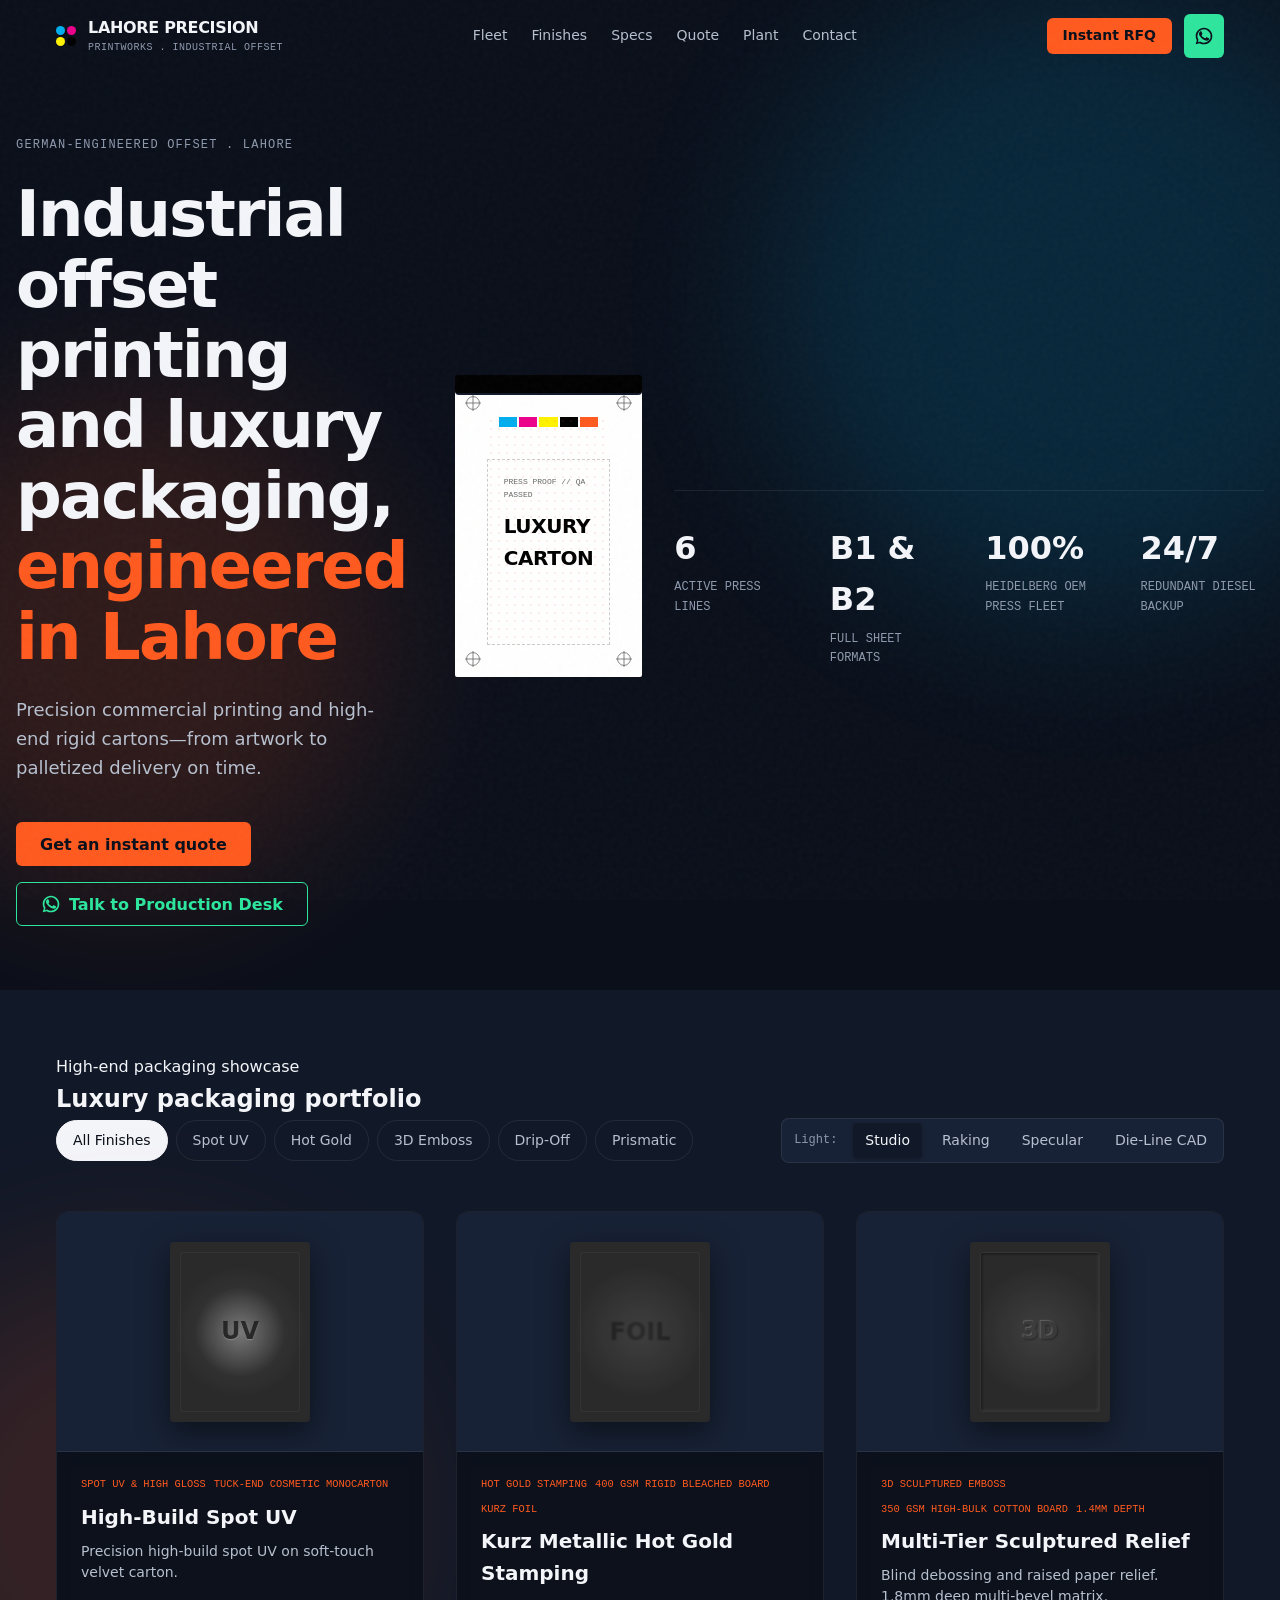
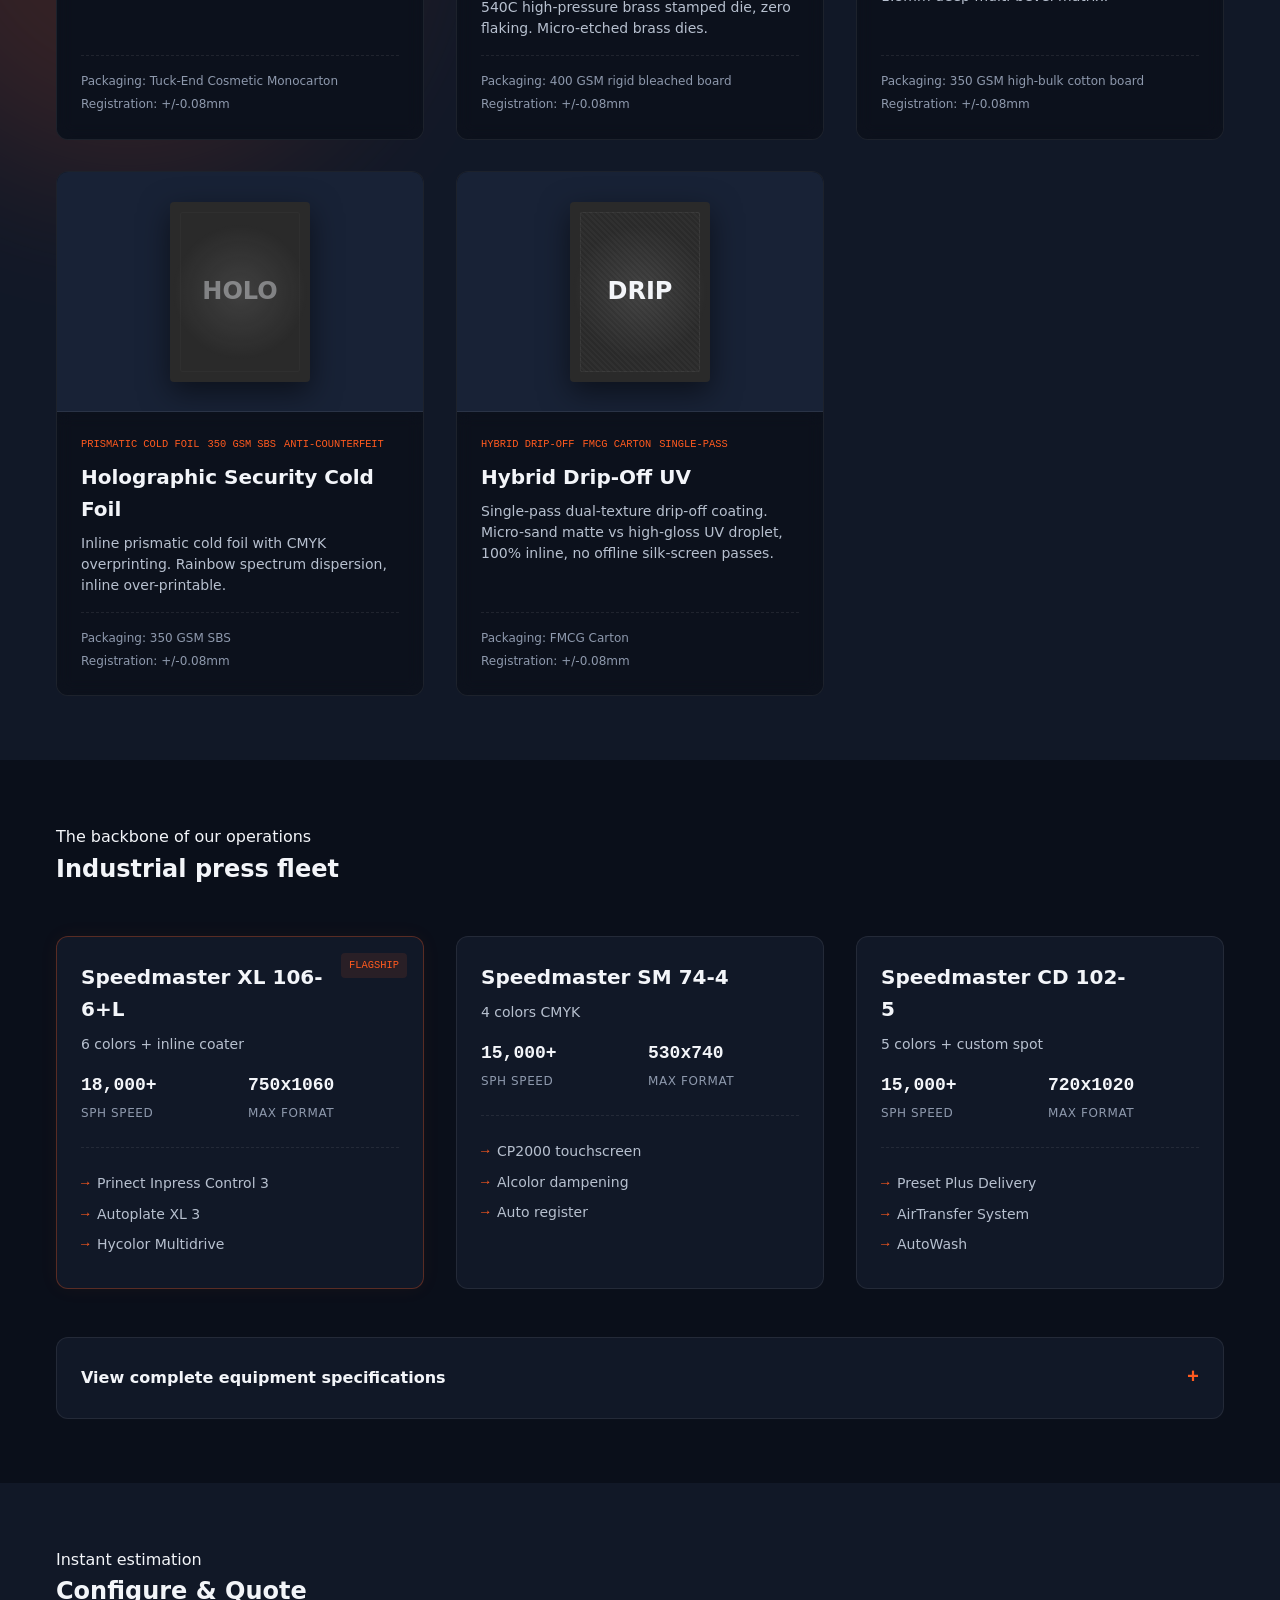
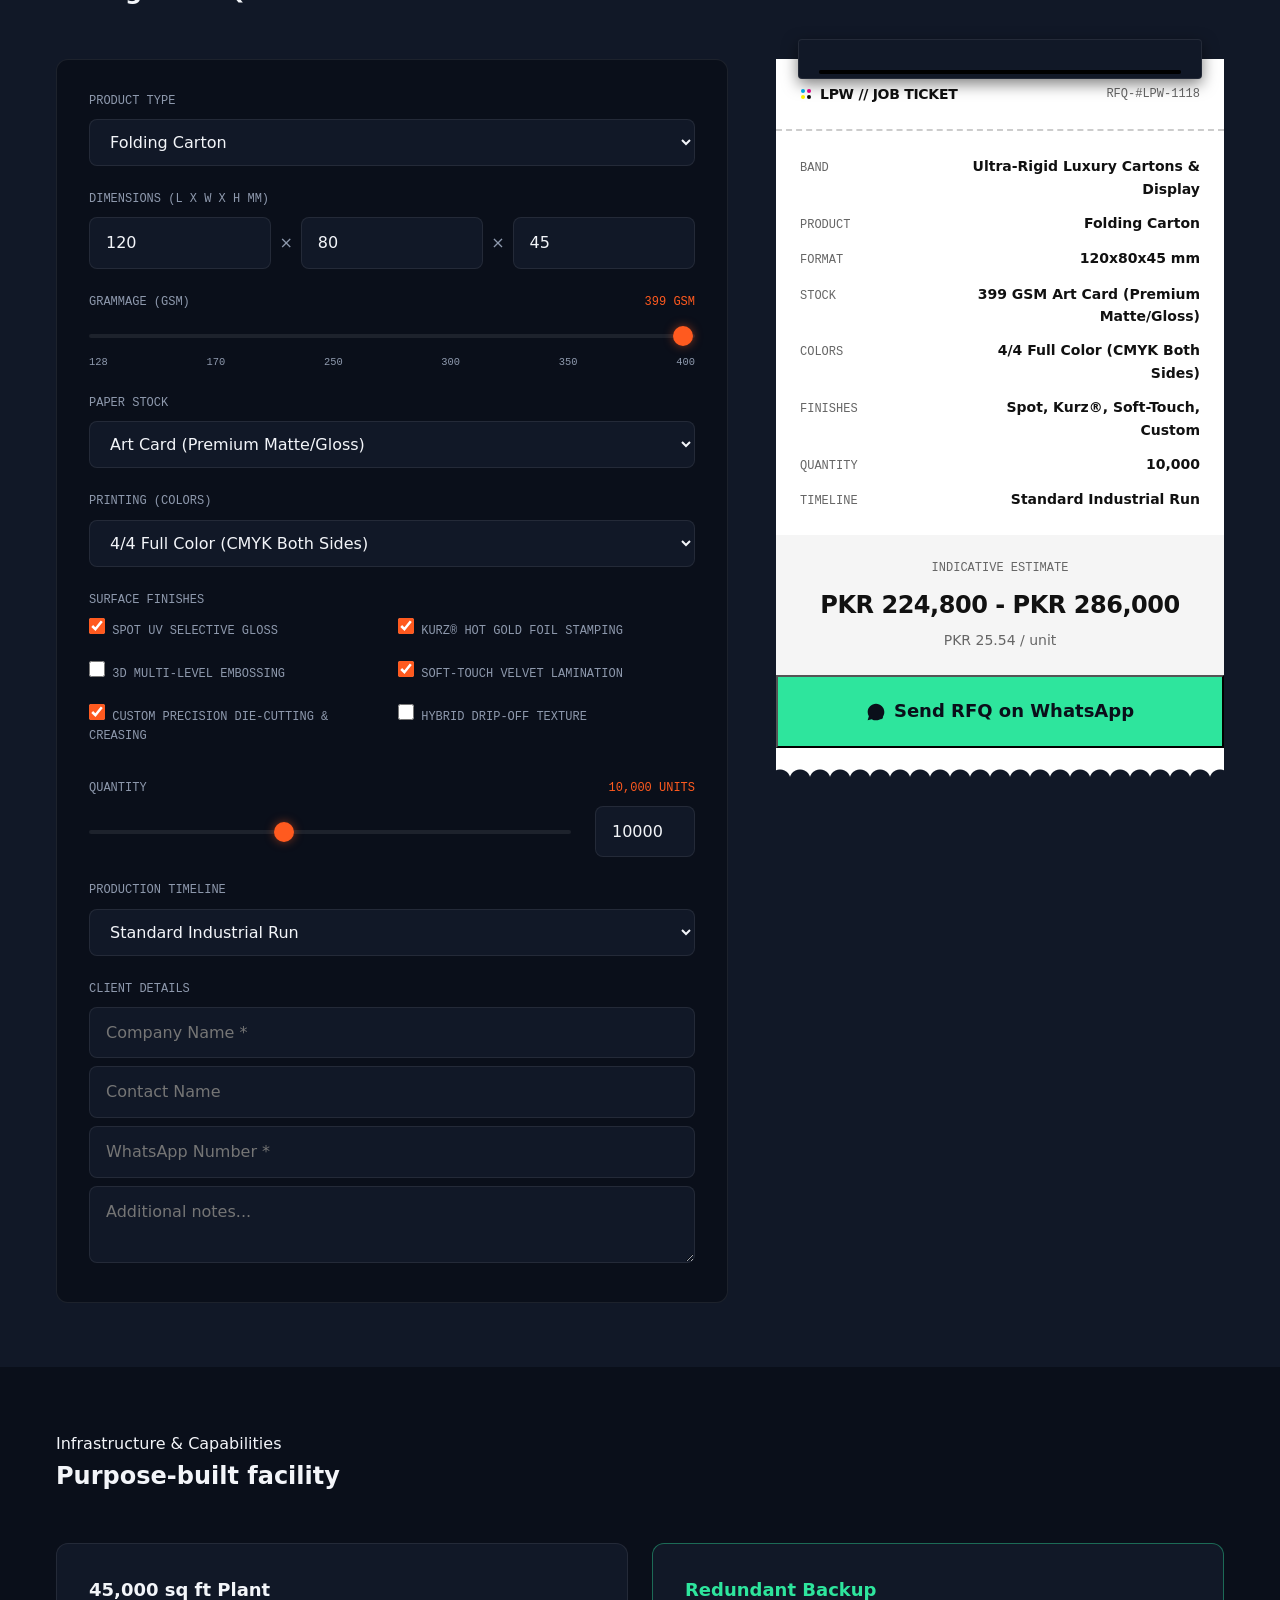
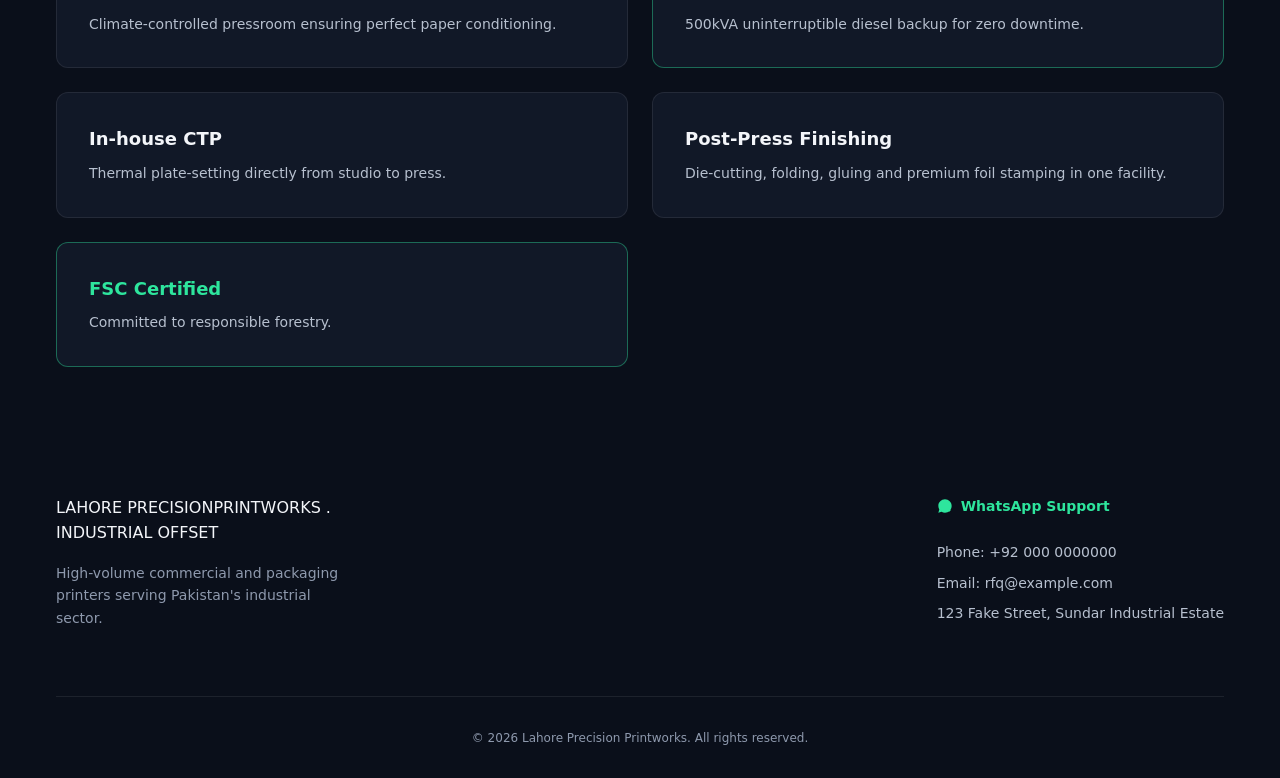
==== commit 02def002: "feat: plant, trust and footer sections" ====
--- a/index.html
+++ b/index.html
@@ -335,9 +335,51 @@
     </section>
 
 
-    <!-- PLANT PLACEHOLDER -->
-    <section id="plant" class="section section--base"></section>
+    <!-- PLANT -->
+    <section id="plant" class="section section--base">
+      <div class="container">
+        <p class="section__eyebrow">Infrastructure & Capabilities</p>
+        <h2 class="section__title">Purpose-built <span class="section__accent">facility</span></h2>
+        <div class="facilities-grid" id="facilities-grid">
+          <!-- Populated by JS -->
+        </div>
+      </div>
+    </section>
+
+    <!-- TRUST -->
+    <section id="trust" class="section section--surface trust-section">
+      <div class="container text-center">
+        <div class="trust-claims" id="trust-claims">
+          <!-- Populated by JS -->
+        </div>
+        <p class="confidentiality-notice">
+          <svg width="20" height="20" viewBox="0 0 24 24" fill="none" stroke="currentColor" stroke-width="2"><rect x="3" y="11" width="18" height="11" rx="2" ry="2"></rect><path d="M7 11V7a5 5 0 0 1 10 0v4"></path></svg>
+          We strictly protect client confidentiality. No client names or structural dielines are shared publicly.
+        </p>
+      </div>
+    </section>
 
   </main>
+
+  <!-- FOOTER -->
+  <footer class="footer">
+    <div class="container">
+      <div class="footer__content">
+        <div class="footer__brand">
+          <div class="logo">
+            <div class="logo-mark"><span class="c"></span><span class="m"></span><span class="y"></span><span class="k"></span></div>
+            <div class="logo-text">LAHORE PRECISION<span class="tagline">PRINTWORKS . INDUSTRIAL OFFSET</span></div>
+          </div>
+          <p class="footer__desc">High-volume commercial and packaging printers serving Pakistan's industrial sector.</p>
+        </div>
+        <div class="footer__contact" id="footer-contact">
+          <!-- Populated by JS -->
+        </div>
+      </div>
+      <div class="footer__bottom">
+        &copy; <span id="year"></span> Lahore Precision Printworks. All rights reserved.
+      </div>
+    </div>
+  </footer>
 </body>
 </html>
--- a/styles.css
+++ b/styles.css
@@ -914,3 +914,109 @@
 
 /* Fix horizontal scroll */
 html, body { overflow-x: hidden; width: 100%; }
+
+/* ==========================================================================
+   PLANT, TRUST, FOOTER
+   ========================================================================== */
+
+.facilities-grid {
+  display: grid;
+  grid-template-columns: 1fr;
+  gap: 1.5rem;
+  margin-top: 3rem;
+}
+@media (min-width: 768px) {
+  .facilities-grid { grid-template-columns: repeat(2, 1fr); }
+}
+
+.facility-card {
+  background: var(--bg-surface);
+  border: 1px solid var(--line);
+  padding: 2rem;
+  border-radius: 0.75rem;
+  transition: border-color 0.3s;
+}
+.facility-card.highlight {
+  border-color: rgba(46, 229, 157, 0.4);
+}
+.facility-title {
+  font-size: 1.125rem;
+  font-weight: 700;
+  margin-bottom: 0.5rem;
+}
+.facility-card.highlight .facility-title { color: var(--wa); }
+.facility-desc {
+  font-size: 0.875rem;
+  color: var(--text-2);
+}
+
+.trust-section {
+  padding: 6rem 0;
+  border-top: 1px solid var(--line);
+  border-bottom: 1px solid var(--line);
+}
+.text-center { text-align: center; }
+.trust-claims {
+  display: flex;
+  justify-content: center;
+  gap: 2rem;
+  margin-bottom: 3rem;
+  flex-wrap: wrap;
+}
+.claim-badge {
+  display: flex;
+  align-items: center;
+  gap: 0.5rem;
+  padding: 0.5rem 1rem;
+  background: rgba(255,255,255,0.05);
+  border-radius: 999px;
+  font-family: var(--font-mono);
+  font-size: 0.75rem;
+  color: var(--text);
+  border: 1px solid var(--line);
+}
+.confidentiality-notice {
+  display: inline-flex;
+  align-items: center;
+  gap: 0.5rem;
+  color: var(--text-muted);
+  font-size: 0.875rem;
+  background: rgba(0,0,0,0.2);
+  padding: 1rem 1.5rem;
+  border-radius: 0.5rem;
+}
+
+.footer {
+  background: var(--bg-base);
+  padding: 4rem 0 2rem;
+}
+.footer__content {
+  display: flex;
+  flex-direction: column;
+  gap: 3rem;
+  margin-bottom: 4rem;
+}
+@media (min-width: 768px) {
+  .footer__content { flex-direction: row; justify-content: space-between; }
+}
+.footer__brand { max-width: 300px; }
+.footer__desc { font-size: 0.875rem; color: var(--text-muted); margin-top: 1rem; }
+
+.footer__contact a {
+  display: block;
+  color: var(--text-2);
+  text-decoration: none;
+  margin-bottom: 0.5rem;
+  font-size: 0.875rem;
+  transition: color 0.2s;
+}
+.footer__contact a:hover { color: var(--text); }
+.footer__contact .wa-link { color: var(--wa); font-weight: 600; margin-bottom: 1.5rem; display: inline-flex; align-items: center; gap: 0.5rem;}
+
+.footer__bottom {
+  text-align: center;
+  font-size: 0.75rem;
+  color: var(--text-muted);
+  border-top: 1px solid var(--line);
+  padding-top: 2rem;
+}
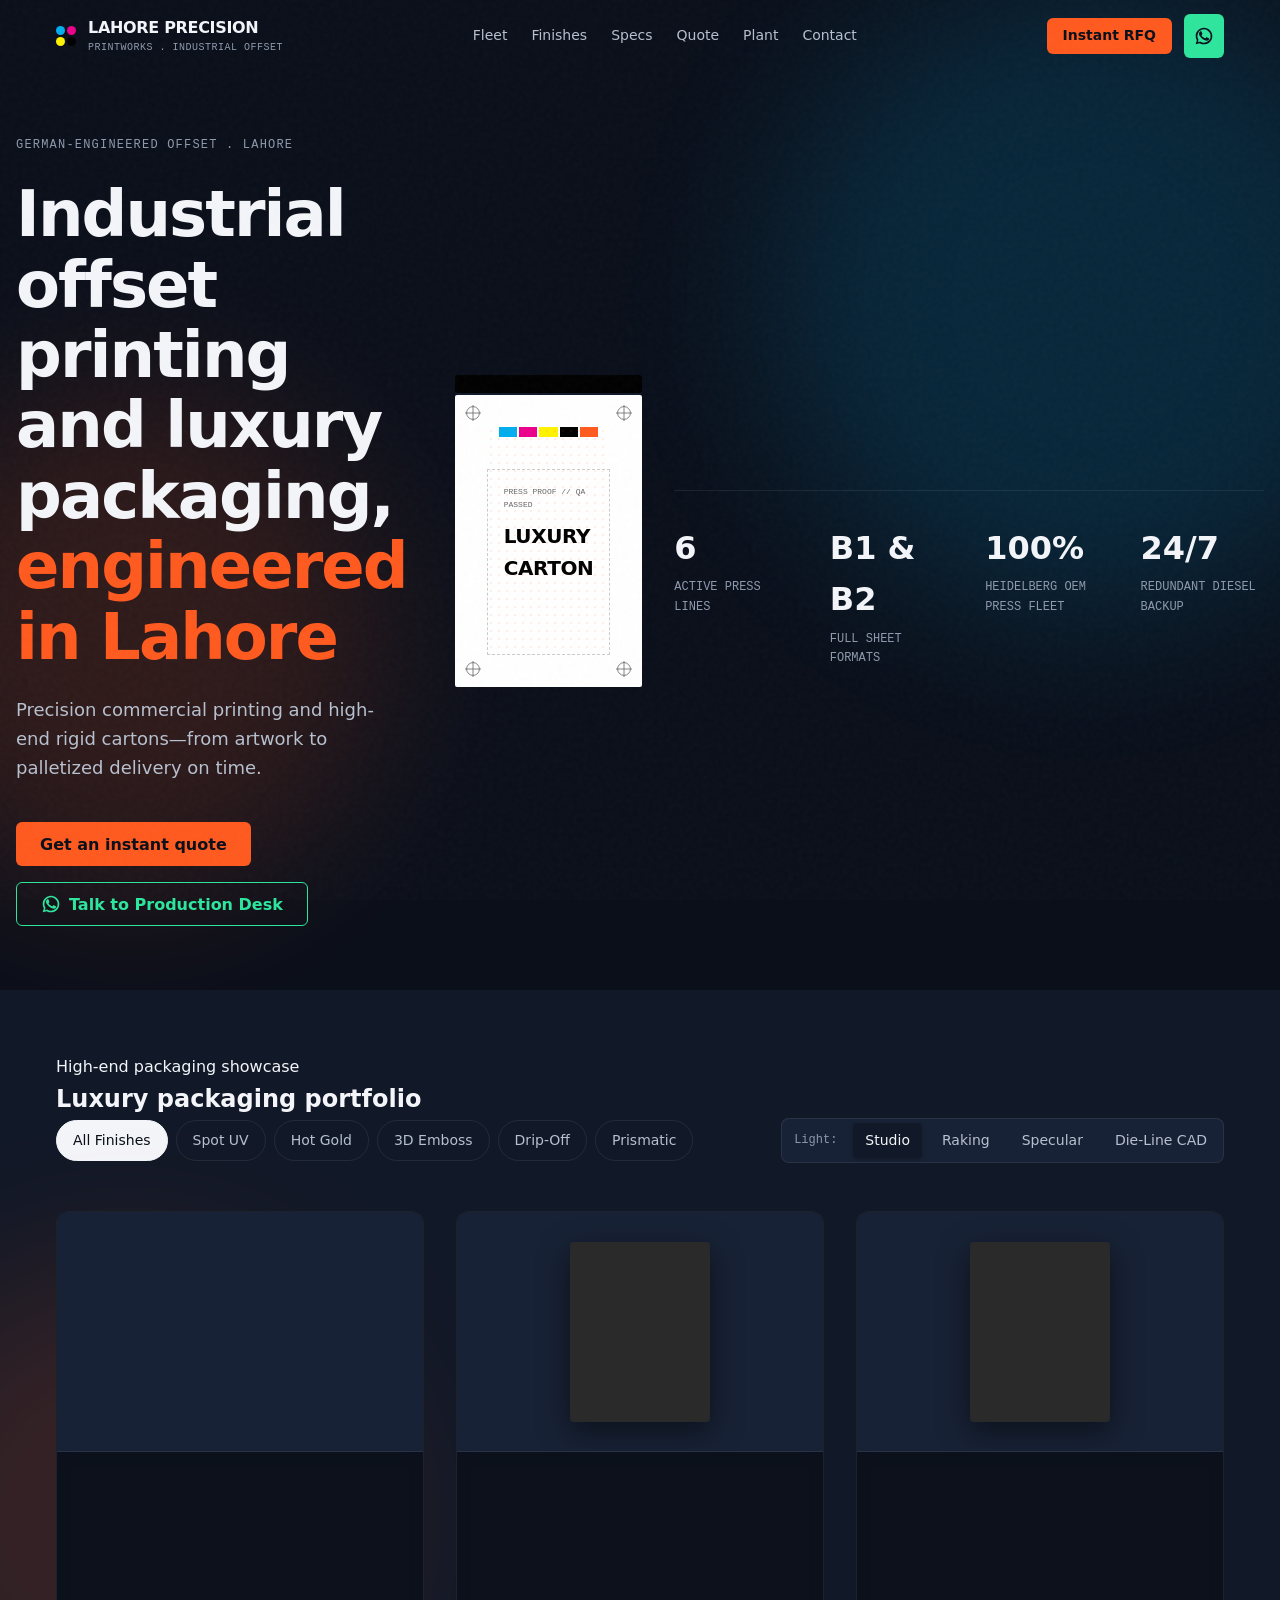
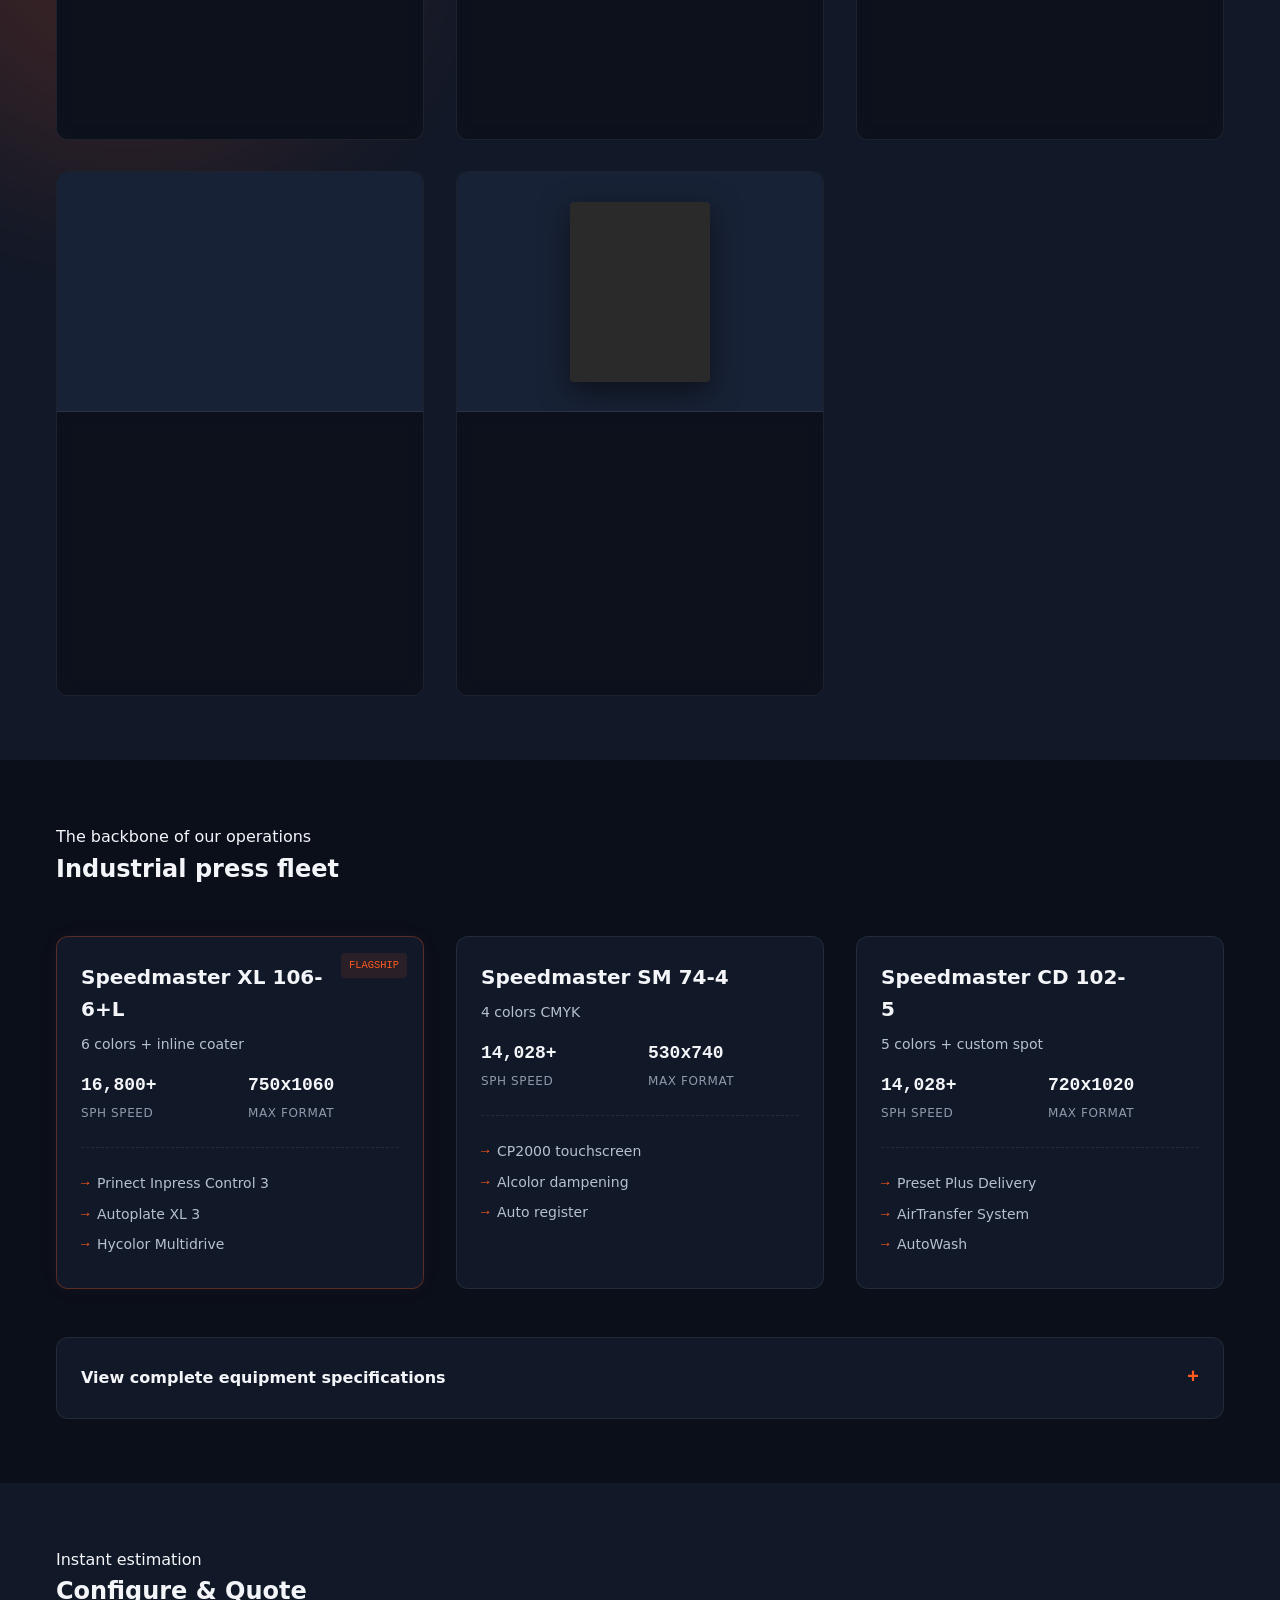
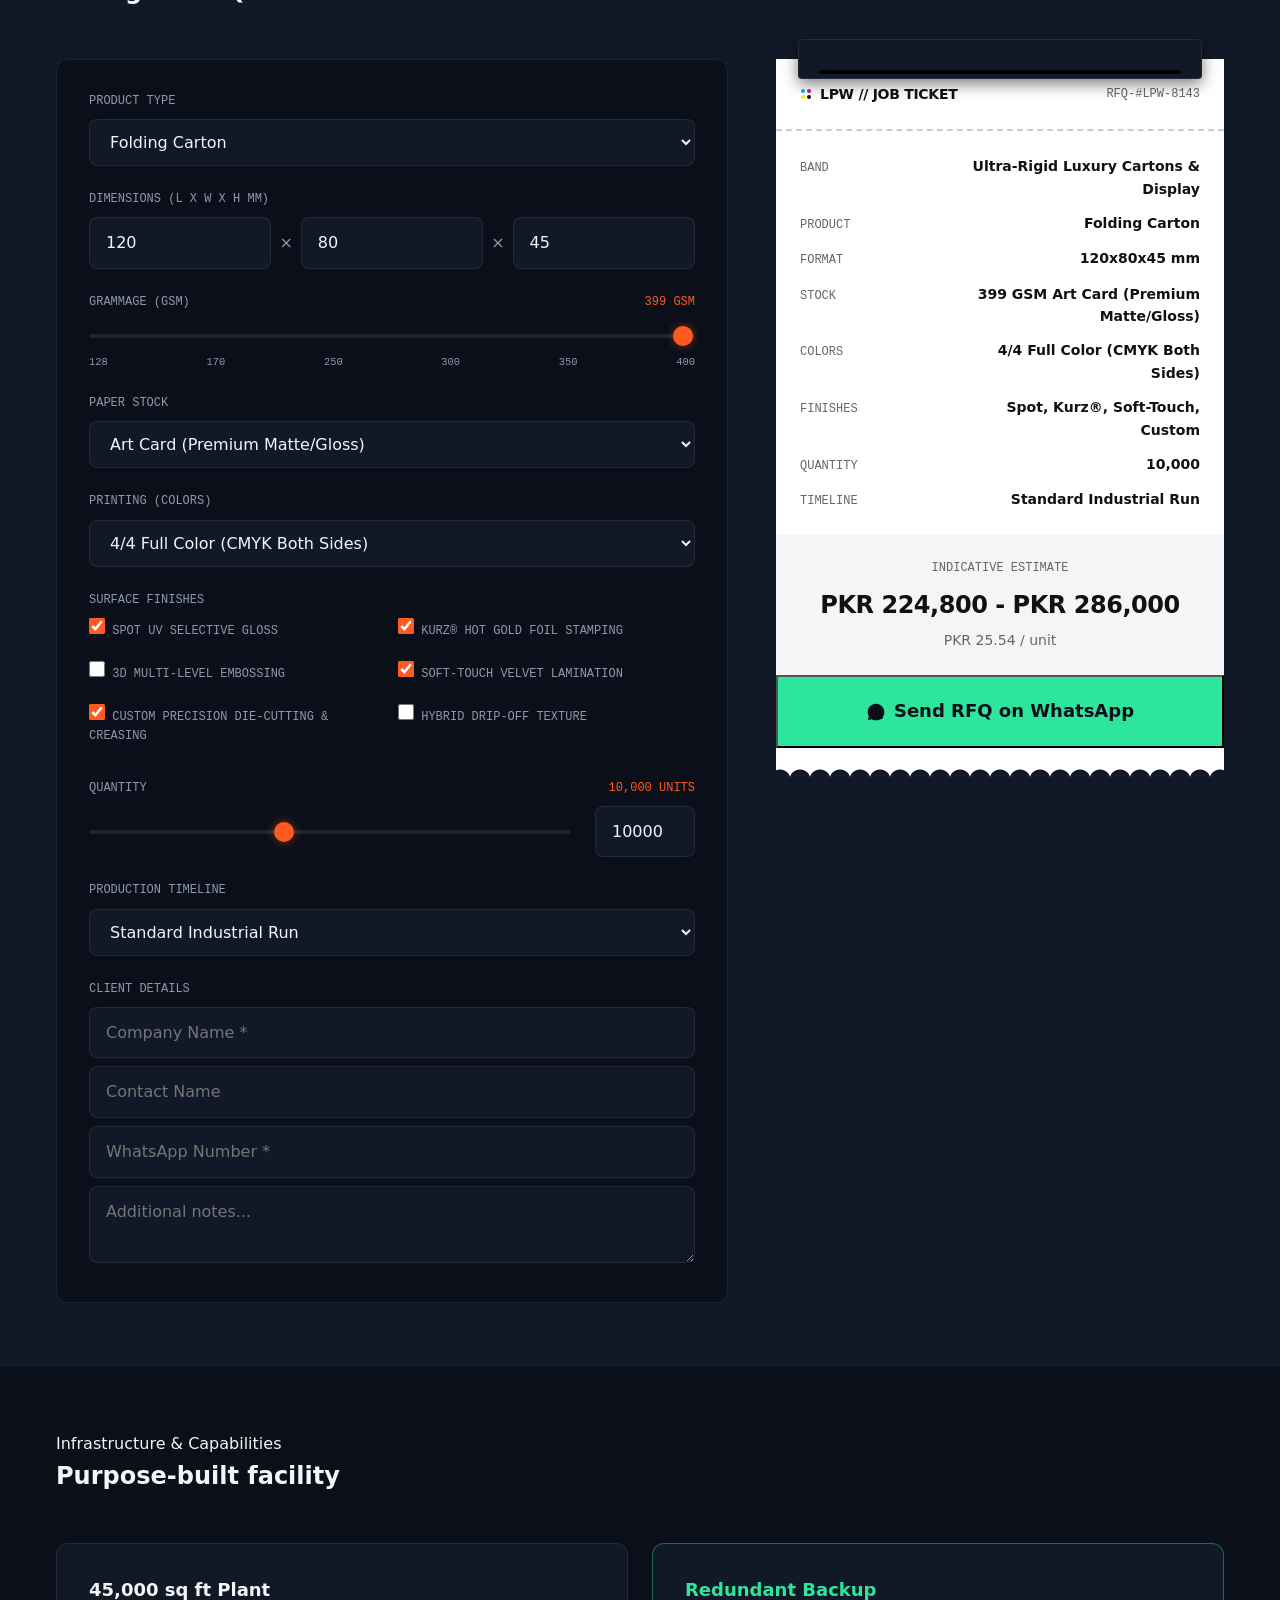
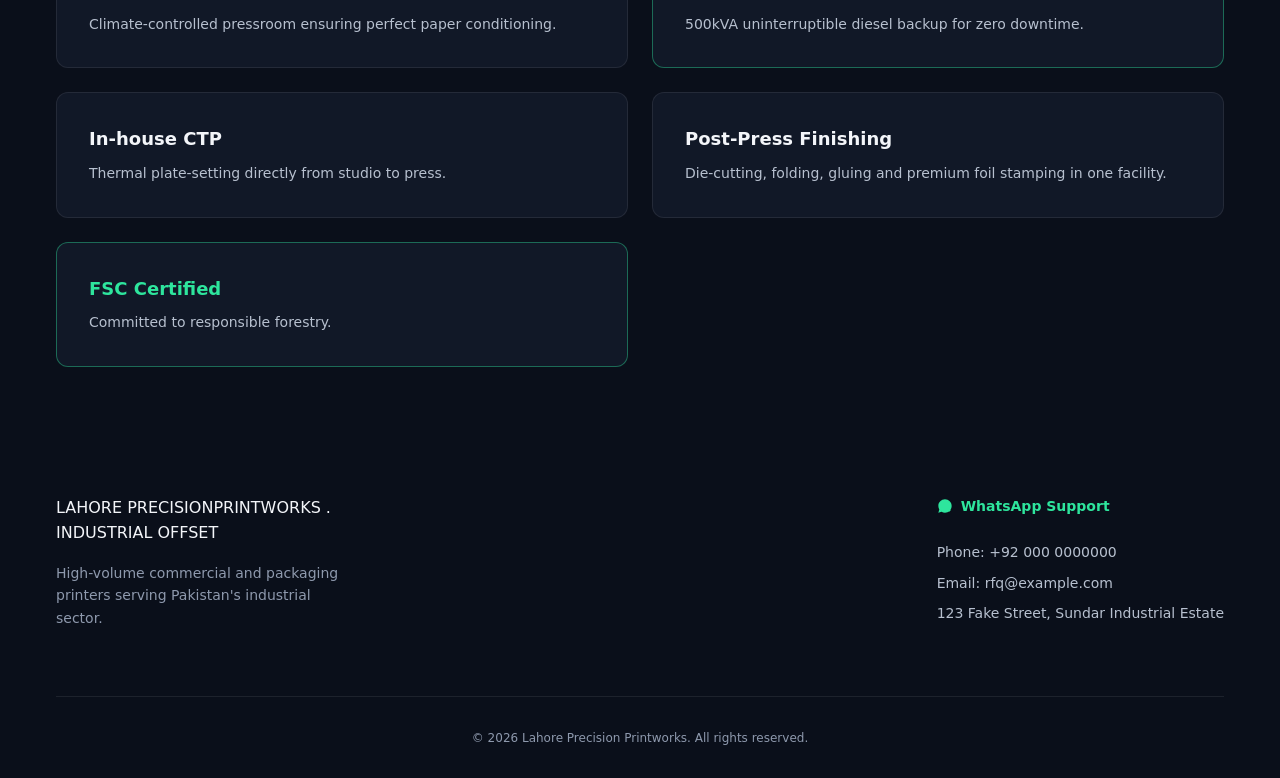
==== commit 1dc17fd6: "fix: refactor printer animations to use transform translate instead of layout/mask properties" ====
--- a/index.html
+++ b/index.html
@@ -294,36 +294,38 @@
 
           <!-- Sticky Job Ticket -->
           <div class="quote-ticket-wrap">
-            <div class="job-ticket" id="job-ticket">
-              <div class="ticket-header">
-                <div class="ticket-logo">
-                  <svg width="12" height="12" viewBox="0 0 24 24"><circle cx="6" cy="6" r="4" fill="var(--cyan)"/><circle cx="18" cy="6" r="4" fill="var(--magenta)"/><circle cx="6" cy="18" r="4" fill="var(--yellow)"/><circle cx="18" cy="18" r="4" fill="#111"/></svg>
-                  <span>LPW // JOB TICKET</span>
-                </div>
-                <div class="ticket-id" id="ticket-id">RFQ-0000</div>
-              </div>
-              
-              <div class="ticket-body" id="ticket-body">
-                <div class="ticket-row"><span class="t-lbl">Band</span><span class="t-val" id="sum-band">Loading...</span></div>
-                <div class="ticket-row"><span class="t-lbl">Product</span><span class="t-val" id="sum-product">Folding Carton</span></div>
-                <div class="ticket-row"><span class="t-lbl">Format</span><span class="t-val" id="sum-dims">120x80x45 mm</span></div>
-                <div class="ticket-row"><span class="t-lbl">Stock</span><span class="t-val" id="sum-stock">399 GSM Art Card</span></div>
-                <div class="ticket-row"><span class="t-lbl">Colors</span><span class="t-val" id="sum-colors">4/4 Full Color</span></div>
-                <div class="ticket-row"><span class="t-lbl">Finishes</span><span class="t-val" id="sum-finishes">None</span></div>
-                <div class="ticket-row"><span class="t-lbl">Quantity</span><span class="t-val" id="sum-qty">10,000</span></div>
-                <div class="ticket-row"><span class="t-lbl">Timeline</span><span class="t-val" id="sum-timeline">Standard</span></div>
-              </div>
-
-              <div class="ticket-total">
-                <div class="est-label">INDICATIVE ESTIMATE</div>
-                <div class="est-range" id="sum-range">PKR 0 - PKR 0</div>
-                <div class="est-unit" id="sum-unit">PKR 0.00 / unit</div>
-              </div>
-
-              <button class="btn btn--wa ticket-btn" id="btn-send-wa">
-                <svg width="20" height="20" viewBox="0 0 24 24" fill="currentColor"><path d="M12 2C6.477 2 2 6.477 2 12c0 1.89.525 3.66 1.438 5.168L2 22l4.832-1.438A9.96 9.96 0 0012 22c5.523 0 10-4.477 10-10S17.523 2 12 2zm5.077 14.561c-.198.297-.767.966-.94 1.164-.173.199-.347.223-.644.075-.297-.15-1.255-.463-2.39-1.475-.883-.788-1.48-1.761-1.653-2.059-.173-.297-.018-.458.13-.606.134-.133.298-.347.446-.52.149-.174.198-.298.298-.497.099-.198.05-.371-.025-.52-.075-.149-.669-1.612-.916-2.207-.242-.579-.487-.5-.669-.51l-.57-.01c-.198 0-.52.074-.792.372-.272.297-1.04 1.016-1.04 2.479 0 1.462 1.065 2.875 1.213 3.074.149.198 2.096 3.2 5.077 4.487.709.306 1.262.489 1.694.625.712.227 1.36.195 1.871.118.571-.085 1.758-.719 2.006-1.413.248-.694.248-1.289.173-1.413-.074-.124-.272-.198-.57-.347z"/></svg>
-                Send RFQ on WhatsApp
-              </button>
+            <div class="job-ticket-wrapper">
+              <div class="job-ticket" id="job-ticket">
+                <div class="ticket-header">
+                  <div class="ticket-logo">
+                    <svg width="12" height="12" viewBox="0 0 24 24"><circle cx="6" cy="6" r="4" fill="var(--cyan)"/><circle cx="18" cy="6" r="4" fill="var(--magenta)"/><circle cx="6" cy="18" r="4" fill="var(--yellow)"/><circle cx="18" cy="18" r="4" fill="#111"/></svg>
+                    <span>LPW // JOB TICKET</span>
+                  </div>
+                  <div class="ticket-id" id="ticket-id">RFQ-0000</div>
+                </div>
+                
+                <div class="ticket-body" id="ticket-body">
+                  <div class="ticket-row"><span class="t-lbl">Band</span><span class="t-val" id="sum-band">Loading...</span></div>
+                  <div class="ticket-row"><span class="t-lbl">Product</span><span class="t-val" id="sum-product">Folding Carton</span></div>
+                  <div class="ticket-row"><span class="t-lbl">Format</span><span class="t-val" id="sum-dims">120x80x45 mm</span></div>
+                  <div class="ticket-row"><span class="t-lbl">Stock</span><span class="t-val" id="sum-stock">399 GSM Art Card</span></div>
+                  <div class="ticket-row"><span class="t-lbl">Colors</span><span class="t-val" id="sum-colors">4/4 Full Color</span></div>
+                  <div class="ticket-row"><span class="t-lbl">Finishes</span><span class="t-val" id="sum-finishes">None</span></div>
+                  <div class="ticket-row"><span class="t-lbl">Quantity</span><span class="t-val" id="sum-qty">10,000</span></div>
+                  <div class="ticket-row"><span class="t-lbl">Timeline</span><span class="t-val" id="sum-timeline">Standard</span></div>
+                </div>
+
+                <div class="ticket-total">
+                  <div class="est-label">INDICATIVE ESTIMATE</div>
+                  <div class="est-range" id="sum-range">PKR 0 - PKR 0</div>
+                  <div class="est-unit" id="sum-unit">PKR 0.00 / unit</div>
+                </div>
+
+                <button class="btn btn--wa ticket-btn" id="btn-send-wa">
+                  <svg width="20" height="20" viewBox="0 0 24 24" fill="currentColor"><path d="M12 2C6.477 2 2 6.477 2 12c0 1.89.525 3.66 1.438 5.168L2 22l4.832-1.438A9.96 9.96 0 0012 22c5.523 0 10-4.477 10-10S17.523 2 12 2zm5.077 14.561c-.198.297-.767.966-.94 1.164-.173.199-.347.223-.644.075-.297-.15-1.255-.463-2.39-1.475-.883-.788-1.48-1.761-1.653-2.059-.173-.297-.018-.458.13-.606.134-.133.298-.347.446-.52.149-.174.198-.298.298-.497.099-.198.05-.371-.025-.52-.075-.149-.669-1.612-.916-2.207-.242-.579-.487-.5-.669-.51l-.57-.01c-.198 0-.52.074-.792.372-.272.297-1.04 1.016-1.04 2.479 0 1.462 1.065 2.875 1.213 3.074.149.198 2.096 3.2 5.077 4.487.709.306 1.262.489 1.694.625.712.227 1.36.195 1.871.118.571-.085 1.758-.719 2.006-1.413.248-.694.248-1.289.173-1.413-.074-.124-.272-.198-.57-.347z"/></svg>
+                  Send RFQ on WhatsApp
+                </button>
+              </div>
             </div>
             
             <div class="ticket-printer-anim" id="printer-anim">
--- a/styles.css
+++ b/styles.css
@@ -138,7 +138,7 @@
   border-bottom: 2px solid var(--bg-surface); position: relative; z-index: 2;
 }
 .press-machine-paper {
-  position: relative; top: -10px; z-index: 1; overflow: hidden;
+  position: relative; z-index: 1; overflow: hidden;
 }
 .printed-sheet {
   background: #fff; color: #000; padding: 2rem; border-radius: 2px; box-shadow: 0 20px 40px rgba(0,0,0,0.5);
@@ -165,12 +165,17 @@
 .stat-lbl { font-family: var(--font-mono); font-size: 0.75rem; color: var(--text-muted); text-transform: uppercase; }
 
 /* Responsive */
-@media (min-width: 1100px) {
+@media (min-width: 768px) {
+  .hero__stats { grid-template-columns: repeat(4, 1fr); margin-top: 5rem; }
+  .hero__visual { display: flex; margin: 3rem auto 0; width: 100%; max-width: 400px; }
+}
+
+@media (min-width: 992px) {
   .hamburger { display: none; }
   .header__nav { display: flex; }
-  .hero__grid { grid-template-columns: 1fr 1fr; }
-  .hero__visual { display: flex; }
-  .hero__stats { grid-template-columns: repeat(4, 1fr); margin-top: 6rem; }
+  .hero__grid { grid-template-columns: 1fr 1fr; gap: 3rem; }
+  .hero__visual { margin: 0; max-width: none; justify-content: flex-end; }
+  .hero__stats { margin-top: 6rem; }
 }
 
 @media (prefers-reduced-motion: reduce) {
@@ -806,6 +811,12 @@
 .quote-ticket-wrap {
   position: sticky;
   top: 120px;
+}
+
+.job-ticket-wrapper {
+  overflow: hidden;
+  margin: 0 -40px -40px;
+  padding: 0 40px 40px;
 }
 
 .job-ticket {
